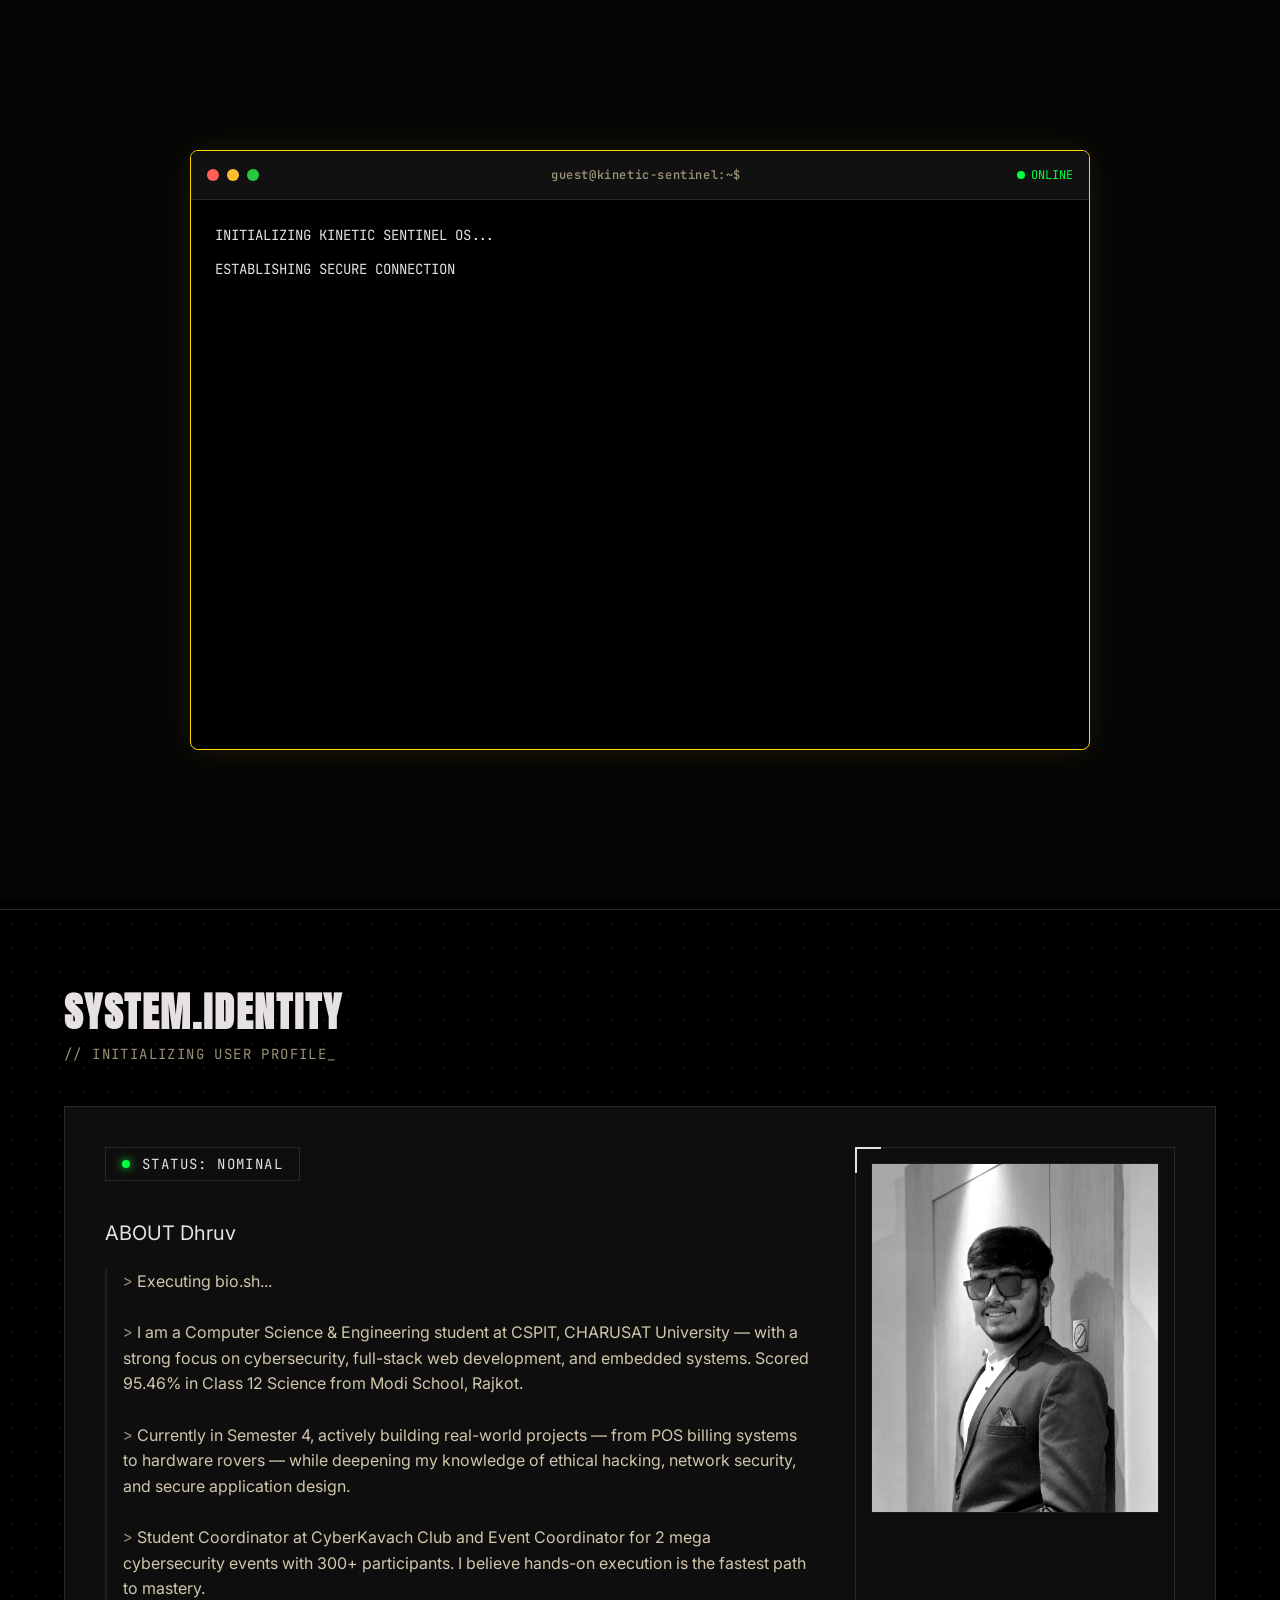
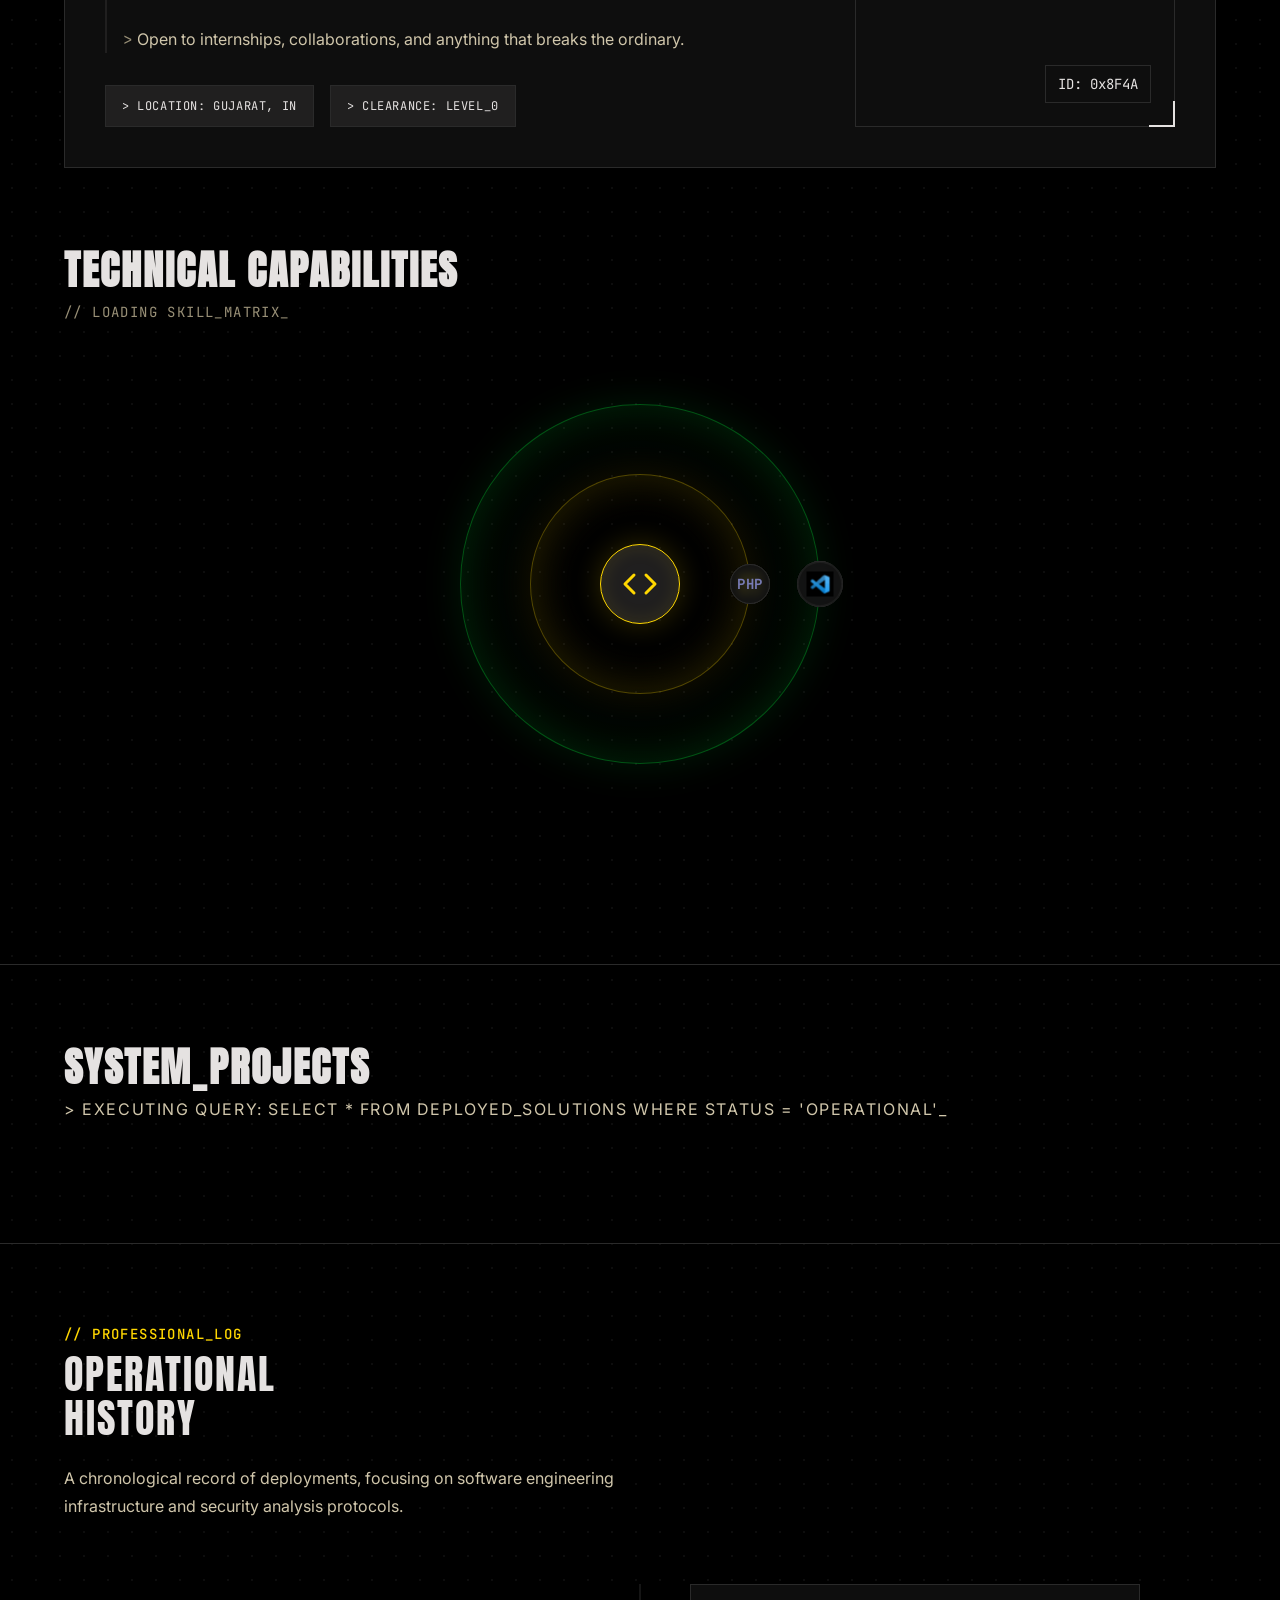
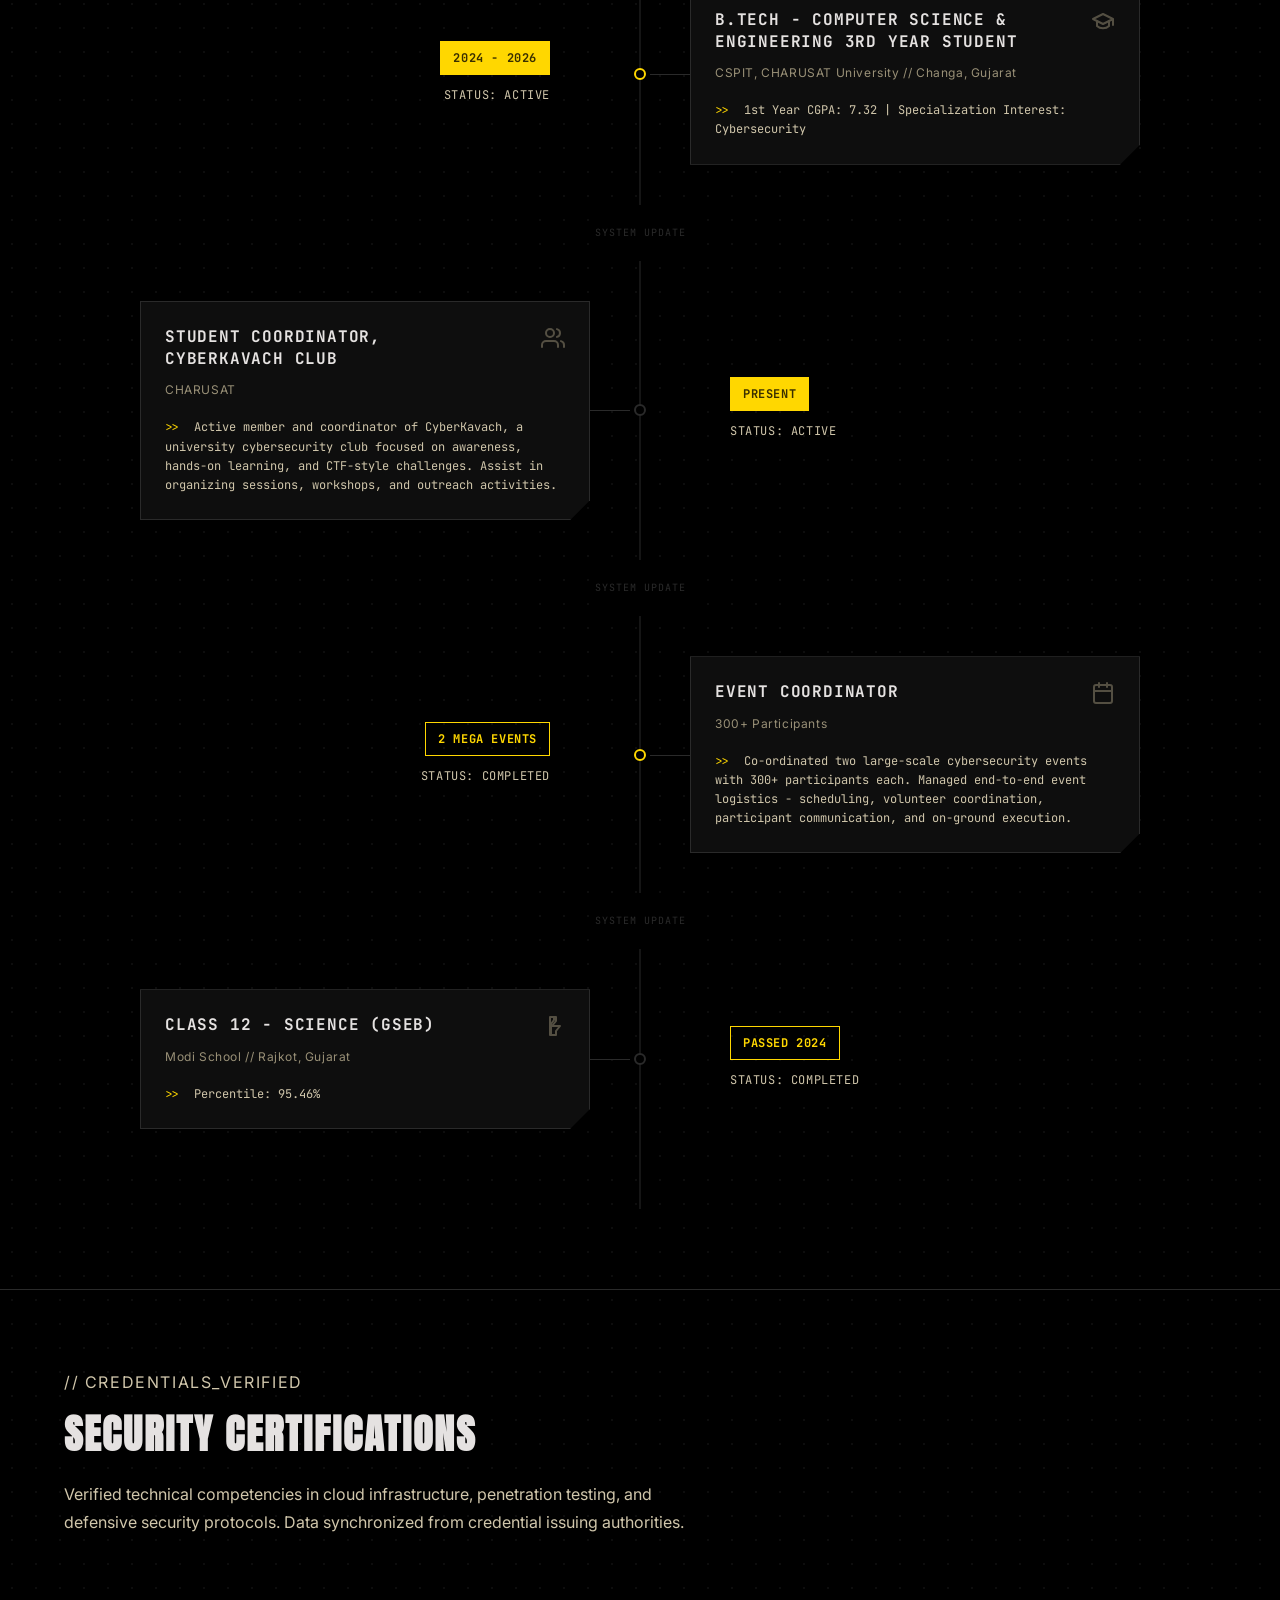
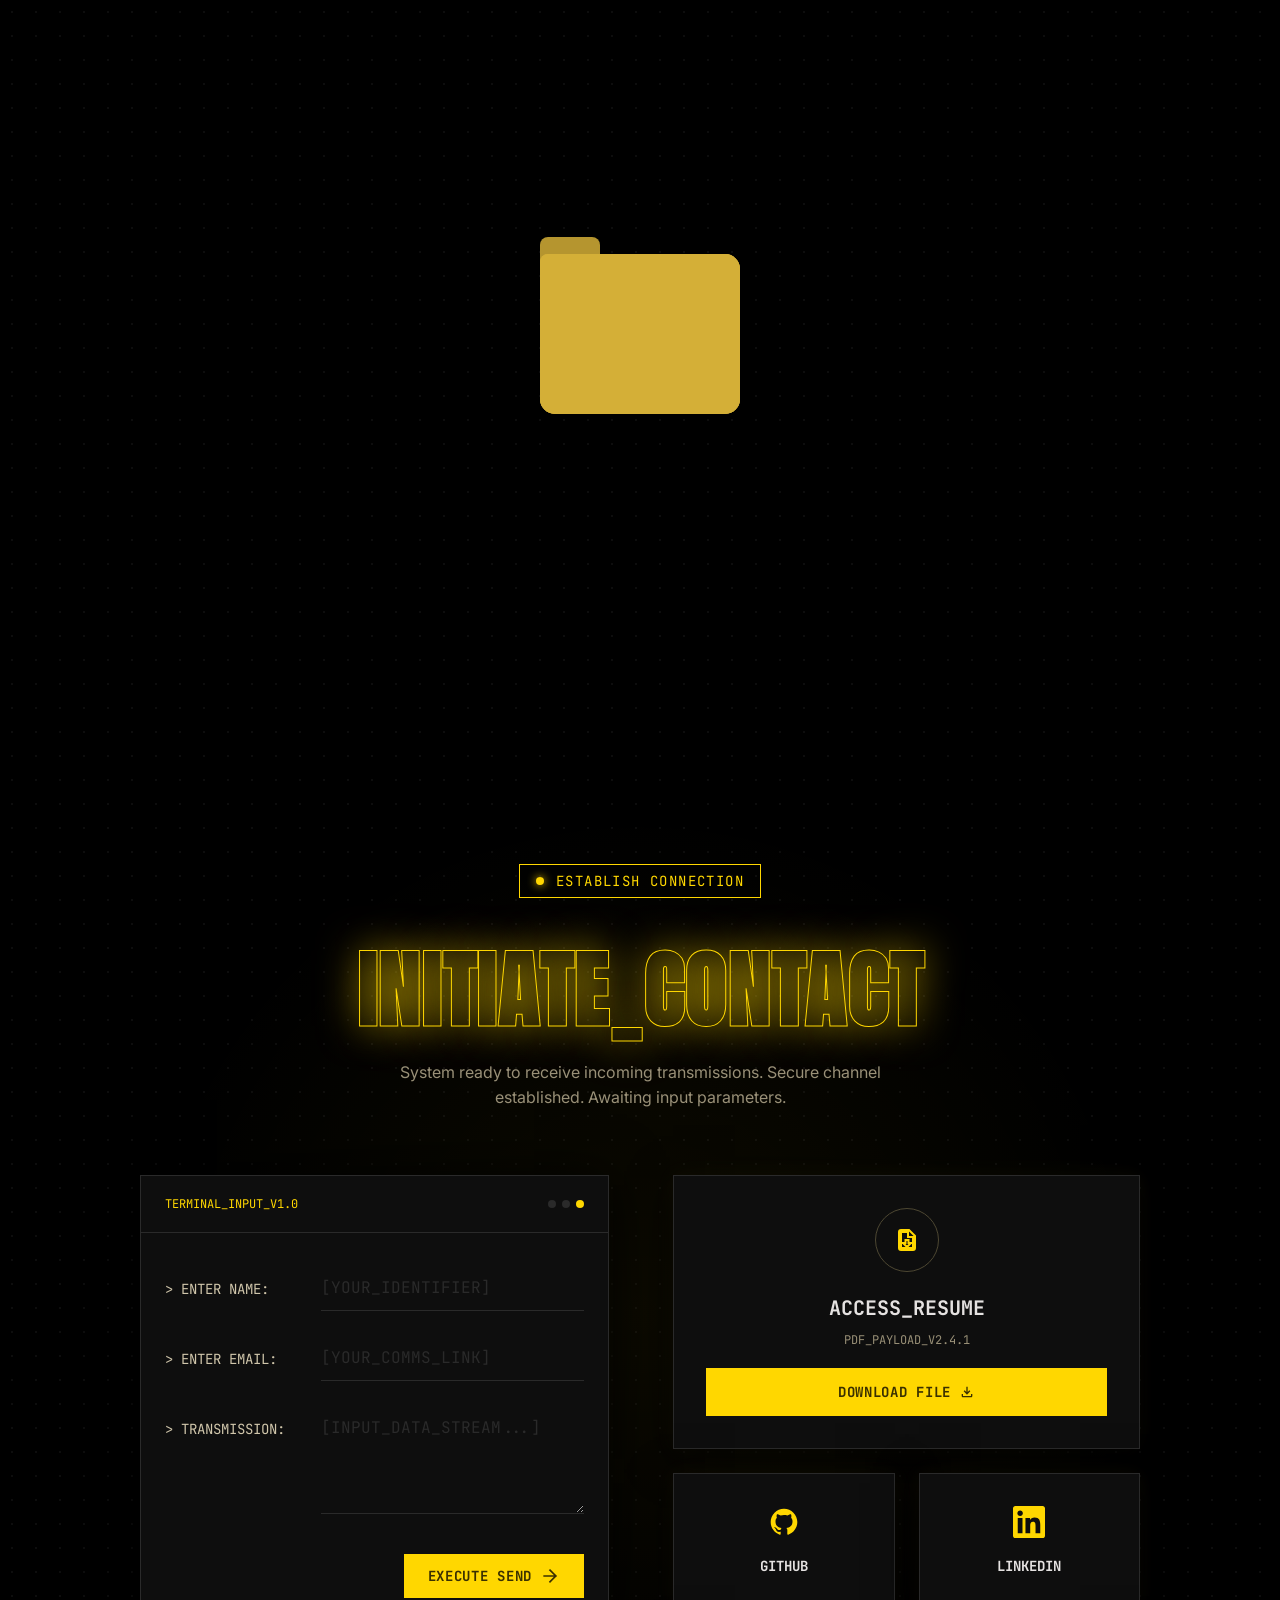
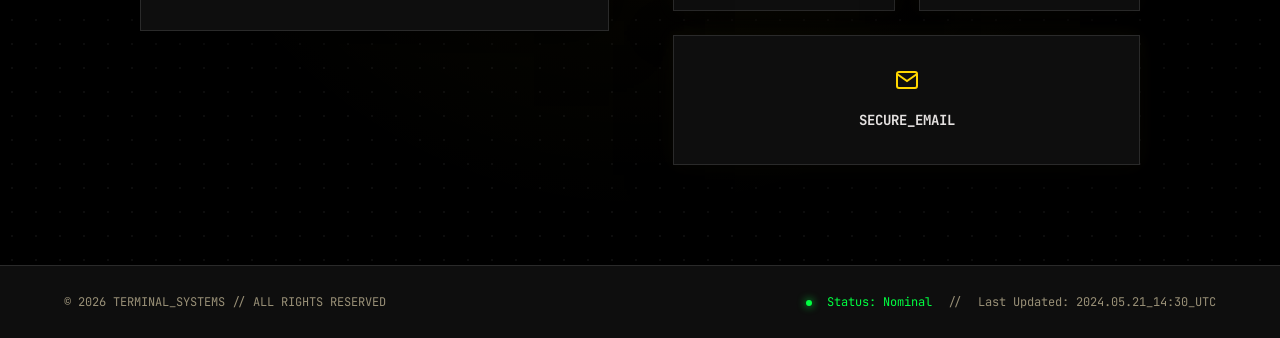
==== index.html @ 415835df "Update terminal intro sequence, update admin panel, and add professional README" ====
<!DOCTYPE html>
<html lang="en">
<head>
    <meta charset="UTF-8">
    <meta name="viewport" content="width=device-width, initial-scale=1.0">
    <meta name="description" content="Dhruv Khirsariya - CS Student & Security Researcher Portfolio">
    <title>Dhruv Khirsariya | Kinetic Sentinel Portfolio</title>
    <link rel="preconnect" href="https://fonts.googleapis.com">
    <link rel="preconnect" href="https://fonts.gstatic.com" crossorigin>
    <link href="https://fonts.googleapis.com/css2?family=Anton&family=Inter:wght@400;700&family=JetBrains+Mono:wght@500;700&display=swap" rel="stylesheet">
    <link rel="stylesheet" href="styles.css?v=4">
    <link rel="stylesheet" href="folder.css?v=7">
    <script src="https://cdnjs.cloudflare.com/ajax/libs/three.js/r128/three.min.js"></script>
    <script src="certificates-data.js?v=2"></script>
    <script src="script.js?v=6"></script>
</head>
<body>
    <!-- Terminal Intro Overlay -->
    <div id="terminal-intro-overlay">
        <div class="terminal-window">
            <div class="terminal-header">
                <div class="terminal-dots">
                    <span class="dot red"></span>
                    <span class="dot yellow"></span>
                    <span class="dot green"></span>
                </div>
                <div class="terminal-title">guest@kinetic-sentinel:~$</div>
                <div class="terminal-status"><span class="status-dot-blink"></span> ONLINE</div>
            </div>
            <div class="terminal-body" id="terminal-output">
                <!-- Dynamic text will be injected here -->
            </div>
        </div>
    </div>

    <div id="liquid-ether-bg"></div>
    <div id="pixel-snow-bg"></div>
    
    <!-- Navigation -->
    <nav class="navbar">
        <div class="nav-brand">
            <svg width="24" height="24" viewBox="0 0 24 24" fill="none" xmlns="http://www.w3.org/2000/svg">
                <path d="M4 4H20V20H4V4Z" stroke="white" stroke-width="2"/>
                <path d="M8 8H16V16H8V8Z" fill="white"/>
            </svg>
            <span class="brand-text">DHRUV'S PORTFOLIO</span>
        </div>
        <div class="nav-links">
            <a href="#home" class="active">HOME</a>
            <a href="#about">ABOUT</a>
            <a href="#skills">SKILLS</a>
            <a href="#projects">PROJECTS</a>
            <a href="#experience">EXPERIENCE</a>
            <a href="#contact">CONTACT</a>
        </div>
        <a href="Dhruv_Khirsariya-Resume.pdf" target="_blank" class="btn-primary nav-resume">RESUME <svg width="16" height="16" viewBox="0 0 24 24" fill="none" xmlns="http://www.w3.org/2000/svg"><path d="M12 16L7 11L8.4 9.55L11 12.15V4H13V12.15L15.6 9.55L17 11L12 16ZM6 20C5.45 20 4.97917 19.8042 4.5875 19.4125C4.19583 19.0208 4 18.55 4 18V15H6V18H18V15H20V18C20 18.55 19.8042 19.0208 19.4125 19.4125C19.0208 19.8042 18.55 20 18 20H6Z" fill="#3a3000"/></svg></a>
    </nav>

    <main>
        <!-- Home / Hero Section -->
        <section id="home" class="hero-section">
            <div class="status-indicator">
                <span class="status-dot"></span>
                <span class="status-text">STATUS: SYSTEM<br>ONLINE</span>
            </div>
            
            <div class="hero-content">
                <h2 class="hero-name">DHRUV KHIRSARIYA</h2>
                <h1 class="hero-title">// CS STUDENT &<br>SECURITY RESEARCHER</h1>
                
                <p class="hero-description">
                    Building secure systems and real-world solutions through code. Passionate about ethical hacking, network security, and full-stack development.
                </p>
                
                <div class="hero-actions">
                    <a href="#projects" class="btn-primary hero-btn">
                        VIEW PROJECTS 
                        <svg width="24" height="24" viewBox="0 0 24 24" fill="none" xmlns="http://www.w3.org/2000/svg"><path d="M5 12H19M19 12L12 5M19 12L12 19" stroke="#3a3000" stroke-width="2" stroke-linecap="square" stroke-linejoin="miter"/></svg>
                    </a>
                    <a href="Dhruv_Khirsariya-Resume.pdf" target="_blank" class="btn-ghost hero-btn">
                        DOWNLOAD RESUME 
                        <svg width="24" height="24" viewBox="0 0 24 24" fill="none" xmlns="http://www.w3.org/2000/svg"><path d="M14 2H6C4.9 2 4 2.9 4 4V20C4 21.1 4.9 22 6 22H18C19.1 22 20 21.1 20 20V8L14 2ZM18 20H6V4H13V9H18V20ZM12 19L8 15H10.5V12H13.5V15H16L12 19Z" fill="#e5e2e1"/></svg>
                    </a>
                </div>
            </div>

            <div class="scroll-prompt">
                <span class="scroll-text">SCROLL TO DECRYPT</span>
                <svg width="24" height="24" viewBox="0 0 24 24" fill="none" xmlns="http://www.w3.org/2000/svg"><path d="M7.41 8.59L12 13.17L16.59 8.59L18 10L12 16L6 10L7.41 8.59Z" fill="#888"/></svg>
            </div>
        </section>

        <!-- About & Skills Section -->
        <section id="about" class="about-section">
            <div class="section-header">
                <h2 class="section-title">SYSTEM.IDENTITY</h2>
                <p class="section-subtitle">// INITIALIZING USER PROFILE_</p>
            </div>

            <div class="about-container">
                <div class="about-content">
                    <div class="status-indicator nominal">
                        <span class="status-dot"></span>
                        <span class="status-text">STATUS: NOMINAL</span>
                    </div>
                    
                    <h3 class="about-heading">ABOUT Dhruv</h3>
                    
                    <div class="terminal-text">
                        <p><span class="prompt">&gt;</span> Executing bio.sh...</p>
                        <br>
                        <p><span class="prompt">&gt;</span> I am a Computer Science & Engineering student at CSPIT, CHARUSAT University — with a strong focus on cybersecurity, full-stack web development, and embedded systems. Scored 95.46% in Class 12 Science from Modi School, Rajkot.</p>
                        <br>
                        <p><span class="prompt">&gt;</span> Currently in Semester 4, actively building real-world projects — from POS billing systems to hardware rovers — while deepening my knowledge of ethical hacking, network security, and secure application design.</p>
                        <br>
                        <p><span class="prompt">&gt;</span> Student Coordinator at CyberKavach Club and Event Coordinator for 2 mega cybersecurity events with 300+ participants. I believe hands-on execution is the fastest path to mastery.</p>
                        <br>
                        <p><span class="prompt">&gt;</span> Open to internships, collaborations, and anything that breaks the ordinary.</p>
                    </div>

                    <div class="about-tags">
                        <span class="tag">&gt; LOCATION: GUJARAT, IN</span>
                        <span class="tag">&gt; CLEARANCE: LEVEL_0</span>
                    </div>
                </div>
                
                <div class="about-image-wrapper">
                    <div class="image-corners"></div>
                    <img src="profile.jpeg" alt="Dhruv Khirsariya" class="profile-img">
                    <div class="image-id">ID: 0x8F4A</div>
                </div>
            </div>

            <div class="skills-section" id="skills">
                <div class="section-header">
                    <h2 class="section-title">TECHNICAL CAPABILITIES</h2>
                    <p class="section-subtitle">// LOADING SKILL_MATRIX_</p>
                </div>

                <div class="orbit-system-wrapper">
                    <div class="orbit-system">
                        <div class="orbit-center">
                            <svg xmlns="http://www.w3.org/2000/svg" width="36" height="36" viewBox="0 0 24 24" fill="none" stroke="var(--primary)" stroke-width="2" stroke-linecap="round" stroke-linejoin="round">
                                <polyline points="16 18 22 12 16 6"></polyline>
                                <polyline points="8 6 2 12 8 18"></polyline>
                            </svg>
                        </div>

                        <div class="orbit-ring ring-primary" style="width: 220px; height: 220px; animation-delay: 0s;"></div>
                        <div class="orbit-ring ring-secondary" style="width: 360px; height: 360px; animation-delay: 1.5s;"></div>

                        <!-- Inner Orbit: Languages (Radius 110px) -->
                        <div class="orbit-node orbit-inner" style="--start-angle: 0deg;">
                            <div class="orbit-container" style="--radius: 110px;">
                                <div class="orbit-counter counter-inner">
                                    <div class="orbit-item item-primary" style="--size: 40px;" data-label="C">
                                        <span class="font-label-mono" style="font-weight: 700; font-size: 18px; color: #A8B9CC;">C</span>
                                    </div>
                                </div>
                            </div>
                        </div>

                        <div class="orbit-node orbit-inner" style="--start-angle: 51.4deg;">
                            <div class="orbit-container" style="--radius: 110px;">
                                <div class="orbit-counter counter-inner">
                                    <div class="orbit-item item-primary" style="--size: 40px;" data-label="C++">
                                        <span class="font-label-mono" style="font-weight: 700; font-size: 16px; color: #00599C;">C++</span>
                                    </div>
                                </div>
                            </div>
                        </div>

                        <div class="orbit-node orbit-inner" style="--start-angle: 102.8deg;">
                            <div class="orbit-container" style="--radius: 110px;">
                                <div class="orbit-counter counter-inner">
                                    <div class="orbit-item item-primary" style="--size: 40px;" data-label="Java">
                                        <span class="font-label-mono" style="font-weight: 700; font-size: 14px; color: #ED8B00;">JAVA</span>
                                    </div>
                                </div>
                            </div>
                        </div>

                        <div class="orbit-node orbit-inner" style="--start-angle: 154.2deg;">
                            <div class="orbit-container" style="--radius: 110px;">
                                <div class="orbit-counter counter-inner">
                                    <div class="orbit-item item-primary" style="--size: 40px;" data-label="HTML">
                                        <svg viewBox="0 0 24 24" fill="currentColor" class="orbit-icon"><path d="M1.5 0h21l-1.91 21.563L11.977 24l-8.564-2.438L1.5 0zm7.031 9.75l-.232-2.718 10.059.003.23-2.622L5.412 4.41l.698 8.01h9.126l-.326 3.426-2.91.804-2.955-.81-.188-2.11H6.248l.33 4.171L12 19.351l5.379-1.443.744-8.157H8.531z" fill="#E34F26"/></svg>
                                    </div>
                                </div>
                            </div>
                        </div>

                        <div class="orbit-node orbit-inner" style="--start-angle: 205.7deg;">
                            <div class="orbit-container" style="--radius: 110px;">
                                <div class="orbit-counter counter-inner">
                                    <div class="orbit-item item-primary" style="--size: 40px;" data-label="CSS">
                                        <svg viewBox="0 0 24 24" fill="currentColor" class="orbit-icon"><path d="M1.5 0h21l-1.91 21.563L11.977 24l-8.565-2.438L1.5 0zm17.09 4.413L5.41 4.41l.213 2.622 10.125.002-.255 2.716h-6.64l.24 2.573h6.182l-.366 3.523-2.91.804-2.956-.81-.188-2.11h-2.61l.29 3.751L12 19.351l5.379-1.443.744-8.157z" fill="#1572B6"/></svg>
                                    </div>
                                </div>
                            </div>
                        </div>

                        <div class="orbit-node orbit-inner" style="--start-angle: 257.1deg;">
                            <div class="orbit-container" style="--radius: 110px;">
                                <div class="orbit-counter counter-inner">
                                    <div class="orbit-item item-primary" style="--size: 40px;" data-label="JavaScript">
                                        <svg viewBox="0 0 24 24" fill="currentColor" class="orbit-icon">
                                            <rect width="24" height="24" fill="#F7DF1E"/>
                                            <path d="M22.034 18.276c-.175-1.095-.888-2.015-3.003-2.873-.736-.345-1.554-.585-1.797-1.14-.091-.33-.105-.51-.046-.705.15-.646.915-.84 1.515-.66.39.12.75.42.976.9 1.034-.676 1.034-.676 1.755-1.125-.27-.42-.404-.601-.586-.78-.63-.705-1.469-1.065-2.834-1.034l-.705.089c-.676.165-1.32.525-1.71 1.005-1.14 1.291-.811 3.541.569 4.471 1.365 1.02 3.361 1.244 3.616 2.205.24 1.17-.87 1.545-1.966 1.41-.811-.18-1.26-.586-1.755-1.336l-1.83 1.051c.21.48.45.689.81 1.109 1.74 1.756 6.09 1.666 6.871-1.004.029-.09.24-.705.074-1.65l.046.067zm-8.983-7.245h-2.248c0 1.938-.009 3.864-.009 5.805 0 1.232.063 2.363-.138 2.711-.33.689-1.18.601-1.566.48-.396-.196-.597-.466-.83-.855-.063-.105-.11-.196-.127-.196l-1.825 1.125c.305.63.75 1.172 1.324 1.517.855.51 2.004.675 3.207.405.783-.226 1.458-.691 1.811-1.411.51-.93.402-2.07.397-3.346.012-2.054 0-4.109 0-6.179l.004-.056z" fill="#323330"/>
                                        </svg>
                                    </div>
                                </div>
                            </div>
                        </div>

                        <div class="orbit-node orbit-inner" style="--start-angle: 308.5deg;">
                            <div class="orbit-container" style="--radius: 110px;">
                                <div class="orbit-counter counter-inner">
                                    <div class="orbit-item item-primary" style="--size: 40px;" data-label="PHP">
                                        <span class="font-label-mono" style="font-weight: 700; font-size: 14px; color: #777BB4;">PHP</span>
                                    </div>
                                </div>
                            </div>
                        </div>

                        <!-- Outer Orbit: Tools (Radius 180px) -->
                        <div class="orbit-node orbit-outer" style="--start-angle: 25.7deg;">
                            <div class="orbit-container" style="--radius: 180px;">
                                <div class="orbit-counter counter-outer">
                                    <div class="orbit-item item-secondary" style="--size: 45px;" data-label="Kali Linux">
                                        <img src="logo/kali linux logo.png" alt="Kali Linux" class="orbit-icon" style="object-fit: contain;">
                                    </div>
                                </div>
                            </div>
                        </div>

                        <div class="orbit-node orbit-outer" style="--start-angle: 77.1deg;">
                            <div class="orbit-container" style="--radius: 180px;">
                                <div class="orbit-counter counter-outer">
                                    <div class="orbit-item item-secondary" style="--size: 45px;" data-label="GitHub">
                                        <svg viewBox="0 0 24 24" fill="currentColor" class="orbit-icon" style="color: #ffffff; width: 24px; height: 24px;">
                                            <path d="M12 .297c-6.63 0-12 5.373-12 12 0 5.303 3.438 9.8 8.205 11.385.6.113.82-.258.82-.577 0-.285-.01-1.04-.015-2.04-3.338.724-4.042-1.61-4.042-1.61C4.422 18.07 3.633 17.7 3.633 17.7c-1.087-.744.084-.729.084-.729 1.205.084 1.838 1.236 1.838 1.236 1.07 1.835 2.809 1.305 3.495.998.108-.776.417-1.305.76-1.605-2.665-.3-5.466-1.332-5.466-5.93 0-1.31.465-2.38 1.235-3.22-.135-.303-.54-1.523.105-3.176 0 0 1.005-.322 3.3 1.23.96-.267 1.98-.399 3-.405 1.02.006 2.04.138 3 .405 2.28-1.552 3.285-1.23 3.285-1.23.645 1.653.24 2.873.12 3.176.765.84 1.23 1.91 1.23 3.22 0 4.61-2.805 5.625-5.475 5.92.42.36.81 1.096.81 2.22 0 1.606-.015 2.896-.015 3.286 0 .315.21.69.825.57C20.565 22.092 24 17.592 24 12.297c0-6.627-5.373-12-12-12"/>
                                        </svg>
                                    </div>
                                </div>
                            </div>
                        </div>

                        <div class="orbit-node orbit-outer" style="--start-angle: 128.5deg;">
                            <div class="orbit-container" style="--radius: 180px;">
                                <div class="orbit-counter counter-outer">
                                    <div class="orbit-item item-secondary" style="--size: 45px;" data-label="PostgreSQL">
                                        <img src="logo/PostgreSQL Logo.png" alt="PostgreSQL" class="orbit-icon" style="object-fit: contain;">
                                    </div>
                                </div>
                            </div>
                        </div>

                        <div class="orbit-node orbit-outer" style="--start-angle: 180deg;">
                            <div class="orbit-container" style="--radius: 180px;">
                                <div class="orbit-counter counter-outer">
                                    <div class="orbit-item item-secondary" style="--size: 45px;" data-label="PHPMyAdmin">
                                        <span class="font-label-mono" style="font-weight: 700; font-size: 14px; color: #F29F00;">PMA</span>
                                    </div>
                                </div>
                            </div>
                        </div>

                        <div class="orbit-node orbit-outer" style="--start-angle: 231.4deg;">
                            <div class="orbit-container" style="--radius: 180px;">
                                <div class="orbit-counter counter-outer">
                                    <div class="orbit-item item-secondary" style="--size: 45px;" data-label="MongoDB">
                                        <img src="logo/mongodb logo.png" alt="MongoDB" class="orbit-icon" style="object-fit: contain;">
                                    </div>
                                </div>
                            </div>
                        </div>

                        <div class="orbit-node orbit-outer" style="--start-angle: 282.8deg;">
                            <div class="orbit-container" style="--radius: 180px;">
                                <div class="orbit-counter counter-outer">
                                    <div class="orbit-item item-secondary" style="--size: 45px;" data-label="Antigravity">
                                        <img src="logo/google-antigravity logo.png" alt="Antigravity" class="orbit-icon" style="object-fit: contain;">
                                    </div>
                                </div>
                            </div>
                        </div>

                        <div class="orbit-node orbit-outer" style="--start-angle: 334.2deg;">
                            <div class="orbit-container" style="--radius: 180px;">
                                <div class="orbit-counter counter-outer">
                                    <div class="orbit-item item-secondary" style="--size: 45px;" data-label="VS Code">
                                        <img src="logo/vs code logo.png" alt="VS Code" class="orbit-icon" style="object-fit: contain;">
                                    </div>
                                </div>
                            </div>
                        </div>

                    </div>
                </div>


            </div>
        </section>

        <!-- Projects Section -->
        <section id="projects" class="projects-section">
            <div class="section-header">
                <h2 class="section-title">SYSTEM_PROJECTS</h2>
                <p class="section-subtitle terminal-text" style="border: none; padding-left: 0;">&gt; Executing query: SELECT * FROM deployed_solutions WHERE status = 'operational'_</p>
            </div>

            <div class="projects-grid" id="dynamic-projects-grid">
                <!-- Projects will be dynamically loaded here by script.js -->
            </div>
        </section>

        <!-- Experience Section -->
        <section id="experience" class="timeline-section">
            <div class="section-header">
                <p class="section-subtitle font-label-mono" style="color: var(--primary);">// PROFESSIONAL_LOG</p>
                <h2 class="section-title font-display-lg" style="margin-top: 8px;">OPERATIONAL<br>HISTORY</h2>
                <p class="hero-description" style="margin-top: 24px; border: none; padding: 0; font-size: 16px; max-width: 650px;">
                    A chronological record of deployments, focusing on software engineering infrastructure and security analysis protocols.
                </p>
            </div>

            <div class="timeline-container">
                <div class="timeline-line"></div>
                
                <!-- Item 1 (Right) -->
                <div class="timeline-item right reveal-on-scroll">
                    <div class="timeline-meta">
                        <div class="timeline-date active">2024 - 2026</div>
                        <div class="timeline-status">STATUS: ACTIVE</div>
                    </div>
                    <div class="timeline-dot"></div>
                    <div class="timeline-content">
                        <div class="timeline-card">
                            <div class="card-icon">
                                <svg width="24" height="24" viewBox="0 0 24 24" fill="none" stroke="var(--outline)" stroke-width="2" stroke-linecap="round" stroke-linejoin="round"><path d="M22 10v6M2 10l10-5 10 5-10 5z"/><path d="M6 12v5c3 3 9 3 12 0v-5"/></svg>
                            </div>
                            <h3 class="card-title">B.TECH - COMPUTER SCIENCE &<br>ENGINEERING 3RD YEAR STUDENT</h3>
                            <div class="card-subtitle">CSPIT, CHARUSAT University // Changa, Gujarat</div>
                            <div class="card-desc">
                                <span class="prompt">&gt;&gt;</span> 1st Year CGPA: 7.32 | Specialization Interest: Cybersecurity
                            </div>
                        </div>
                    </div>
                </div>
                
                <div class="timeline-separator">SYSTEM UPDATE</div>

                <!-- Item 2 (Left) -->
                <div class="timeline-item left reveal-on-scroll">
                    <div class="timeline-content">
                        <div class="timeline-card">
                            <div class="card-icon">
                                <svg width="24" height="24" viewBox="0 0 24 24" fill="none" stroke="var(--outline)" stroke-width="2" stroke-linecap="round" stroke-linejoin="round"><path d="M17 21v-2a4 4 0 0 0-4-4H5a4 4 0 0 0-4 4v2"></path><circle cx="9" cy="7" r="4"></circle><path d="M23 21v-2a4 4 0 0 0-3-3.87"></path><path d="M16 3.13a4 4 0 0 1 0 7.75"></path></svg>
                            </div>
                            <h3 class="card-title">STUDENT COORDINATOR,<br>CYBERKAVACH CLUB</h3>
                            <div class="card-subtitle">CHARUSAT</div>
                            <div class="card-desc">
                                <span class="prompt">&gt;&gt;</span> Active member and coordinator of CyberKavach, a university cybersecurity club focused on awareness, hands-on learning, and CTF-style challenges. Assist in organizing sessions, workshops, and outreach activities.
                            </div>
                        </div>
                    </div>
                    <div class="timeline-dot"></div>
                    <div class="timeline-meta">
                        <div class="timeline-date active">PRESENT</div>
                        <div class="timeline-status">STATUS: ACTIVE</div>
                    </div>
                </div>

                <div class="timeline-separator">SYSTEM UPDATE</div>

                <!-- Item 3 (Right) -->
                <div class="timeline-item right reveal-on-scroll">
                    <div class="timeline-meta">
                        <div class="timeline-date">2 MEGA EVENTS</div>
                        <div class="timeline-status">STATUS: COMPLETED</div>
                    </div>
                    <div class="timeline-dot"></div>
                    <div class="timeline-content">
                        <div class="timeline-card">
                            <div class="card-icon">
                                <svg width="24" height="24" viewBox="0 0 24 24" fill="none" stroke="var(--outline)" stroke-width="2" stroke-linecap="round" stroke-linejoin="round"><rect x="3" y="4" width="18" height="18" rx="2" ry="2"></rect><line x1="16" y1="2" x2="16" y2="6"></line><line x1="8" y1="2" x2="8" y2="6"></line><line x1="3" y1="10" x2="21" y2="10"></line></svg>
                            </div>
                            <h3 class="card-title">EVENT COORDINATOR</h3>
                            <div class="card-subtitle">300+ Participants</div>
                            <div class="card-desc">
                                <span class="prompt">&gt;&gt;</span> Co-ordinated two large-scale cybersecurity events with 300+ participants each. Managed end-to-end event logistics - scheduling, volunteer coordination, participant communication, and on-ground execution.
                            </div>
                        </div>
                    </div>
                </div>

                <div class="timeline-separator">SYSTEM UPDATE</div>

                <!-- Item 4 (Left) -->
                <div class="timeline-item left reveal-on-scroll">
                    <div class="timeline-content">
                        <div class="timeline-card">
                            <div class="card-icon">
                                <svg width="24" height="24" viewBox="0 0 24 24" fill="none" stroke="var(--outline)" stroke-width="2" stroke-linecap="round" stroke-linejoin="round"><path d="M9 3h6v4l-4 5h8l-4 5v4H9z"/><path d="M10 21V10l3-4V3"/></svg>
                            </div>
                            <h3 class="card-title">CLASS 12 - SCIENCE (GSEB)</h3>
                            <div class="card-subtitle">Modi School // Rajkot, Gujarat</div>
                            <div class="card-desc">
                                <span class="prompt">&gt;&gt;</span> Percentile: 95.46%
                            </div>
                        </div>
                    </div>
                    <div class="timeline-dot"></div>
                    <div class="timeline-meta">
                        <div class="timeline-date">PASSED 2024</div>
                        <div class="timeline-status">STATUS: COMPLETED</div>
                    </div>
                </div>

            </div>
        </section>

        <!-- Credentials Section -->
        <section id="certifications" class="credentials-section">
            <div class="section-header">
                <p class="section-subtitle terminal-text" style="border: none; padding-left: 0; margin-bottom: 16px;">// CREDENTIALS_VERIFIED</p>
                <h2 class="section-title" style="font-family: 'Anton', sans-serif; font-size: 40px; margin-top: 8px;">SECURITY CERTIFICATIONS</h2>
                <p class="hero-description" style="border: none; padding: 0; font-size: 16px; margin-top: 24px; max-width: 650px;">Verified technical competencies in cloud infrastructure, penetration testing, and defensive security protocols. Data synchronized from credential issuing authorities.</p>
            </div>

            <div class="folder-wrapper folder-container">
                <div class="folder">
                    <div class="folder__back" id="dynamic-certificates-folder">
                        <!-- Certificates will be dynamically loaded here by script.js -->
                        <div class="folder__front"></div>
                        <div class="folder__front right"></div>
                    </div>
                    <div class="folder-pagination" onclick="event.stopPropagation()">
                        <button id="prev-cert-btn" class="btn-ghost" style="padding: 8px 16px;">
                            <svg width="20" height="20" viewBox="0 0 24 24" fill="none" style="vertical-align: middle; margin-right: 8px;" xmlns="http://www.w3.org/2000/svg"><path d="M15 19L8 12L15 5" stroke="currentColor" stroke-width="2" stroke-linecap="round" stroke-linejoin="round"/></svg> PREV
                        </button>
                        <button id="next-cert-btn" class="btn-ghost" style="padding: 8px 16px;">
                            NEXT <svg width="20" height="20" viewBox="0 0 24 24" fill="none" style="vertical-align: middle; margin-left: 8px;" xmlns="http://www.w3.org/2000/svg"><path d="M9 5L16 12L9 19" stroke="currentColor" stroke-width="2" stroke-linecap="round" stroke-linejoin="round"/></svg>
                        </button>
                    </div>
                </div>
        </section>

        <!-- Contact Section -->
        <section id="contact" class="contact-section">
            <div class="contact-header">
                <div class="status-indicator nominal">
                    <span class="status-dot"></span>
                    <span class="status-text" style="color: var(--primary);">ESTABLISH CONNECTION</span>
                </div>
                <h2 class="contact-title">INITIATE_CONTACT</h2>
                <p class="contact-subtitle">System ready to receive incoming transmissions. Secure channel<br>established. Awaiting input parameters.</p>
            </div>

            <div class="contact-grid">
                <!-- Left Form -->
                <div class="terminal-form">
                    <div class="form-header">
                        <span>TERMINAL_INPUT_V1.0</span>
                        <div class="form-dots">
                            <span></span><span></span><span class="active"></span>
                        </div>
                    </div>
                    <form id="contact-form">
                        <div class="form-group">
                            <label>&gt; ENTER NAME:</label>
                            <input type="text" id="contact-name" name="name" placeholder="[YOUR_IDENTIFIER]" required>
                        </div>
                        <div class="form-group">
                            <label>&gt; ENTER EMAIL:</label>
                            <input type="email" id="contact-email" name="email" placeholder="[YOUR_COMMS_LINK]" required>
                        </div>
                        <div class="form-group">
                            <label>&gt; TRANSMISSION:</label>
                            <textarea id="contact-message" name="message" placeholder="[INPUT_DATA_STREAM...]" rows="4" required></textarea>
                        </div>
                        <div class="form-actions">
                            <button type="submit" class="btn-primary" style="margin-left: auto;">
                                EXECUTE SEND 
                                <svg width="20" height="20" viewBox="0 0 24 24" fill="none" xmlns="http://www.w3.org/2000/svg"><path d="M5 12H19M19 12L12 5M19 12L12 19" stroke="#3a3000" stroke-width="2" stroke-linecap="square" stroke-linejoin="miter"/></svg>
                            </button>
                        </div>
                    </form>
                </div>

                <!-- Right Links -->
                <div class="contact-links-grid">
                    <div class="link-card span-2 glow-bg">
                        <div class="icon-circle">
                            <svg width="24" height="24" viewBox="0 0 24 24" fill="none" stroke="var(--primary)" stroke-width="2"><path d="M14 2H6C4.9 2 4 2.9 4 4V20C4 21.1 4.9 22 6 22H18C19.1 22 20 21.1 20 20V8L14 2ZM18 20H6V4H13V9H18V20ZM12 19L8 15H10.5V12H13.5V15H16L12 19Z"></path></svg>
                        </div>
                        <h3>ACCESS_RESUME</h3>
                        <p class="link-meta">PDF_PAYLOAD_V2.4.1</p>
                        <a href="Dhruv_Khirsariya-Resume.pdf" target="_blank" class="btn-primary" style="width: 100%; margin-top: 16px;">DOWNLOAD FILE <svg width="16" height="16" viewBox="0 0 24 24" fill="none" xmlns="http://www.w3.org/2000/svg"><path d="M12 16L7 11L8.4 9.55L11 12.15V4H13V12.15L15.6 9.55L17 11L12 16ZM6 20C5.45 20 4.97917 19.8042 4.5875 19.4125C4.19583 19.0208 4 18.55 4 18V15H6V18H18V15H20V18C20 18.55 19.8042 19.0208 19.4125 19.4125C19.0208 19.8042 18.55 20 18 20H6Z" fill="#3a3000"/></svg></a>
                    </div>
                    <a href="https://github.com/KhirsariyaDhruv" target="_blank" class="link-card glow-bg">
                        <svg width="32" height="32" viewBox="0 0 24 24" fill="var(--primary)"><path d="M12 2C6.477 2 2 6.477 2 12c0 4.42 2.865 8.166 6.839 9.489.5.092.682-.217.682-.482 0-.237-.008-.866-.013-1.7-2.782.603-3.369-1.34-3.369-1.34-.454-1.156-1.11-1.462-1.11-1.462-.908-.62.069-.608.069-.608 1.003.07 1.531 1.03 1.531 1.03.892 1.529 2.341 1.087 2.91.831.092-.646.35-1.086.636-1.336-2.22-.253-4.555-1.11-4.555-4.943 0-1.091.39-1.984 1.029-2.683-.103-.253-.446-1.27.098-2.647 0 0 .84-.269 2.75 1.025A9.578 9.578 0 0112 6.836c.85.004 1.705.114 2.504.336 1.909-1.294 2.747-1.025 2.747-1.025.546 1.379.203 2.394.1 2.647.64.699 1.028 1.592 1.028 2.683 0 3.842-2.339 4.687-4.566 4.935.359.309.678.919.678 1.852 0 1.336-.012 2.415-.012 2.743 0 .267.18.578.688.48C19.138 20.161 22 16.416 22 12c0-5.523-4.477-10-10-10z"/></svg>
                        <h4 class="link-label">GITHUB</h4>
                    </a>
                    <a href="https://www.linkedin.com/in/dhruv-khirsariya-b52b0131a" target="_blank" class="link-card glow-bg">
                        <svg width="32" height="32" viewBox="0 0 24 24" fill="var(--primary)"><path d="M20.447 20.452h-3.554v-5.569c0-1.328-.027-3.037-1.852-3.037-1.853 0-2.136 1.445-2.136 2.939v5.667H9.351V9h3.414v1.561h.046c.477-.9 1.637-1.85 3.37-1.85 3.601 0 4.267 2.37 4.267 5.455v6.286zM5.337 7.433c-1.144 0-2.063-.926-2.063-2.065 0-1.138.92-2.063 2.063-2.063 1.14 0 2.064.925 2.064 2.063 0 1.139-.925 2.065-2.064 2.065zm1.782 13.019H3.555V9h3.564v11.452zM22.225 0H1.771C.792 0 0 .774 0 1.729v20.542C0 23.227.792 24 1.771 24h20.451C23.2 24 24 23.227 24 22.271V1.729C24 .774 23.2 0 22.222 0h.003z"/></svg>
                        <h4 class="link-label">LINKEDIN</h4>
                    </a>
                    <a href="https://mail.google.com/mail/?view=cm&fs=1&to=dhruvkhirsariya590@gmail.com" target="_blank" class="link-card span-2 glow-bg">
                        <svg width="24" height="24" viewBox="0 0 24 24" fill="none" stroke="var(--primary)" stroke-width="2"><path d="M4 4h16c1.1 0 2 .9 2 2v12c0 1.1-.9 2-2 2H4c-1.1 0-2-.9-2-2V6c0-1.1.9-2 2-2z"></path><polyline points="22,6 12,13 2,6"></polyline></svg>
                        <h4 class="link-label">SECURE_EMAIL</h4>
                    </a>
                </div>
            </div>
        </section>

    </main>

    <!-- Footer -->
    <footer class="footer">
        <div class="footer-content">
            <div class="footer-left">
                © 2026 TERMINAL_SYSTEMS // ALL RIGHTS RESERVED
            </div>
            <div class="footer-right">
                <span style="color: var(--secondary);"><span class="status-dot"></span> Status: Nominal</span>
                <span class="divider">//</span>
                <span>Last Updated: 2024.05.21_14:30_UTC</span>
            </div>
        </div>
    </footer>

    <!-- Local Data Fallback -->

    <script src="liquid-ether-v2.js"></script>
    <script src="pixel-snow.js"></script>
    <script src="terminal-intro.js?v=5"></script>
    <script>
        document.addEventListener('DOMContentLoaded', () => {
            const liquidContainer = document.getElementById('liquid-ether-bg');
            const snowContainer = document.getElementById('pixel-snow-bg');
            
            let liquidEtherInstance = null;
            let pixelSnowInstance = null;

            const initBackgrounds = () => {
                const width = window.innerWidth;
                const isMobile = width < 768;
                const isTablet = width >= 768 && width < 1024;

                if (isMobile) {
                    liquidContainer.style.display = 'none';
                    snowContainer.style.display = 'block';
                    
                    if (!pixelSnowInstance) {
                        pixelSnowInstance = new PixelSnow(snowContainer, {
                            color: '#FFD700', // Cyber Gold
                            flakeSize: 0.015,
                            minFlakeSize: 1.5,
                            pixelResolution: 150,
                            speed: 1.0,
                            density: 0.4,
                            variant: 'snowflake'
                        });
                    }
                } else {
                    snowContainer.style.display = 'none';
                    liquidContainer.style.display = 'block';
                    
                    if (!liquidEtherInstance) {
                        liquidEtherInstance = new LiquidEther(liquidContainer, {
                            colors: ['#d4af37', '#00ff41', '#FF3366'],
                            mouseForce: isTablet ? 12 : 15,
                            cursorSize: isTablet ? 60 : 80,
                            resolution: isTablet ? 0.25 : 0.15,
                            iterationsPoisson: isTablet ? 12 : 16,
                            iterationsViscous: isTablet ? 12 : 16,
                            autoDemo: true,
                            autoSpeed: 0.5
                        });
                    }
                }
            };

            initBackgrounds();

            // Re-check background engine if crossing the mobile boundary
            let lastIsMobile = window.innerWidth < 768;
            window.addEventListener('resize', () => {
                const currentIsMobile = window.innerWidth < 768;
                if (currentIsMobile !== lastIsMobile) {
                    lastIsMobile = currentIsMobile;
                    initBackgrounds();
                }
            });

            // Initialize Terminal Form
            const terminalForm = document.getElementById('contact-form');
            if (terminalForm) {
                terminalForm.addEventListener('submit', (e) => {
                    e.preventDefault();
                    
                    const btn = terminalForm.querySelector('.btn-primary');
                    const originalText = btn.innerHTML;
                    
                    btn.innerHTML = 'EXECUTING...';
                    btn.style.opacity = '0.7';
                    btn.style.transition = 'all 0.3s';

                    const formData = new FormData(terminalForm);

                    fetch('api/contact.php', {
                        method: 'POST',
                        body: formData
                    })
                    .then(response => response.json())
                    .then(data => {
                        if (data.success) {
                            btn.innerHTML = 'TRANSMISSION COMPLETE';
                            btn.style.backgroundColor = 'var(--secondary)';
                            btn.style.color = 'var(--on-secondary)';
                            btn.style.opacity = '1';
                        } else {
                            throw new Error(data.message || 'API Error');
                        }
                    })
                    .catch(error => {
                        btn.innerHTML = 'TRANSMISSION FAILED';
                        btn.style.backgroundColor = 'var(--tertiary)';
                        btn.style.color = 'var(--on-tertiary)';
                        btn.style.opacity = '1';
                        
                        // Shake animation for error
                        btn.animate([
                            { transform: 'translateX(0)' },
                            { transform: 'translateX(-10px)' },
                            { transform: 'translateX(10px)' },
                            { transform: 'translateX(-10px)' },
                            { transform: 'translateX(10px)' },
                            { transform: 'translateX(0)' }
                        ], { duration: 400, easing: 'ease-in-out' });
                    })
                    .finally(() => {
                        setTimeout(() => {
                            btn.innerHTML = originalText;
                            btn.style = '';
                            if (btn.innerHTML === 'TRANSMISSION COMPLETE') {
                                terminalForm.reset();
                            }
                        }, 3000);
                    });
                });
            }
        });
    </script>
    <script src="folder.js"></script>
</body>
</html>
---- styles.css ----
:root {
    /* Colors */
    --surface: #131313;
    --surface-dim: #131313;
    --surface-bright: #3a3939;
    --surface-container-lowest: #0e0e0e;
    --surface-container-low: #1c1b1b;
    --surface-container: #201f1f;
    --surface-container-high: #2a2a2a;
    --surface-container-highest: #353534;
    --on-surface: #e5e2e1;
    --on-surface-variant: #d0c6ab;
    --inverse-surface: #e5e2e1;
    --inverse-on-surface: #313030;
    --outline: #999077;
    --outline-variant: #4d4732;
    --surface-tint: #e9c400;
    
    --primary: #FFD700; /* Cyber Gold */
    --on-primary: #3a3000;
    --primary-container: #ffd700;
    --on-primary-container: #705e00;
    --inverse-primary: #705d00;
    
    --secondary: #00FF41; /* Terminal Green */
    --on-secondary: #003907;
    --secondary-container: #13ff43;
    --on-secondary-container: #007117;
    
    --tertiary: #FF3B30; /* Alert Red */
    --on-tertiary: #690003;
    --tertiary-container: #ffcfc8;
    --on-tertiary-container: #c2000a;
    
    --error: #ffb4ab;
    --on-error: #690005;
    
    --background: #000000; /* Pitch Black */
    --on-background: #e5e2e1;
    --surface-variant: #353534;

    /* Spacing */
    --grid-unit: 8px;
    --gutter: 24px;
    --margin-desktop: 64px;
    --margin-mobile: 20px;
    --container-max: 1440px;
}

* {
    box-sizing: border-box;
    margin: 0;
    padding: 0;
}

body {
    background-color: var(--background);
    color: var(--on-background);
    font-family: 'Inter', sans-serif;
    font-size: 16px;
    line-height: 24px;
    -webkit-font-smoothing: antialiased;
    background-image: radial-gradient(rgba(255, 255, 255, 0.05) 1px, transparent 1px);
    background-size: 24px 24px;
}

/* LiquidEther Background */
#liquid-ether-bg {
    position: fixed;
    top: 0;
    left: 0;
    width: 100vw;
    height: 100vh;
    z-index: 0;
    pointer-events: none; /* Prevents blocking clicks on the rest of the site */
    overflow: hidden;
}

/* PixelSnow Background */
#pixel-snow-bg {
    position: fixed;
    top: 0;
    left: 0;
    width: 100vw;
    height: 100vh;
    z-index: 0;
    pointer-events: none;
    overflow: hidden;
    contain: layout style paint;
}

#pixel-snow-bg canvas {
    display: block;
    width: 100%;
    height: 100%;
    transform: translateZ(0);
    will-change: transform;
    backface-visibility: hidden;
}

/* Typography Utilities */
.font-display-lg {
    font-family: 'Anton', sans-serif;
    font-size: 84px;
    font-weight: 400;
    line-height: 90px;
    letter-spacing: 0.02em;
    text-transform: uppercase;
}

@media (max-width: 768px) {
    .font-display-lg {
        font-size: 48px;
        line-height: 52px;
    }
}

.font-headline-md {
    font-family: 'Inter', sans-serif;
    font-size: 32px;
    font-weight: 700;
    line-height: 40px;
}

.font-body-md {
    font-family: 'Inter', sans-serif;
    font-size: 16px;
    font-weight: 400;
    line-height: 24px;
}

.font-label-mono {
    font-family: 'JetBrains Mono', monospace;
    font-size: 14px;
    font-weight: 500;
    line-height: 20px;
    letter-spacing: 0.05em;
    text-transform: uppercase;
}

.font-data-lg {
    font-family: 'JetBrains Mono', monospace;
    font-size: 24px;
    font-weight: 700;
    line-height: 32px;
}

/* Components */
.btn-primary {
    display: inline-flex;
    align-items: center;
    justify-content: center;
    gap: 8px;
    background-color: var(--primary);
    color: var(--on-primary);
    font-family: 'JetBrains Mono', monospace;
    font-size: 14px;
    font-weight: 700;
    letter-spacing: 0.05em;
    text-transform: uppercase;
    text-decoration: none;
    padding: 12px 24px;
    border: none;
    cursor: pointer;
    transition: all 0.2s ease-in-out;
}

.btn-primary:hover {
    box-shadow: 0 0 20px rgba(255, 215, 0, 0.3);
}

.btn-ghost {
    display: inline-flex;
    align-items: center;
    justify-content: center;
    gap: 8px;
    background-color: transparent;
    color: var(--on-background);
    font-family: 'JetBrains Mono', monospace;
    font-size: 14px;
    font-weight: 500;
    letter-spacing: 0.05em;
    text-transform: uppercase;
    text-decoration: none;
    padding: 12px 24px;
    border: 1px solid var(--surface-variant);
    cursor: pointer;
    transition: all 0.2s ease-in-out;
}

.btn-ghost:hover {
    border-color: var(--primary);
    color: var(--primary);
}

.btn-ghost:hover svg path {
    fill: var(--primary);
}

/* Navigation */
.navbar {
    display: flex;
    justify-content: space-between;
    align-items: center;
    padding: 24px var(--margin-desktop);
    border-bottom: 1px solid var(--surface-container-high);
    position: sticky;
    top: 0;
    background-color: rgba(0, 0, 0, 0.9);
    backdrop-filter: blur(12px);
    z-index: 100;
}

.nav-brand {
    display: flex;
    align-items: center;
    gap: 12px;
}

.brand-text {
    font-family: 'JetBrains Mono', monospace;
    font-size: 20px;
    font-weight: 700;
    letter-spacing: 0.1em;
    color: var(--on-background);
}

.nav-links {
    display: flex;
    gap: 32px;
}

.nav-links a {
    font-family: 'JetBrains Mono', monospace;
    font-size: 14px;
    color: var(--outline);
    text-decoration: none;
    text-transform: uppercase;
    letter-spacing: 0.1em;
    padding-bottom: 4px;
    transition: color 0.2s;
    border-bottom: 2px solid transparent;
}

.nav-links a:hover,
.nav-links a.active {
    color: var(--on-background);
    border-bottom: 2px solid var(--primary);
}

.nav-resume {
    padding: 8px 16px;
}

/* Layout */
main {
    max-width: var(--container-max);
    margin: 0 auto;
    position: relative;
    z-index: 1;
}

/* Hero Section */
.hero-section {
    min-height: calc(100vh - 80px); /* 80px is approx navbar height */
    padding: 80px var(--margin-desktop);
    position: relative;
    display: flex;
    flex-direction: column;
    justify-content: center;
}

.status-indicator {
    display: inline-flex;
    align-items: center;
    gap: 12px;
    border: 1px solid var(--surface-container-high);
    padding: 4px 16px;
    width: fit-content;
    margin-bottom: 40px;
}

.status-dot {
    width: 8px;
    height: 8px;
    border-radius: 50%;
    background-color: var(--primary);
    box-shadow: 0 0 10px var(--primary);
}

.status-text {
    font-family: 'JetBrains Mono', monospace;
    font-size: 14px;
    color: var(--on-background);
    text-transform: uppercase;
    letter-spacing: 0.1em;
}

.hero-name {
    font-family: 'JetBrains Mono', monospace;
    font-size: 24px;
    font-weight: 700;
    color: var(--on-background);
    letter-spacing: 0.2em;
    margin-bottom: 16px;
}

.hero-title {
    font-family: 'Anton', sans-serif;
    font-size: 100px;
    line-height: 100px;
    letter-spacing: 0.02em;
    color: transparent;
    -webkit-text-stroke: 1px var(--primary);
    text-shadow: 0 0 40px rgba(255, 215, 0, 0.5);
    margin-bottom: 24px;
}

.typewriter-cursor::after {
    content: '|';
    color: var(--primary);
    animation: blink 1s step-end infinite;
    margin-left: 4px;
}

@keyframes blink {
    0%, 100% { opacity: 1; }
    50% { opacity: 0; }
}

.hero-description {
    font-family: 'Inter', sans-serif;
    font-size: 18px;
    line-height: 28px;
    color: var(--on-surface-variant);
    max-width: 600px;
    margin-bottom: 48px;
    border-left: 2px solid var(--surface-container-high);
    padding-left: 24px;
}

.hero-actions {
    display: flex;
    gap: 16px;
}

.hero-btn {
    min-width: 200px;
    height: 48px;
}

.scroll-prompt {
    position: absolute;
    bottom: 40px;
    left: 50%;
    transform: translateX(-50%);
    display: flex;
    flex-direction: column;
    align-items: center;
    gap: 8px;
    animation: bounce 2s infinite;
}

.scroll-text {
    font-family: 'JetBrains Mono', monospace;
    font-size: 12px;
    color: var(--outline);
    letter-spacing: 0.1em;
}

@keyframes bounce {
    0%, 20%, 50%, 80%, 100% { transform: translateY(0) translateX(-50%); }
    40% { transform: translateY(-10px) translateX(-50%); }
    60% { transform: translateY(-5px) translateX(-50%); }
}

@media (max-width: 1024px) {
    .navbar { padding: 24px var(--margin-mobile); }
    .hero-section { padding: 80px var(--margin-mobile); }
    .nav-links { display: none; }
}

@media (max-width: 768px) {
    .hero-title {
        font-size: 48px;
        line-height: 52px;
    }
    .hero-actions {
        flex-direction: column;
    }
    .hero-btn {
        width: 100%;
    }
}

/* Sections Global */
.about-section, .projects-section, .credentials-section, .contact-section {
    padding: 80px var(--margin-desktop);
    border-top: 1px solid var(--surface-container-high);
}

.section-header {
    margin-bottom: 40px;
}

.section-title {
    font-family: 'Anton', sans-serif;
    font-size: 40px;
    line-height: 1.1;
    letter-spacing: 0.05em;
    color: var(--on-background);
    margin-bottom: 8px;
}

.section-subtitle {
    font-family: 'JetBrains Mono', monospace;
    font-size: 14px;
    color: var(--outline);
    text-transform: uppercase;
    letter-spacing: 0.1em;
}

/* About Container */
.about-container {
    display: flex;
    gap: 40px;
    border: 1px solid var(--surface-container-high);
    background-color: var(--surface-container-lowest);
    padding: 40px;
    position: relative;
    margin-bottom: 80px;
}

/* Small detail top right icon */
.about-container::after {
    content: '';
    position: absolute;
    top: 20px;
    right: 20px;
    width: 20px;
    height: 20px;
    background-image: radial-gradient(var(--outline) 20%, transparent 20%);
    background-size: 4px 4px;
    opacity: 0.5;
}

.about-content {
    flex: 1;
}


/* Orbiting Skills Animation */
.orbit-system-wrapper {
    display: flex;
    justify-content: center;
    margin: 40px 0 80px 0;
    padding: 20px;
}

.orbit-system {
    position: relative;
    width: 400px;
    height: 400px;
    border-radius: 50%;
}

.orbit-system:hover .orbit-inner,
.orbit-system:hover .orbit-outer,
.orbit-system:hover .counter-inner,
.orbit-system:hover .counter-outer {
    animation-play-state: paused;
}

.orbit-center {
    position: absolute;
    top: 50%;
    left: 50%;
    transform: translate(-50%, -50%);
    width: 80px;
    height: 80px;
    background: var(--surface-container);
    border: 1px solid var(--primary);
    border-radius: 50%;
    display: flex;
    align-items: center;
    justify-content: center;
    z-index: 10;
    box-shadow: 0 0 30px rgba(255, 215, 0, 0.2), inset 0 0 20px rgba(255, 215, 0, 0.1);
}

.orbit-ring {
    position: absolute;
    top: 50%;
    left: 50%;
    transform: translate(-50%, -50%);
    border-radius: 50%;
    pointer-events: none;
    border-width: 1px;
    border-style: solid;
}

.ring-primary {
    border-color: rgba(255, 215, 0, 0.3);
    box-shadow: inset 0 0 40px rgba(255, 215, 0, 0.1), 0 0 40px rgba(255, 215, 0, 0.1);
    background: radial-gradient(circle, transparent 40%, rgba(255, 215, 0, 0.05) 80%, rgba(255, 215, 0, 0.1) 100%);
    animation: orbit-pulse-ring 4s ease-in-out infinite;
}

.ring-secondary {
    border-color: rgba(0, 255, 65, 0.3);
    box-shadow: inset 0 0 40px rgba(0, 255, 65, 0.1), 0 0 40px rgba(0, 255, 65, 0.1);
    background: radial-gradient(circle, transparent 40%, rgba(0, 255, 65, 0.05) 80%, rgba(0, 255, 65, 0.1) 100%);
    animation: orbit-pulse-ring 4s ease-in-out infinite;
}

@keyframes orbit-pulse-ring {
    0%, 100% { opacity: 0.7; }
    50% { opacity: 1; filter: brightness(1.2); }
}

.orbit-node {
    position: absolute;
    top: 50%;
    left: 50%;
    width: 0;
    height: 0;
    z-index: 5;
}

.orbit-inner { animation: orbit-spin-inner 20s linear infinite; }
.orbit-outer { animation: orbit-spin-outer 30s linear infinite; }

.orbit-container {
    position: absolute;
    top: 0;
    left: 0;
    transform: translateX(var(--radius));
}

.orbit-counter {
    position: absolute;
    top: 0;
    left: 0;
}
.counter-inner { animation: orbit-counter-inner 20s linear infinite; }
.counter-outer { animation: orbit-counter-outer 30s linear infinite; }

.orbit-item {
    position: absolute;
    transform: translate(-50%, -50%);
    width: var(--size);
    height: var(--size);
    background: rgba(19, 19, 19, 0.9);
    backdrop-filter: blur(4px);
    border: 1px solid var(--surface-container-high);
    border-radius: 50%;
    padding: 8px;
    display: flex;
    align-items: center;
    justify-content: center;
    cursor: pointer;
    transition: transform 0.3s, box-shadow 0.3s, border-color 0.3s;
}

.orbit-icon {
    width: 100%;
    height: 100%;
}

.item-primary:hover {
    transform: translate(-50%, -50%) scale(1.25);
    border-color: var(--primary);
    box-shadow: 0 0 30px rgba(255, 215, 0, 0.4), inset 0 0 20px rgba(255, 215, 0, 0.2);
    z-index: 20;
}

.item-secondary:hover {
    transform: translate(-50%, -50%) scale(1.25);
    border-color: var(--secondary);
    box-shadow: 0 0 30px rgba(0, 255, 65, 0.4), inset 0 0 20px rgba(0, 255, 65, 0.2);
    z-index: 20;
}

.orbit-item::after {
    content: attr(data-label);
    position: absolute;
    bottom: -32px;
    left: 50%;
    transform: translateX(-50%);
    background: var(--surface-container-highest);
    color: var(--on-background);
    padding: 4px 8px;
    border-radius: 4px;
    font-family: 'JetBrains Mono', monospace;
    font-size: 12px;
    white-space: nowrap;
    opacity: 0;
    pointer-events: none;
    transition: opacity 0.3s;
    border: 1px solid var(--surface-container-high);
    z-index: 30;
}

.orbit-item:hover::after {
    opacity: 1;
}

@keyframes orbit-spin-inner {
    from { transform: rotate(var(--start-angle)); }
    to { transform: rotate(calc(var(--start-angle) + 360deg)); }
}

@keyframes orbit-counter-inner {
    from { transform: rotate(calc(0deg - var(--start-angle))); }
    to { transform: rotate(calc(-360deg - var(--start-angle))); }
}

@keyframes orbit-spin-outer {
    from { transform: rotate(var(--start-angle)); }
    to { transform: rotate(calc(var(--start-angle) - 360deg)); }
}

@keyframes orbit-counter-outer {
    from { transform: rotate(calc(0deg - var(--start-angle))); }
    to { transform: rotate(calc(360deg - var(--start-angle))); }
}

.status-indicator.nominal .status-dot {
    background-color: var(--secondary);
    box-shadow: 0 0 10px var(--secondary);
}

.about-heading {
    font-family: 'Inter', sans-serif;
    font-size: 20px;
    font-weight: 400;
    margin-bottom: 24px;
}

.terminal-text {
    font-family: 'Inter', sans-serif;
    font-size: 16px;
    color: var(--on-surface-variant);
    line-height: 1.6;
    margin-bottom: 32px;
    border-left: 2px solid var(--surface-container);
    padding-left: 16px;
}

.terminal-text .prompt {
    color: var(--outline);
    font-family: 'JetBrains Mono', monospace;
}

.about-tags {
    display: flex;
    gap: 16px;
    flex-wrap: wrap;
}

.tag {
    font-family: 'JetBrains Mono', monospace;
    font-size: 12px;
    color: var(--on-background);
    border: 1px solid var(--surface-container-high);
    padding: 8px 16px;
    background-color: var(--surface-container);
    text-transform: uppercase;
    letter-spacing: 0.05em;
}

/* Profile Image */
.about-image-wrapper {
    flex-shrink: 0;
    width: 320px;
    max-width: 100%;
    position: relative;
    padding: 16px;
    display: flex;
    flex-direction: column;
}

.image-corners {
    position: absolute;
    top: 0;
    left: 0;
    right: 0;
    bottom: 0;
    border: 1px solid var(--surface-container-high);
    pointer-events: none;
}

.image-corners::before, .image-corners::after {
    content: '';
    position: absolute;
    width: 24px;
    height: 24px;
    border-color: var(--on-background);
    border-style: solid;
}

.image-corners::before {
    top: -1px;
    left: -1px;
    border-width: 2px 0 0 2px;
}

.image-corners::after {
    bottom: -1px;
    right: -1px;
    border-width: 0 2px 2px 0;
}

.profile-img {
    width: 100%;
    height: auto;
    display: block;
    filter: grayscale(100%) contrast(1.2);
    border: 1px solid var(--surface-container-high);
    object-fit: contain;
}

.image-id {
    position: absolute;
    bottom: 24px;
    right: 24px;
    background-color: var(--surface-container-lowest);
    color: var(--on-background);
    font-family: 'JetBrains Mono', monospace;
    font-size: 14px;
    padding: 6px 12px;
    border: 1px solid var(--surface-container-high);
}

/* Skills Grid */
.skills-grid {
    display: grid;
    grid-template-columns: 1fr 1fr;
    gap: 24px;
}

.skill-card {
    border: 1px solid var(--surface-container-high);
    background-color: var(--surface-container-lowest);
    padding: 32px;
}

.skill-header {
    display: flex;
    align-items: center;
    gap: 12px;
    font-family: 'JetBrains Mono', monospace;
    font-size: 16px;
    font-weight: 700;
    letter-spacing: 0.1em;
    margin-bottom: 24px;
    border-bottom: 1px solid var(--surface-container-high);
    padding-bottom: 16px;
}

.skill-list {
    display: flex;
    flex-direction: column;
    gap: 16px;
}

.skill-item {
    display: grid;
    grid-template-columns: 120px 1fr;
    align-items: center;
    gap: 24px;
}

.skill-name {
    font-family: 'JetBrains Mono', monospace;
    font-size: 14px;
    color: var(--on-background);
}

.progress-bar {
    height: 2px;
    background-color: var(--surface-container-high);
    width: 100%;
    position: relative;
}

.progress {
    position: absolute;
    top: 0;
    left: 0;
    height: 100%;
    background-color: var(--outline);
}

/* Projects Grid */
.projects-grid {
    display: grid;
    grid-template-columns: 1fr 1fr;
    gap: 32px;
}

.project-card {
    background-color: var(--surface-container-lowest);
    border: 1px solid var(--surface-container-high);
    padding: 32px;
    position: relative;
    display: flex;
    flex-direction: column;
    clip-path: polygon(0 0, calc(100% - 20px) 0, 100% 20px, 100% 100%, 20px 100%, 0 calc(100% - 20px));
    transition: transform 0.2s ease-in-out, border-color 0.2s;
}

.project-card:hover {
    transform: translateY(-4px);
    border-color: var(--primary);
}

.project-version {
    position: absolute;
    top: 0;
    right: 0;
    background-color: var(--surface-container-high);
    color: var(--on-background);
    font-family: 'JetBrains Mono', monospace;
    font-size: 12px;
    padding: 4px 8px;
    border-bottom-left-radius: 4px;
}

.project-header {
    display: flex;
    justify-content: space-between;
    align-items: center;
    margin-bottom: 12px;
}

.project-title {
    font-family: 'Inter', sans-serif;
    font-size: 24px;
    font-weight: 700;
    color: var(--on-background);
}

.project-links {
    display: flex;
    gap: 12px;
}

.project-links a {
    color: var(--on-background);
    transition: color 0.2s;
}

.project-links a:hover {
    color: var(--primary);
}

.project-status {
    font-family: 'JetBrains Mono', monospace;
    font-size: 12px;
    color: var(--secondary);
    margin-bottom: 24px;
    letter-spacing: 0.05em;
}

.project-desc {
    font-family: 'Inter', sans-serif;
    font-size: 16px;
    color: var(--on-surface-variant);
    line-height: 1.6;
    margin-bottom: 32px;
    flex-grow: 1;
}

.project-tags {
    display: flex;
    gap: 8px;
    flex-wrap: wrap;
}

.project-tags .tag {
    font-size: 10px;
    padding: 4px 8px;
    background-color: transparent;
}

/* Timeline Section */
.timeline-section {
    padding: 80px var(--margin-desktop);
    border-top: 1px solid var(--surface-container-high);
}

.timeline-container {
    position: relative;
    max-width: 1000px;
    margin: 64px auto 0;
    padding-bottom: 40px;
}

.timeline-line {
    position: absolute;
    top: 0;
    bottom: 0;
    left: 50%;
    width: 1px;
    background-color: var(--surface-container-high);
    transform: translateX(-50%);
    z-index: 0;
}

.timeline-separator {
    position: relative;
    text-align: center;
    font-family: 'JetBrains Mono', monospace;
    font-size: 10px;
    color: var(--surface-container-high);
    letter-spacing: 0.1em;
    padding: 16px 0;
    margin: 16px 0;
    z-index: 1;
}

.timeline-separator::before {
    content: '';
    position: absolute;
    top: 50%;
    left: 50%;
    transform: translate(-50%, -50%);
    width: 100px;
    height: 100%;
    background-color: var(--background);
    z-index: -1;
}

.timeline-item {
    display: flex;
    justify-content: space-between;
    align-items: center;
    position: relative;
    z-index: 2;
    margin: 40px 0;
}

.timeline-meta {
    width: 45%;
    display: flex;
    flex-direction: column;
}

.timeline-item.right .timeline-meta {
    align-items: flex-end;
    text-align: right;
    padding-right: 40px;
}

.timeline-item.left .timeline-meta {
    align-items: flex-start;
    text-align: left;
    padding-left: 40px;
}

.timeline-date {
    font-family: 'JetBrains Mono', monospace;
    font-size: 12px;
    font-weight: 700;
    letter-spacing: 0.05em;
    margin-bottom: 8px;
    padding: 4px 12px;
    color: var(--primary);
    border: 1px solid var(--primary);
    display: inline-block;
}

.timeline-date.active {
    background-color: var(--primary);
    color: var(--on-primary);
}

.timeline-status {
    font-family: 'JetBrains Mono', monospace;
    font-size: 12px;
    color: var(--on-surface-variant);
    letter-spacing: 0.05em;
    text-transform: uppercase;
}

.timeline-dot {
    position: absolute;
    left: 50%;
    top: 50%;
    transform: translate(-50%, -50%);
    width: 12px;
    height: 12px;
    border-radius: 50%;
    border: 2px solid var(--surface-container-high);
    background-color: var(--background);
    z-index: 2;
}

.timeline-item.right .timeline-dot {
    border-color: var(--primary);
}

.timeline-item.left .timeline-dot {
    border-color: var(--surface-container-high);
}

.timeline-content {
    width: 45%;
    position: relative;
}

.timeline-card {
    background-color: var(--surface-container-lowest);
    border: 1px solid var(--surface-container-high);
    padding: 24px;
    position: relative;
    clip-path: polygon(0 0, 100% 0, 100% calc(100% - 20px), calc(100% - 20px) 100%, 0 100%);
    transition: border-color 0.2s, box-shadow 0.2s;
}

.timeline-card:hover {
    border-color: var(--primary);
    box-shadow: 0 10px 30px rgba(0, 0, 0, 0.5), 0 0 20px rgba(255, 215, 0, 0.05);
}

.timeline-content::before {
    content: '';
    position: absolute;
    top: 50%;
    width: 40px;
    height: 1px;
    background-color: var(--surface-container-high);
}

.timeline-item.right .timeline-content::before {
    left: -40px;
}

.timeline-item.left .timeline-content::before {
    right: -40px;
}

.card-icon {
    position: absolute;
    top: 24px;
    right: 24px;
    color: var(--surface-container-high);
    opacity: 0.5;
}

.card-title {
    font-family: 'JetBrains Mono', monospace;
    font-size: 16px;
    font-weight: 700;
    color: var(--on-background);
    margin-bottom: 8px;
    text-transform: uppercase;
    letter-spacing: 0.05em;
    line-height: 1.4;
    padding-right: 32px;
}

.card-subtitle {
    font-family: 'Inter', sans-serif;
    font-size: 12px;
    color: var(--outline);
    margin-bottom: 16px;
    letter-spacing: 0.05em;
}

.card-desc {
    font-family: 'JetBrains Mono', monospace;
    font-size: 12px;
    color: var(--on-surface-variant);
    line-height: 1.6;
}

.card-desc .prompt {
    color: var(--primary);
    margin-right: 8px;
}

@media (max-width: 768px) {
    .timeline-line {
        left: 0;
    }
    .timeline-item {
        flex-direction: column;
        align-items: flex-start;
        margin-left: 20px;
    }
    .timeline-meta, .timeline-content {
        width: 100%;
        text-align: left !important;
        align-items: flex-start !important;
        padding-left: 24px !important;
        padding-right: 0 !important;
    }
    .timeline-dot {
        left: 0;
        top: 20px;
        transform: translate(-50%, 0);
    }
    .timeline-item.right .timeline-content::before,
    .timeline-item.left .timeline-content::before {
        display: none;
    }
    .timeline-separator {
        text-align: left;
        margin-left: 20px;
        padding-left: 24px;
    }
    .timeline-separator::before {
        left: 0;
        transform: translate(-50%, -50%);
    }
    .timeline-meta {
        margin-bottom: 16px;
        order: 1;
    }
    .timeline-content {
        order: 2;
    }
}

/* Scroll Animation for Timeline */
.reveal-on-scroll {
    opacity: 0;
    transform: translateY(40px);
    transition: opacity 0.6s cubic-bezier(0.175, 0.885, 0.32, 1.275), transform 0.6s cubic-bezier(0.175, 0.885, 0.32, 1.275);
}

.reveal-on-scroll.visible {
    opacity: 1;
    transform: translateY(0);
}

/* Contact Section */
.contact-section {
    padding: 100px var(--margin-desktop);
    border-top: none;
    background: radial-gradient(circle at 50% 50%, rgba(255, 215, 0, 0.05), transparent 60%);
}

.contact-header {
    text-align: center;
    margin-bottom: 64px;
    display: flex;
    flex-direction: column;
    align-items: center;
}

.contact-header .status-indicator {
    margin-bottom: 24px;
    border-color: var(--primary);
}

.contact-header .status-indicator .status-dot {
    background-color: var(--primary);
    box-shadow: 0 0 10px var(--primary);
}

.contact-title {
    font-family: 'Anton', sans-serif;
    font-size: 84px;
    line-height: 90px;
    letter-spacing: 0.02em;
    color: transparent;
    -webkit-text-stroke: 1px var(--primary);
    text-shadow: 0 0 40px rgba(255, 215, 0, 0.5);
    margin-bottom: 24px;
    margin-top: 24px;
}

.contact-subtitle {
    font-family: 'Inter', sans-serif;
    font-size: 16px;
    color: var(--outline);
    line-height: 1.6;
    max-width: 500px;
    text-align: center;
}

.contact-grid {
    display: flex;
    gap: 64px;
    align-items: flex-start;
    max-width: 1000px;
    margin: 0 auto;
}

/* Terminal Form */
.terminal-form {
    flex: 1;
    background-color: var(--surface-container-lowest);
    border: 1px solid var(--surface-container-high);
    padding: 0;
    box-shadow: 0 0 50px rgba(0,0,0,0.8);
}

.form-header {
    display: flex;
    justify-content: space-between;
    align-items: center;
    padding: 16px 24px;
    border-bottom: 1px solid var(--surface-container-high);
    font-family: 'JetBrains Mono', monospace;
    font-size: 12px;
    color: var(--primary);
}

.form-dots {
    display: flex;
    gap: 6px;
}

.form-dots span {
    width: 8px;
    height: 8px;
    border-radius: 50%;
    background-color: var(--surface-container-high);
}

.form-dots span.active {
    background-color: var(--primary);
}

.terminal-form form {
    padding: 32px 24px;
    display: flex;
    flex-direction: column;
    gap: 24px;
}

.form-group {
    display: flex;
    align-items: flex-start;
    gap: 16px;
}

.form-group label {
    font-family: 'JetBrains Mono', monospace;
    font-size: 14px;
    color: var(--on-surface-variant);
    white-space: nowrap;
    padding-top: 12px;
    width: 140px;
}

.form-group input, .form-group textarea {
    flex: 1;
    background-color: transparent;
    border: none;
    border-bottom: 1px solid var(--surface-container-high);
    padding: 12px 0;
    font-family: 'JetBrains Mono', monospace;
    font-size: 16px;
    color: var(--primary);
    outline: none;
    transition: border-color 0.2s, text-shadow 0.2s;
}

.form-group textarea {
    resize: vertical;
}

.form-group input:focus, .form-group textarea:focus {
    border-bottom-color: var(--primary);
    text-shadow: 0 0 8px rgba(255, 215, 0, 0.4);
}

.form-group input::placeholder, .form-group textarea::placeholder {
    color: var(--surface-container-high);
}

.form-actions {
    display: flex;
    justify-content: flex-end;
    margin-top: 16px;
}

/* Contact Links Grid */
.contact-links-grid {
    flex: 1;
    display: grid;
    grid-template-columns: 1fr 1fr;
    gap: 24px;
    position: relative;
}

.link-card {
    background-color: var(--surface-container-lowest);
    border: 1px solid var(--surface-container-high);
    padding: 32px;
    display: flex;
    flex-direction: column;
    align-items: center;
    justify-content: center;
    text-decoration: none;
    transition: transform 0.2s, border-color 0.2s, box-shadow 0.2s;
    text-align: center;
}

.link-card.span-2 {
    grid-column: span 2;
}

.link-card.glow-bg {
    box-shadow: 0 10px 40px rgba(0, 0, 0, 0.8), 0 0 20px rgba(255, 215, 0, 0.05);
}

.link-card:hover {
    transform: translateY(-4px);
    border-color: var(--primary);
    box-shadow: 0 10px 40px rgba(0, 0, 0, 0.8), 0 0 30px rgba(255, 215, 0, 0.15);
}

.icon-circle {
    width: 64px;
    height: 64px;
    border-radius: 50%;
    border: 1px solid var(--outline-variant);
    display: flex;
    align-items: center;
    justify-content: center;
    margin-bottom: 24px;
}

.link-card h3 {
    font-family: 'JetBrains Mono', monospace;
    font-size: 20px;
    color: var(--on-background);
    margin-bottom: 8px;
}

.link-meta {
    font-family: 'JetBrains Mono', monospace;
    font-size: 12px;
    color: var(--outline);
}

.link-label {
    font-family: 'JetBrains Mono', monospace;
    font-size: 14px;
    color: var(--on-background);
    margin-top: 16px;
}

/* Footer */
.footer {
    border-top: 1px solid var(--surface-container-high);
    padding: 24px var(--margin-desktop);
    background-color: var(--surface-container-lowest);
    position: relative;
    z-index: 1;
}

.footer-content {
    display: flex;
    justify-content: space-between;
    align-items: center;
    font-family: 'JetBrains Mono', monospace;
    font-size: 12px;
    color: var(--outline);
}

.footer-right {
    display: flex;
    align-items: center;
    gap: 16px;
}

.footer-right .status-dot {
    display: inline-block;
    width: 6px;
    height: 6px;
    background-color: var(--secondary);
    border-radius: 50%;
    margin-right: 8px;
    box-shadow: 0 0 8px var(--secondary);
}

@media (max-width: 1024px) {
    .about-section, .projects-section, .credentials-section, .contact-section {
        padding: 60px var(--margin-mobile);
    }
    .about-container {
        flex-direction: column;
    }
    .skills-grid, .projects-grid, .credentials-grid {
        grid-template-columns: 1fr;
    }
    .contact-grid {
        flex-direction: column;
    }
    .terminal-form {
        width: 100%;
    }
    .form-group {
        flex-direction: column;
        gap: 8px;
    }
    .footer-content {
        flex-direction: column;
        gap: 16px;
        text-align: center;
    }
}

@media (max-width: 768px) {
    .contact-title {
        font-size: 48px;
        line-height: 52px;
    }
    .contact-links-grid {
        grid-template-columns: 1fr;
        width: 100%;
    }
    .link-card.span-2 {
        grid-column: span 1;
    }
    .credentials-grid {
        grid-template-columns: 1fr;
    }
}

/* Terminal Intro Overlay */
body.terminal-active {
    overflow: hidden;
}

#terminal-intro-overlay {
    position: fixed;
    top: 0;
    left: 0;
    width: 100vw;
    height: 100vh;
    background-color: #050505;
    z-index: 9999;
    display: flex;
    align-items: center;
    justify-content: center;
    padding: 16px;
    transition: opacity 1s ease-in-out, visibility 1s ease-in-out;
}

#terminal-intro-overlay.hidden {
    opacity: 0;
    visibility: hidden;
    pointer-events: none;
}

.terminal-window {
    width: 100%;
    max-width: 900px;
    height: 80vh;
    max-height: 600px;
    background-color: #000;
    border: 1px solid var(--primary);
    border-radius: 8px;
    box-shadow: 0 0 30px rgba(255, 215, 0, 0.1);
    display: flex;
    flex-direction: column;
    overflow: hidden;
    font-family: 'JetBrains Mono', monospace;
}

.terminal-header {
    display: flex;
    align-items: center;
    background-color: #111;
    padding: 12px 16px;
    border-bottom: 1px solid var(--surface-container-high);
}

.terminal-dots {
    display: flex;
    gap: 8px;
    margin-right: 16px;
}

.terminal-dots .dot {
    width: 12px;
    height: 12px;
    border-radius: 50%;
}

.dot.red { background-color: #ff5f56; }
.dot.yellow { background-color: #ffbd2e; }
.dot.green { background-color: #27c93f; }

.terminal-title {
    flex: 1;
    text-align: center;
    color: var(--outline);
    font-size: 12px;
    font-weight: 600;
    letter-spacing: 0.05em;
}

.terminal-status {
    display: flex;
    align-items: center;
    gap: 6px;
    color: var(--secondary);
    font-size: 12px;
}

.status-dot-blink {
    width: 8px;
    height: 8px;
    background-color: var(--secondary);
    border-radius: 50%;
    animation: blink 1s infinite;
}

.terminal-body {
    flex: 1;
    padding: 24px;
    overflow-y: auto;
    color: var(--on-background);
    font-size: 14px;
    line-height: 1.6;
    display: flex;
    flex-direction: column;
    gap: 12px;
}

.terminal-body::-webkit-scrollbar {
    width: 8px;
}
.terminal-body::-webkit-scrollbar-track {
    background: #000;
}
.terminal-body::-webkit-scrollbar-thumb {
    background: var(--surface-container-high);
    border-radius: 4px;
}
.terminal-body::-webkit-scrollbar-thumb:hover {
    background: var(--outline);
}

.term-line {
    display: flex;
    gap: 8px;
    word-break: break-word;
}

.term-prompt {
    color: var(--secondary);
    font-weight: 600;
    white-space: nowrap;
}

.term-text {
    color: #e5e2e1;
}

.term-input-line {
    display: flex;
    align-items: center;
    gap: 8px;
    margin-top: 8px;
}

.term-input-wrapper {
    flex: 1;
    display: flex;
    align-items: center;
    position: relative;
}

.term-input {
    background: transparent;
    border: none;
    color: var(--primary);
    font-family: 'JetBrains Mono', monospace;
    font-size: 14px;
    width: 100%;
    outline: none;
    caret-color: transparent;
}

.term-cursor {
    display: inline-block;
    width: 8px;
    height: 16px;
    background-color: var(--primary);
    animation: blink 1s step-end infinite;
    vertical-align: middle;
    margin-left: 2px;
}

@keyframes blink {
    0%, 100% { opacity: 1; }
    50% { opacity: 0; }
}

.term-sys {
    color: var(--primary);
}

.term-options {
    padding-left: 16px;
    color: var(--outline);
    display: flex;
    flex-direction: column;
    gap: 4px;
    margin-top: 4px;
}

.term-option {
    cursor: pointer;
    transition: color 0.2s;
}

.term-option:hover {
    color: var(--primary);
}

.term-option-key {
    color: var(--secondary);
    font-weight: 600;
}

@media (max-width: 768px) {
    .terminal-window {
        height: 100%;
        max-height: none;
        border: none;
        border-radius: 0;
    }
    #terminal-intro-overlay {
        padding: 0;
    }
}
---- folder.css ----
:root {
  --folder-color: #d4af37;
  --folder-back-color: #b5952f;
  --paper-1: #e6e6e6;
  --paper-2: #ebebeb;
  --paper-3: #f0f0f0;
  --paper-4: #f5f5f5;
  --paper-5: #fafafa;
  --paper-6: #ffffff;
}

.folder-wrapper {
  display: flex;
  justify-content: center;
  align-items: center;
  height: 700px;
  position: relative;
  margin-top: 40px;
}

.folder {
  transition: all 0.2s ease-in;
  cursor: pointer;
  position: relative;
}

.folder:hover {
  transform: translateY(-8px);
}

.folder:hover .paper {
  transform: translate(-50%, 0%);
}

.folder:hover .folder__front {
  transform: skew(15deg) scaleY(0.6);
}

.folder:hover .right {
  transform: skew(-15deg) scaleY(0.6);
}

.folder.open {
  transform: translateY(-8px);
}

/* Fanning out 3 certificates */
.folder.open .paper:nth-child(1) { transform: translate(-160%, -70%) rotateZ(-20deg); }
.folder.open .paper:nth-child(1):hover { transform: translate(calc(-160% + var(--magnet-x, 0px)), calc(-70% + var(--magnet-y, 0px))) rotateZ(-20deg) scale(1.1); z-index: 10; }

.folder.open .paper:nth-child(2) { transform: translate(-50%, -90%) rotateZ(0deg); }
.folder.open .paper:nth-child(2):hover { transform: translate(calc(-50% + var(--magnet-x, 0px)), calc(-90% + var(--magnet-y, 0px))) rotateZ(0deg) scale(1.1); z-index: 10; }

.folder.open .paper:nth-child(3) { transform: translate(60%, -70%) rotateZ(20deg); }
.folder.open .paper:nth-child(3):hover { transform: translate(calc(60% + var(--magnet-x, 0px)), calc(-70% + var(--magnet-y, 0px))) rotateZ(20deg) scale(1.1); z-index: 10; }

.folder.open .folder__front {
  transform: skew(15deg) scaleY(0.6);
}

.folder.open .right {
  transform: skew(-15deg) scaleY(0.6);
}

.folder__back {
  position: relative;
  width: 200px;
  height: 160px;
  background: var(--folder-back-color);
  border-radius: 0px 15px 15px 15px;
}

.folder__back::after {
  position: absolute;
  z-index: 0;
  bottom: 98%;
  left: 0;
  content: '';
  width: 60px;
  height: 20px;
  background: var(--folder-back-color);
  border-radius: 8px 8px 0 0;
}

.paper {
  position: absolute;
  z-index: 2;
  bottom: 10%;
  left: 50%;
  transform: translate(-50%, 10%);
  width: 90%;
  height: 70%;
  border-radius: 4px;
  transition: all 0.3s ease-in-out;
  background-size: cover;
  background-position: center;
  box-shadow: 0 4px 6px rgba(0,0,0,0.3);
}

.paper:nth-child(1) { background-color: var(--paper-1); z-index: 2; }
.paper:nth-child(2) { background-color: var(--paper-2); z-index: 3; }
.paper:nth-child(3) { background-color: var(--paper-3); z-index: 4; }
.paper:nth-child(4) { background-color: var(--paper-4); z-index: 5; }
.paper:nth-child(5) { background-color: var(--paper-5); z-index: 6; }
.paper:nth-child(6) { background-color: var(--paper-6); z-index: 7; }

.folder__front {
  position: absolute;
  z-index: 8;
  width: 100%;
  height: 100%;
  background: var(--folder-color);
  border-radius: 8px 15px 15px 15px;
  transform-origin: bottom;
  transition: all 0.3s ease-in-out;
}

/* Pagination container styles */
.folder-pagination {
  position: absolute;
  top: 200px;
  left: 50%;
  transform: translateX(-50%);
  display: flex;
  justify-content: center;
  gap: 20px;
  pointer-events: none;
  z-index: 9999;
  opacity: 0;
  transition: opacity 0.3s ease;
}

.folder.open .folder-pagination {
  opacity: 1;
  pointer-events: auto;
}

.folder-pagination button {
  background: rgba(20, 20, 20, 0.7);
  backdrop-filter: blur(5px);
  pointer-events: auto;
  border-radius: 20px;
}

/* Certificate Modal Styles */
.cert-modal {
  position: fixed;
  top: 0;
  left: 0;
  width: 100vw;
  height: 100vh;
  background: rgba(0, 0, 0, 0.85);
  display: flex;
  justify-content: center;
  align-items: center;
  z-index: 9999;
  opacity: 0;
  visibility: hidden;
  transition: all 0.3s ease;
  backdrop-filter: blur(5px);
}

.cert-modal.active {
  opacity: 1;
  visibility: visible;
}

.cert-modal-content {
  position: relative;
  max-width: 90%;
  max-height: 90%;
  animation: modalPop 0.4s cubic-bezier(0.175, 0.885, 0.32, 1.275);
}

.cert-modal-img {
  max-width: 100%;
  max-height: 90vh;
  border-radius: 8px;
  box-shadow: 0 10px 30px rgba(0, 0, 0, 0.5);
  border: 2px solid var(--folder-color);
}

.cert-modal-close {
  position: absolute;
  top: -40px;
  right: 0px;
  color: #fff;
  font-size: 40px;
  font-weight: bold;
  cursor: pointer;
  transition: color 0.2s;
}

.cert-modal-close:hover {
  color: var(--folder-color);
}

@keyframes modalPop {
  0% { transform: scale(0.8); opacity: 0; }
  100% { transform: scale(1); opacity: 1; }
}

/* Mobile adjustments */
@media (max-width: 768px) {
  .folder-wrapper {
    justify-content: flex-start;
    overflow-x: auto;
    scroll-snap-type: x mandatory;
    -webkit-overflow-scrolling: touch;
    height: 700px;
    padding: 0;
    display: flex;
  }
  
  .folder-wrapper::-webkit-scrollbar {
    display: none;
  }

  /* Create scrollable space on both sides of the folder so the fanned certificates don't get cut off */
  .folder-wrapper::before,
  .folder-wrapper::after {
    content: '';
    flex: 0 0 350px; 
  }

  .folder {
    flex-shrink: 0;
    scroll-snap-align: center;
    width: auto;
  }
}
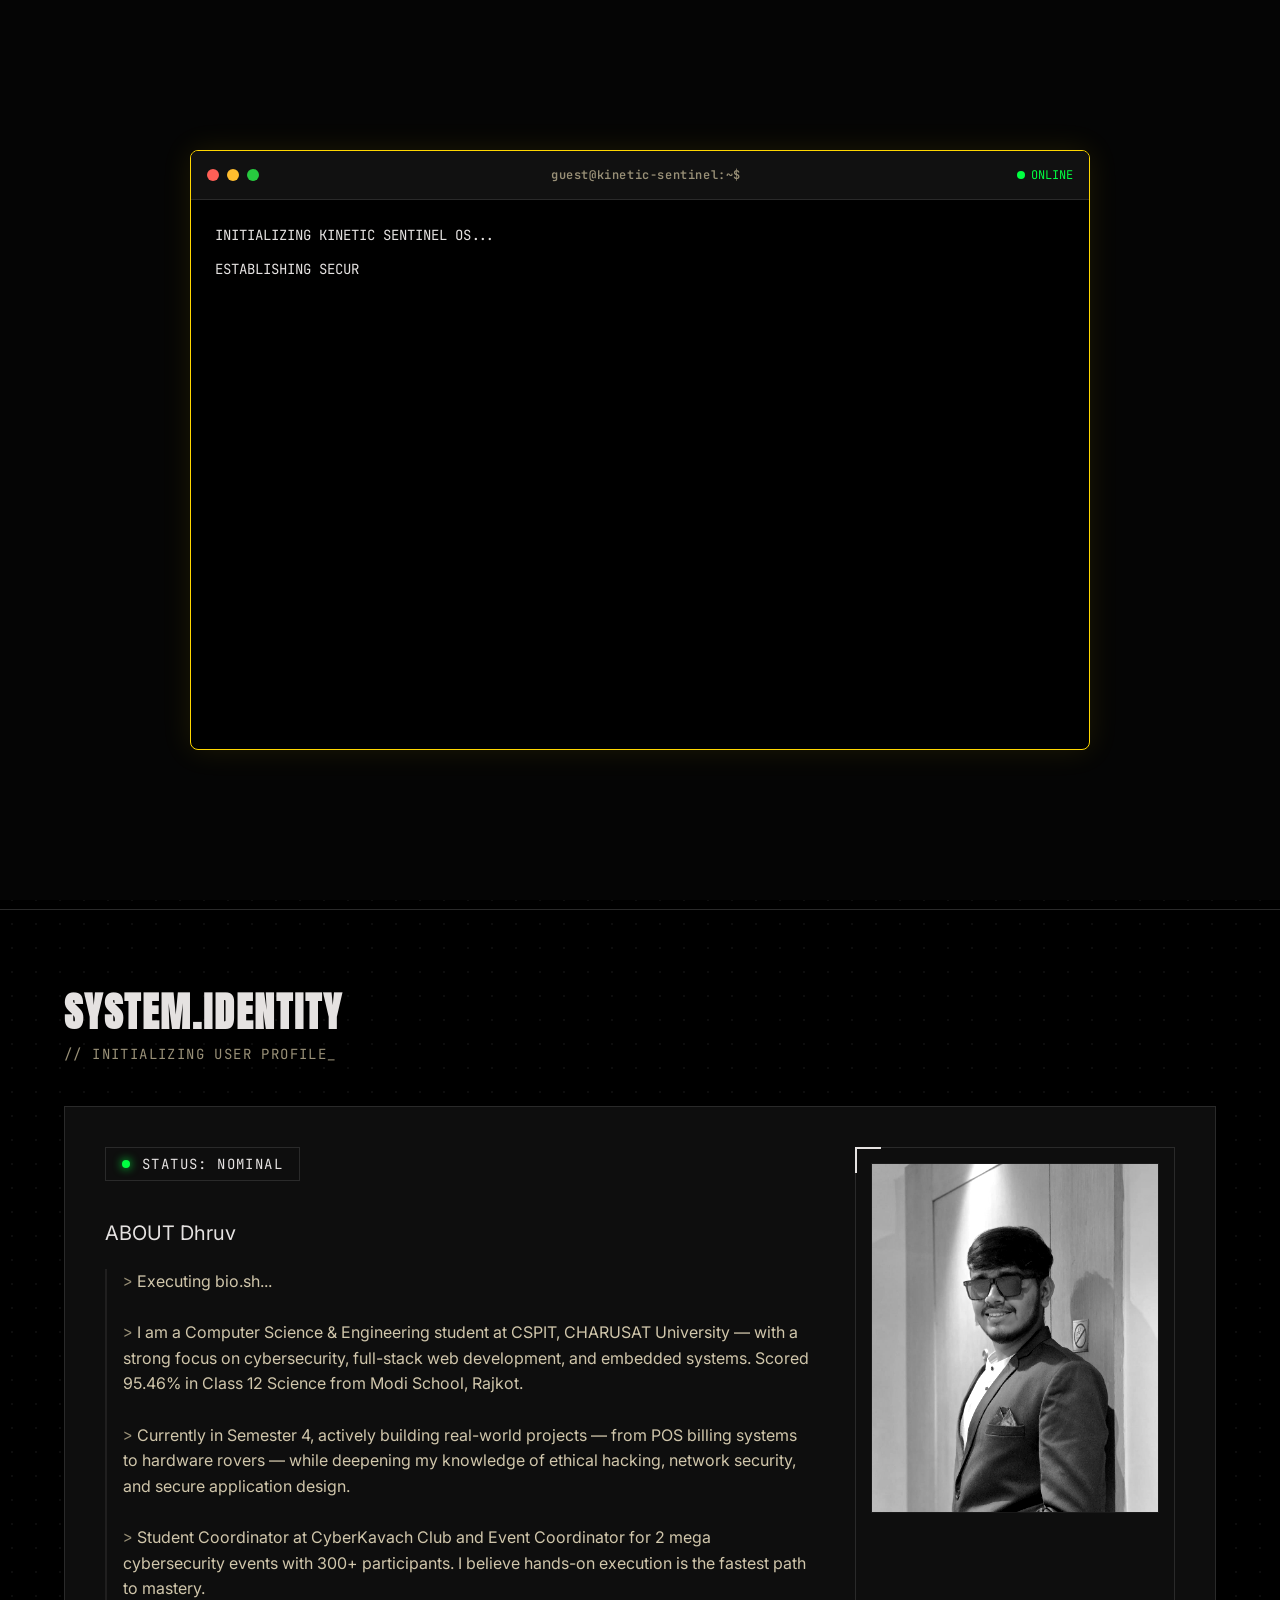
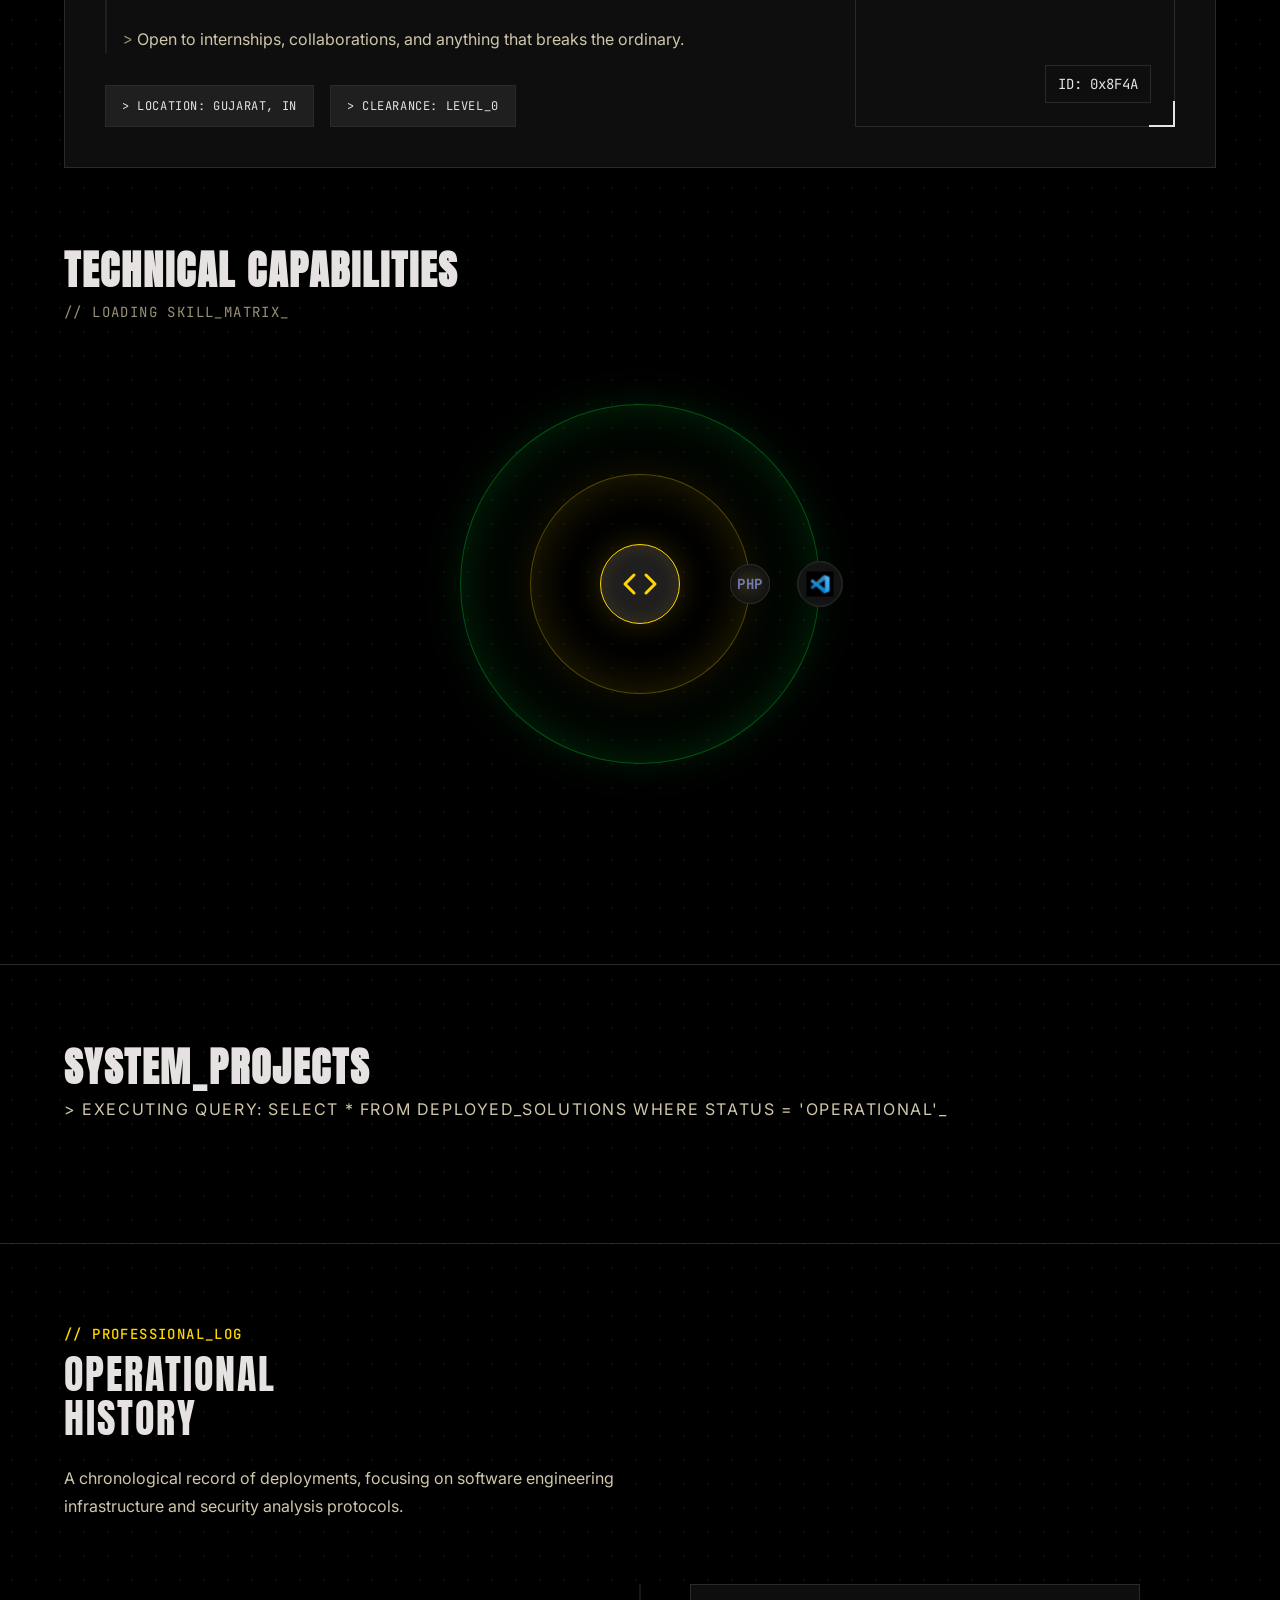
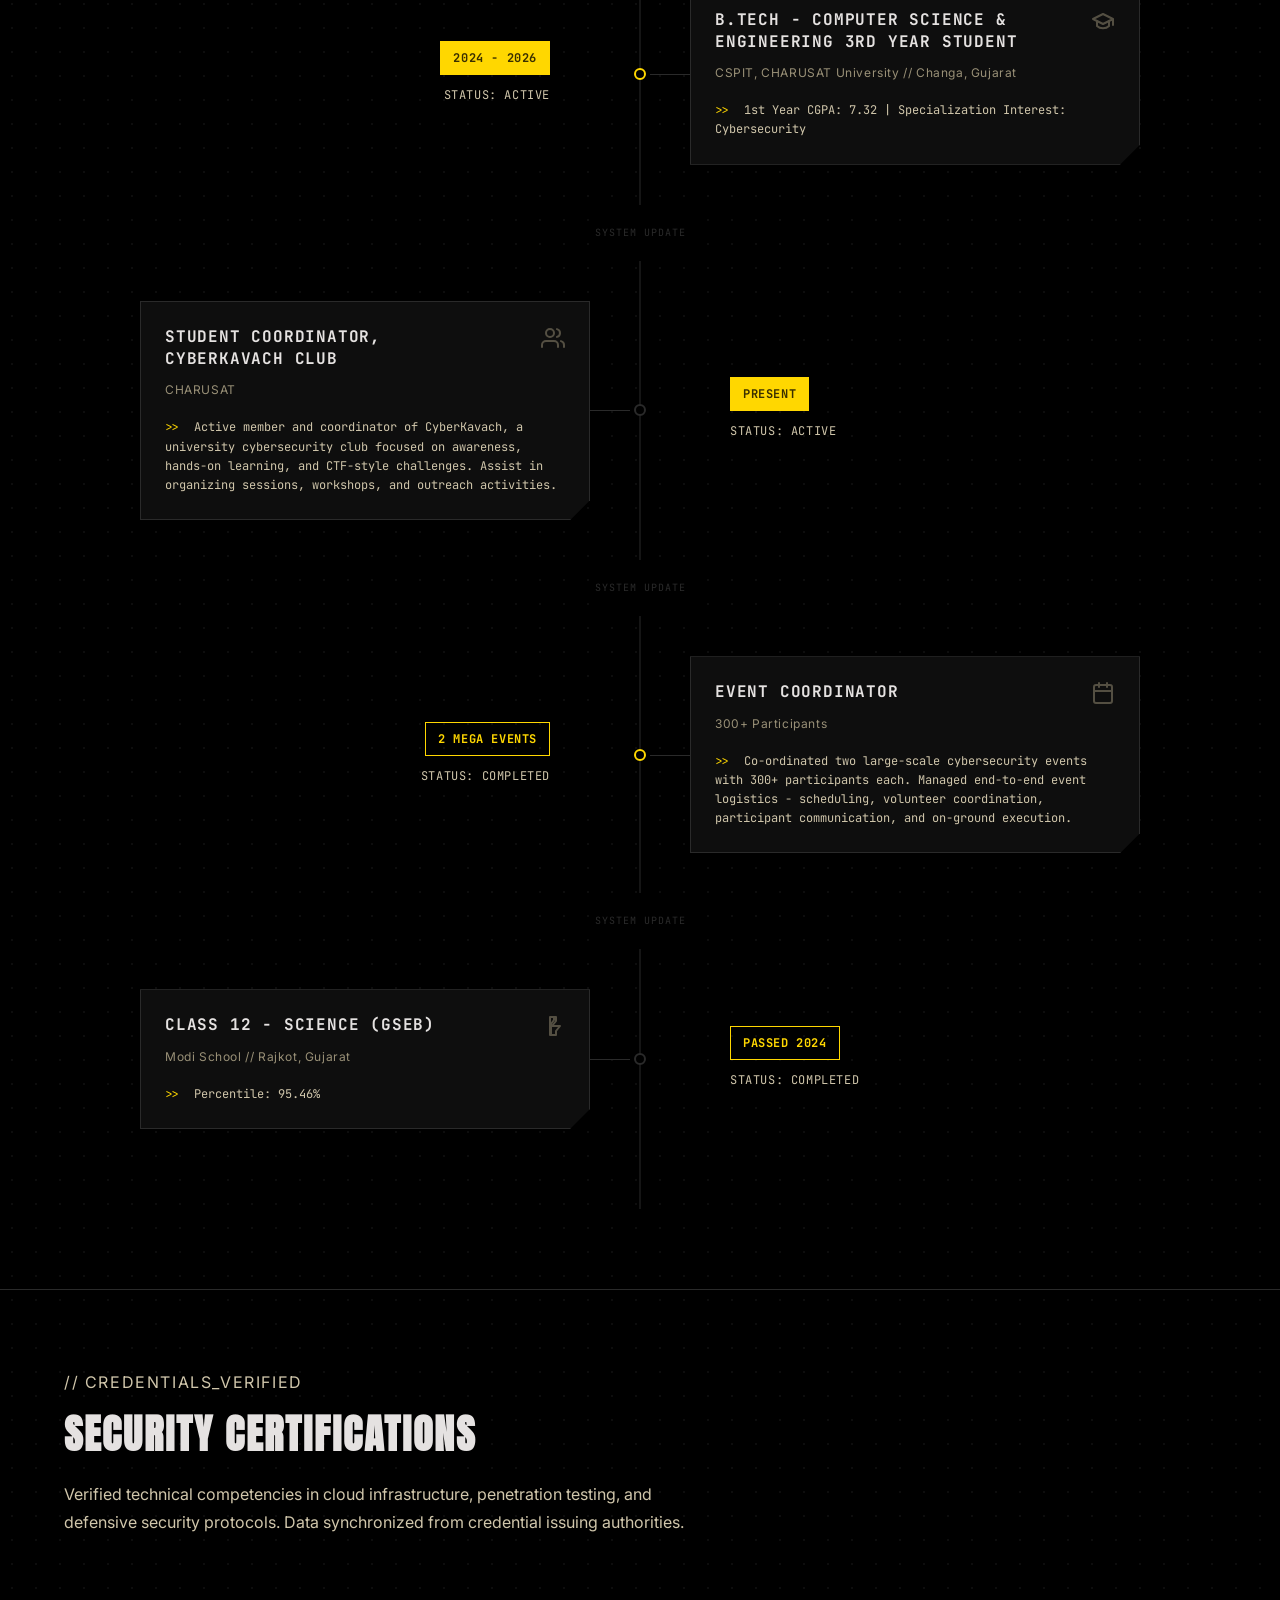
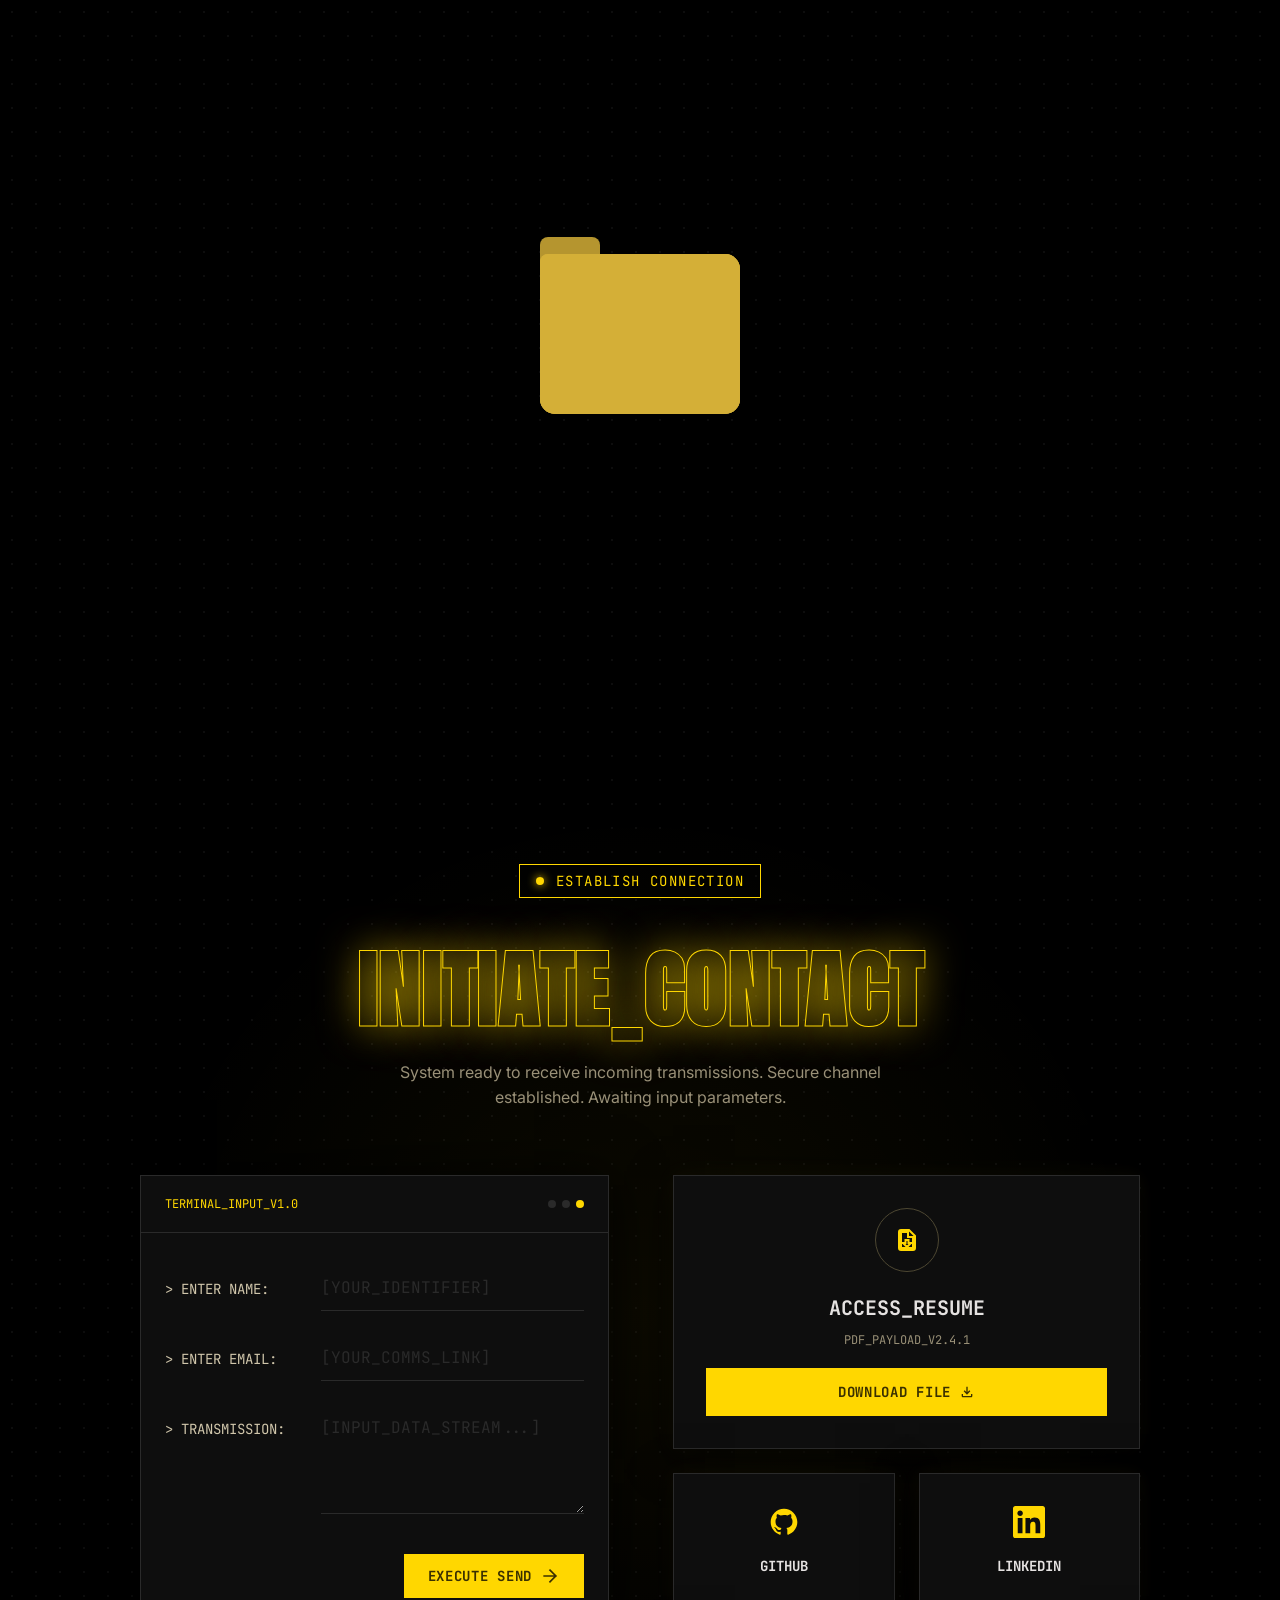
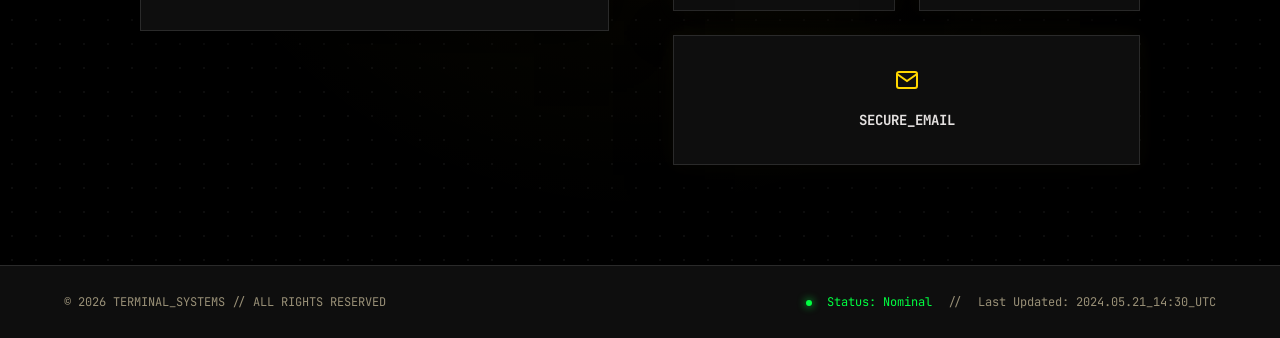
==== commit f96d6dd3: "Simplify vercel routing and add client-side console logging for form submissions" ====
--- a/index.html
+++ b/index.html
@@ -626,6 +626,7 @@
                         }
                     })
                     .catch(error => {
+                        console.error("Transmission Error Details:", error);
                         btn.innerHTML = 'TRANSMISSION FAILED';
                         btn.style.backgroundColor = 'var(--tertiary)';
                         btn.style.color = 'var(--on-tertiary)';
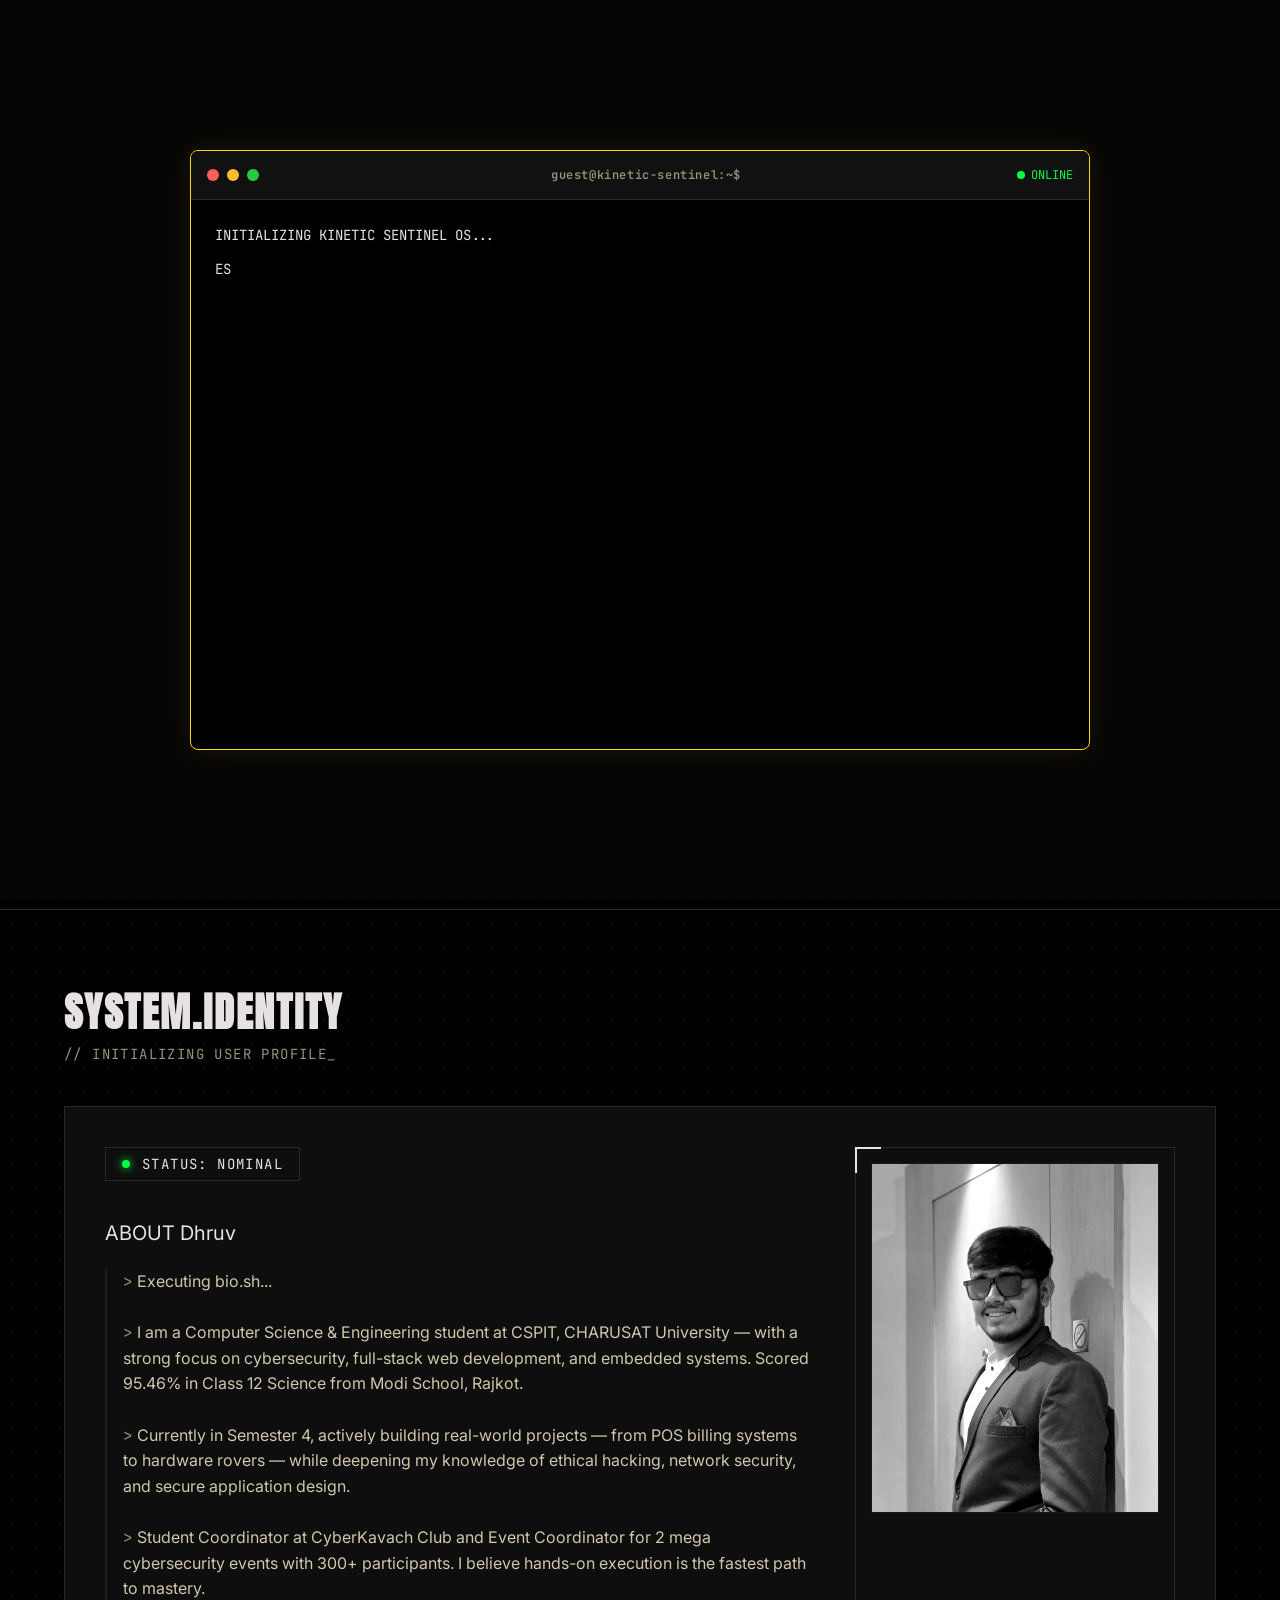
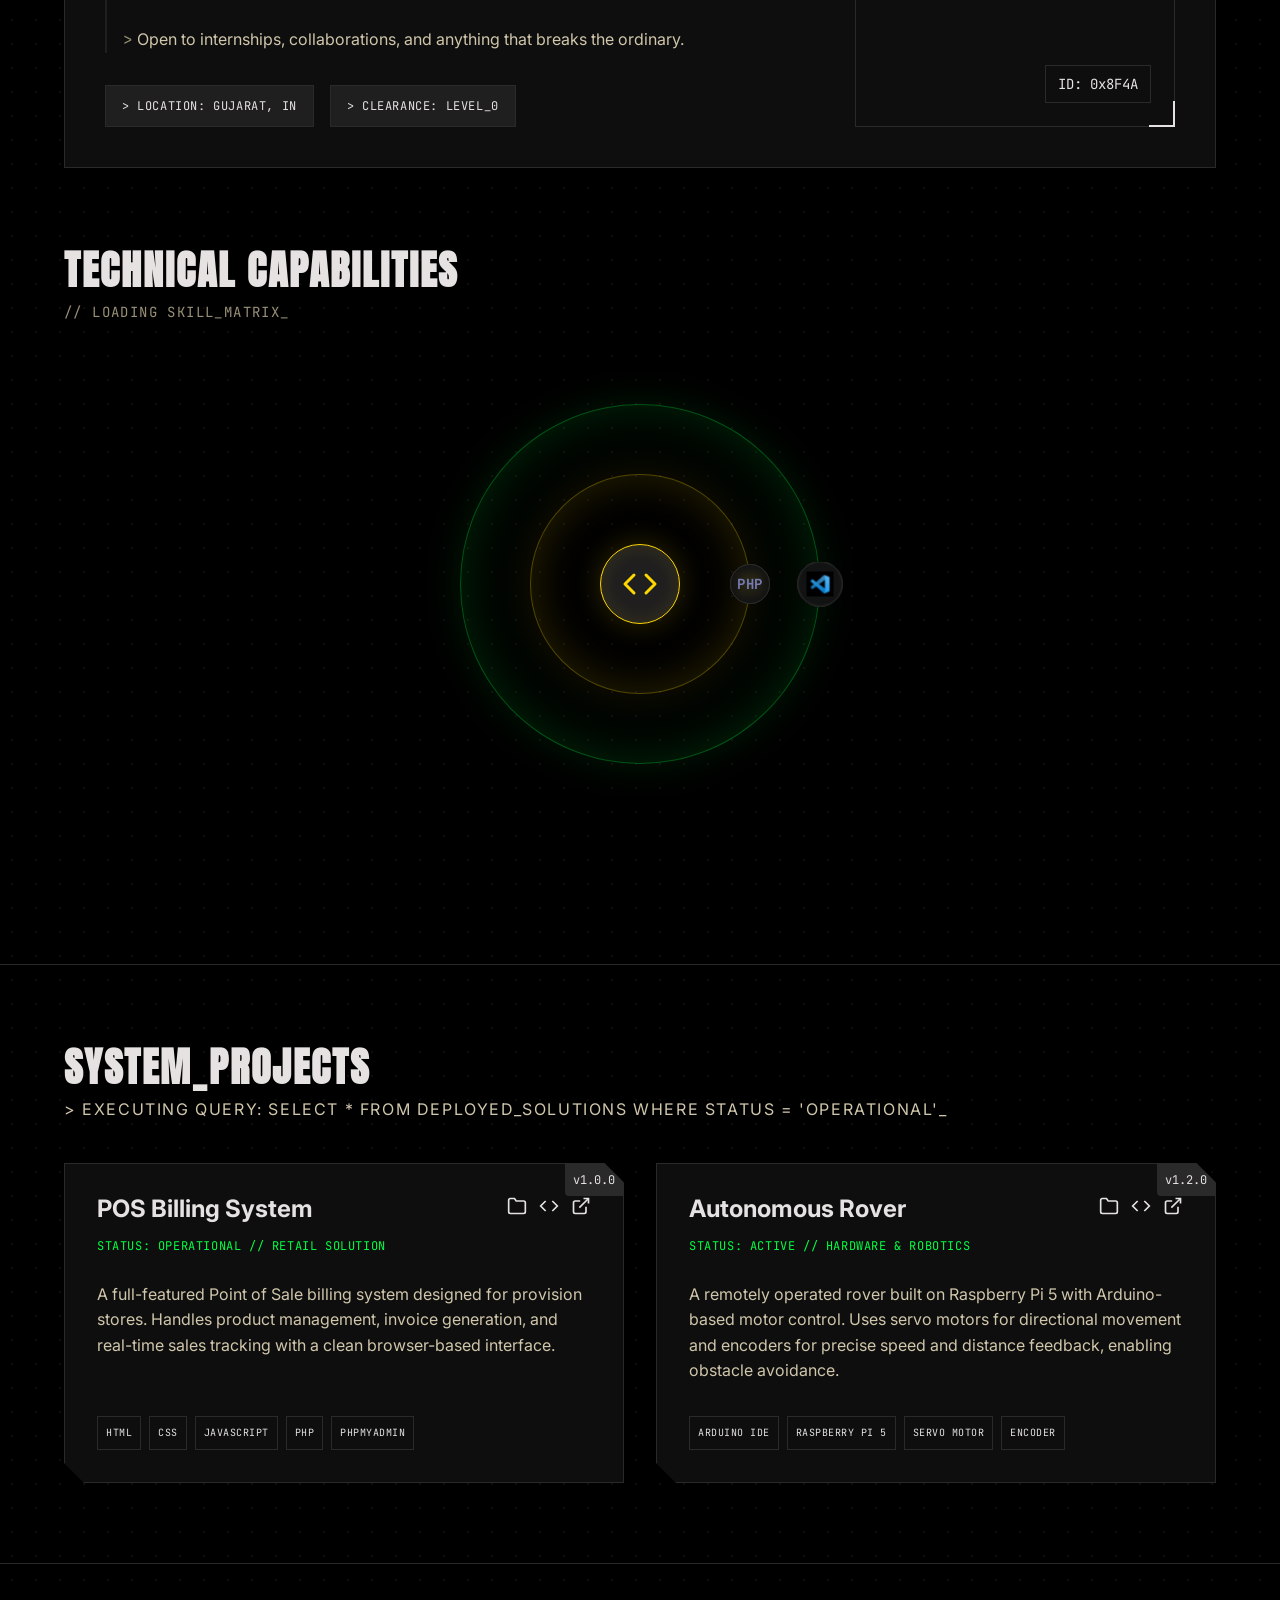
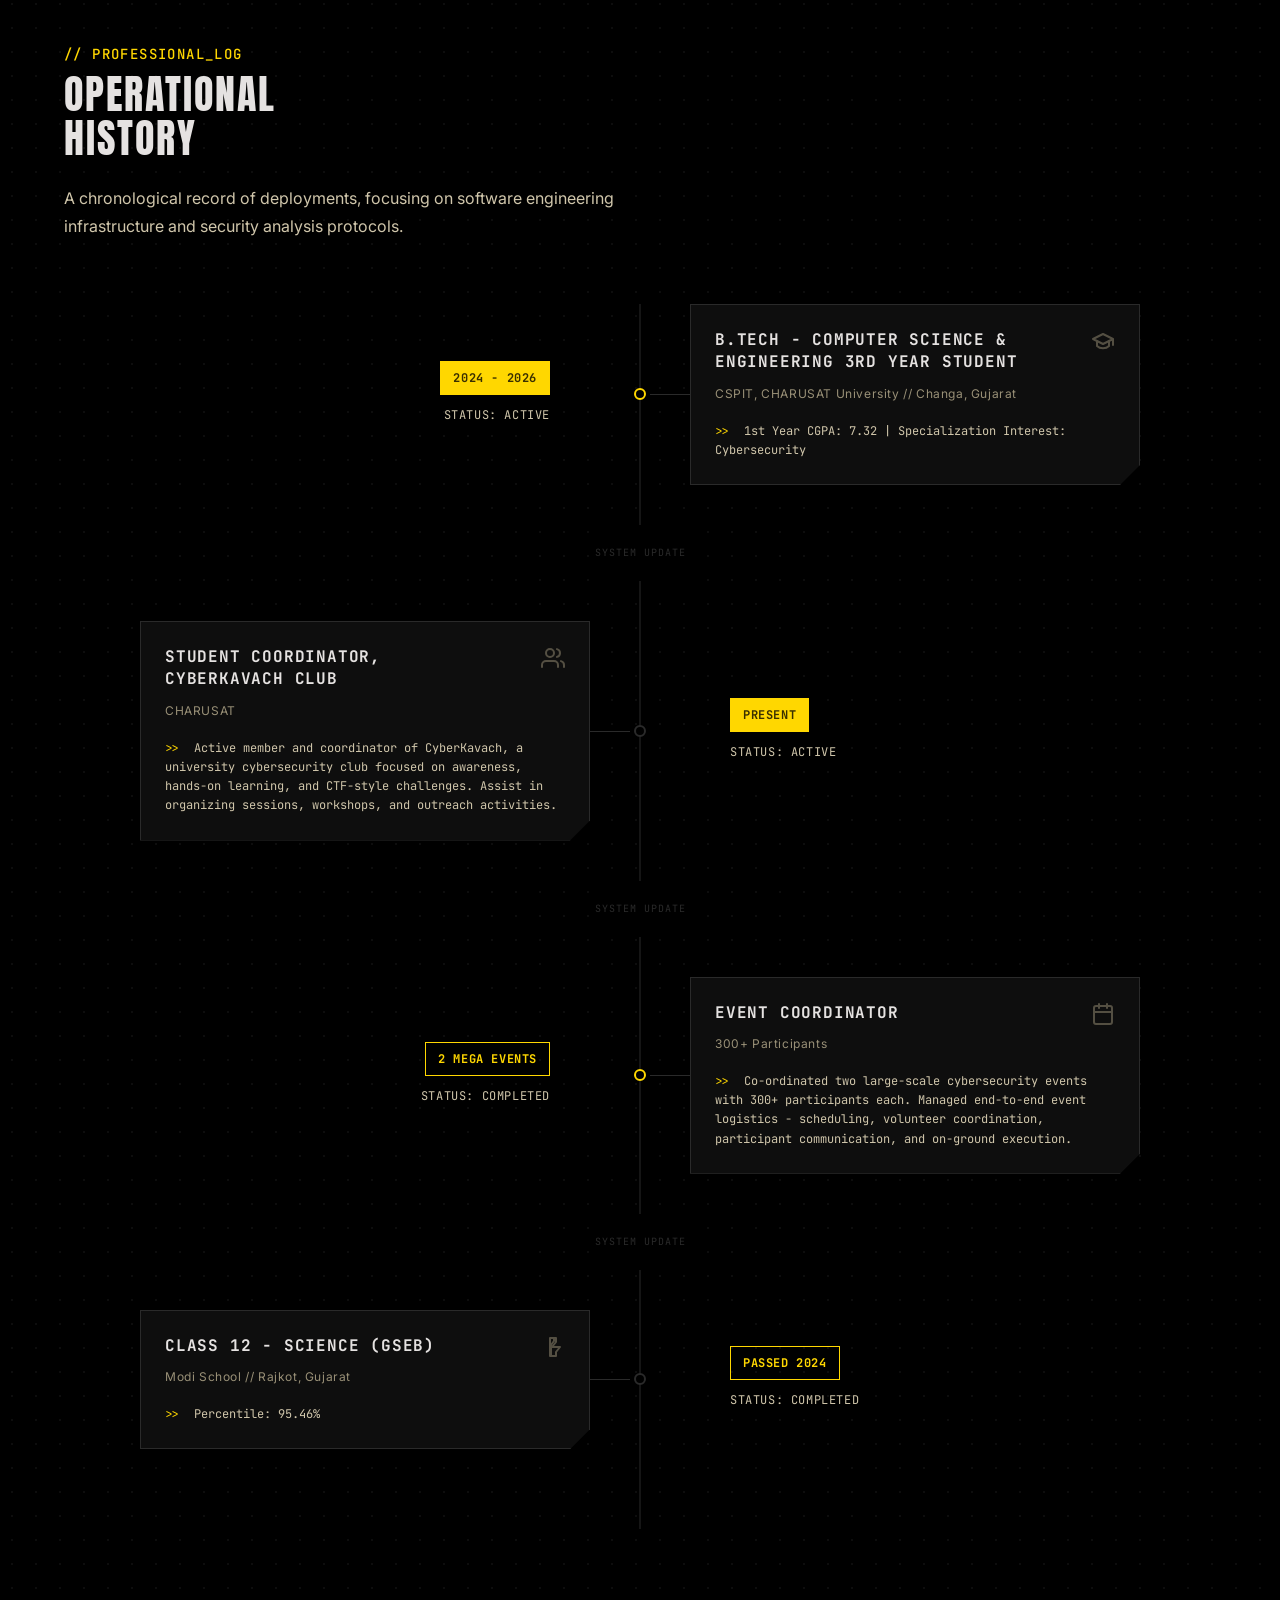
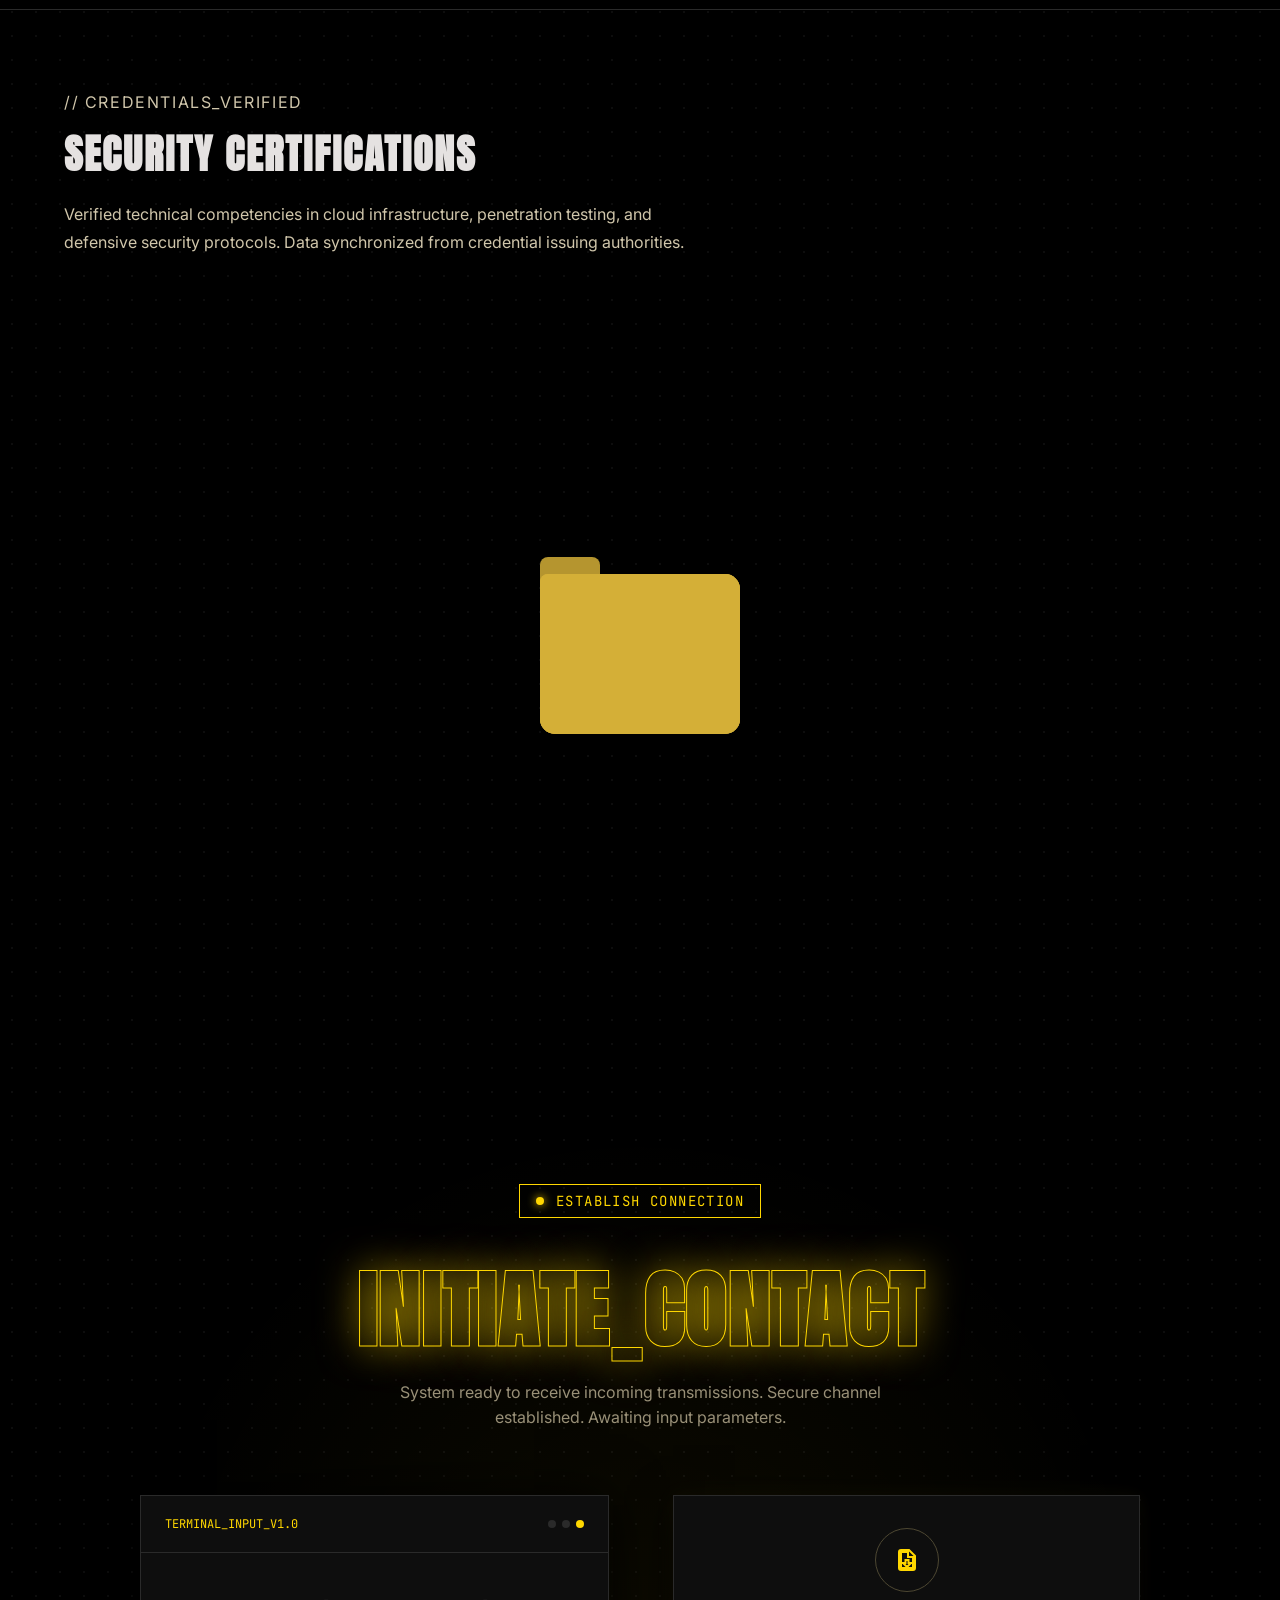
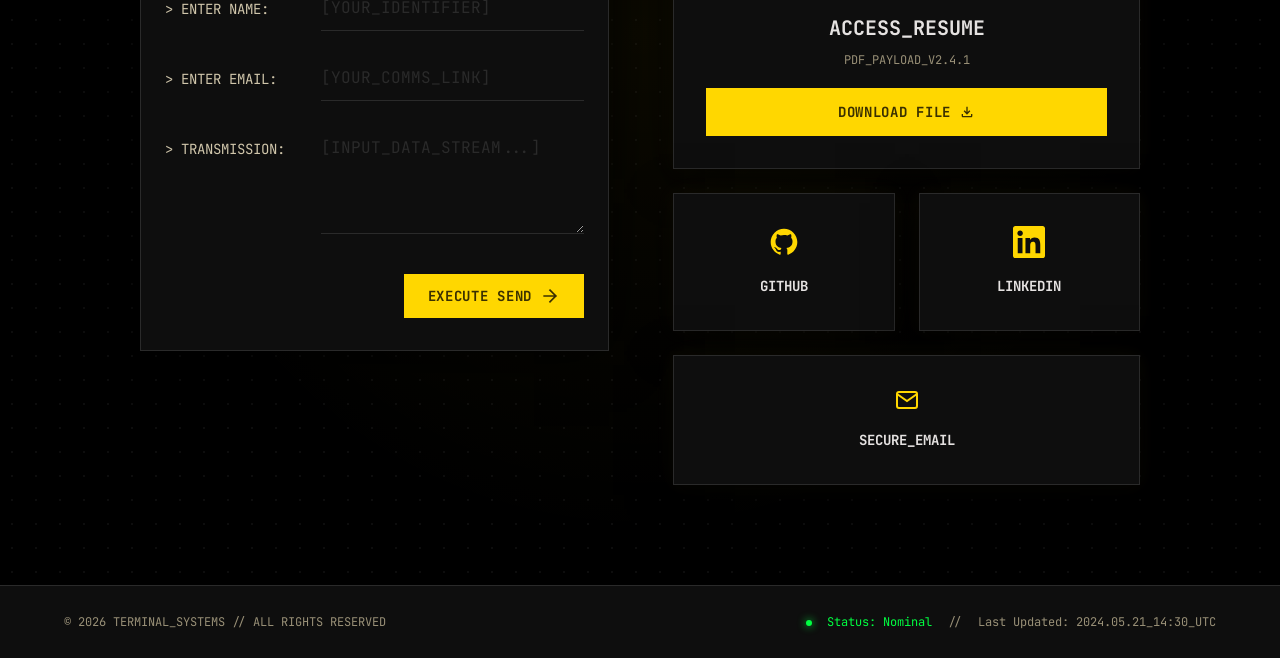
==== commit 48defaca: "fix: remove button animations and state changes from contact form" ====
--- a/index.html
+++ b/index.html
@@ -606,7 +606,6 @@
                     
                     btn.innerHTML = 'EXECUTING...';
                     btn.style.opacity = '0.7';
-                    btn.style.transition = 'all 0.3s';
 
                     const formData = new FormData(terminalForm);
 
@@ -617,39 +616,19 @@
                     .then(response => response.json())
                     .then(data => {
                         if (data.success) {
-                            btn.innerHTML = 'TRANSMISSION COMPLETE';
-                            btn.style.backgroundColor = 'var(--secondary)';
-                            btn.style.color = 'var(--on-secondary)';
-                            btn.style.opacity = '1';
+                            alert("Message sent successfully!");
+                            terminalForm.reset();
                         } else {
                             throw new Error(data.message || 'API Error');
                         }
                     })
                     .catch(error => {
                         console.error("Transmission Error Details:", error);
-                        btn.innerHTML = 'TRANSMISSION FAILED';
-                        btn.style.backgroundColor = 'var(--tertiary)';
-                        btn.style.color = 'var(--on-tertiary)';
-                        btn.style.opacity = '1';
-                        
-                        // Shake animation for error
-                        btn.animate([
-                            { transform: 'translateX(0)' },
-                            { transform: 'translateX(-10px)' },
-                            { transform: 'translateX(10px)' },
-                            { transform: 'translateX(-10px)' },
-                            { transform: 'translateX(10px)' },
-                            { transform: 'translateX(0)' }
-                        ], { duration: 400, easing: 'ease-in-out' });
+                        alert("Transmission failed. Please check your database connection or try again.");
                     })
                     .finally(() => {
-                        setTimeout(() => {
-                            btn.innerHTML = originalText;
-                            btn.style = '';
-                            if (btn.innerHTML === 'TRANSMISSION COMPLETE') {
-                                terminalForm.reset();
-                            }
-                        }, 3000);
+                        btn.innerHTML = originalText;
+                        btn.style.opacity = '1';
                     });
                 });
             }
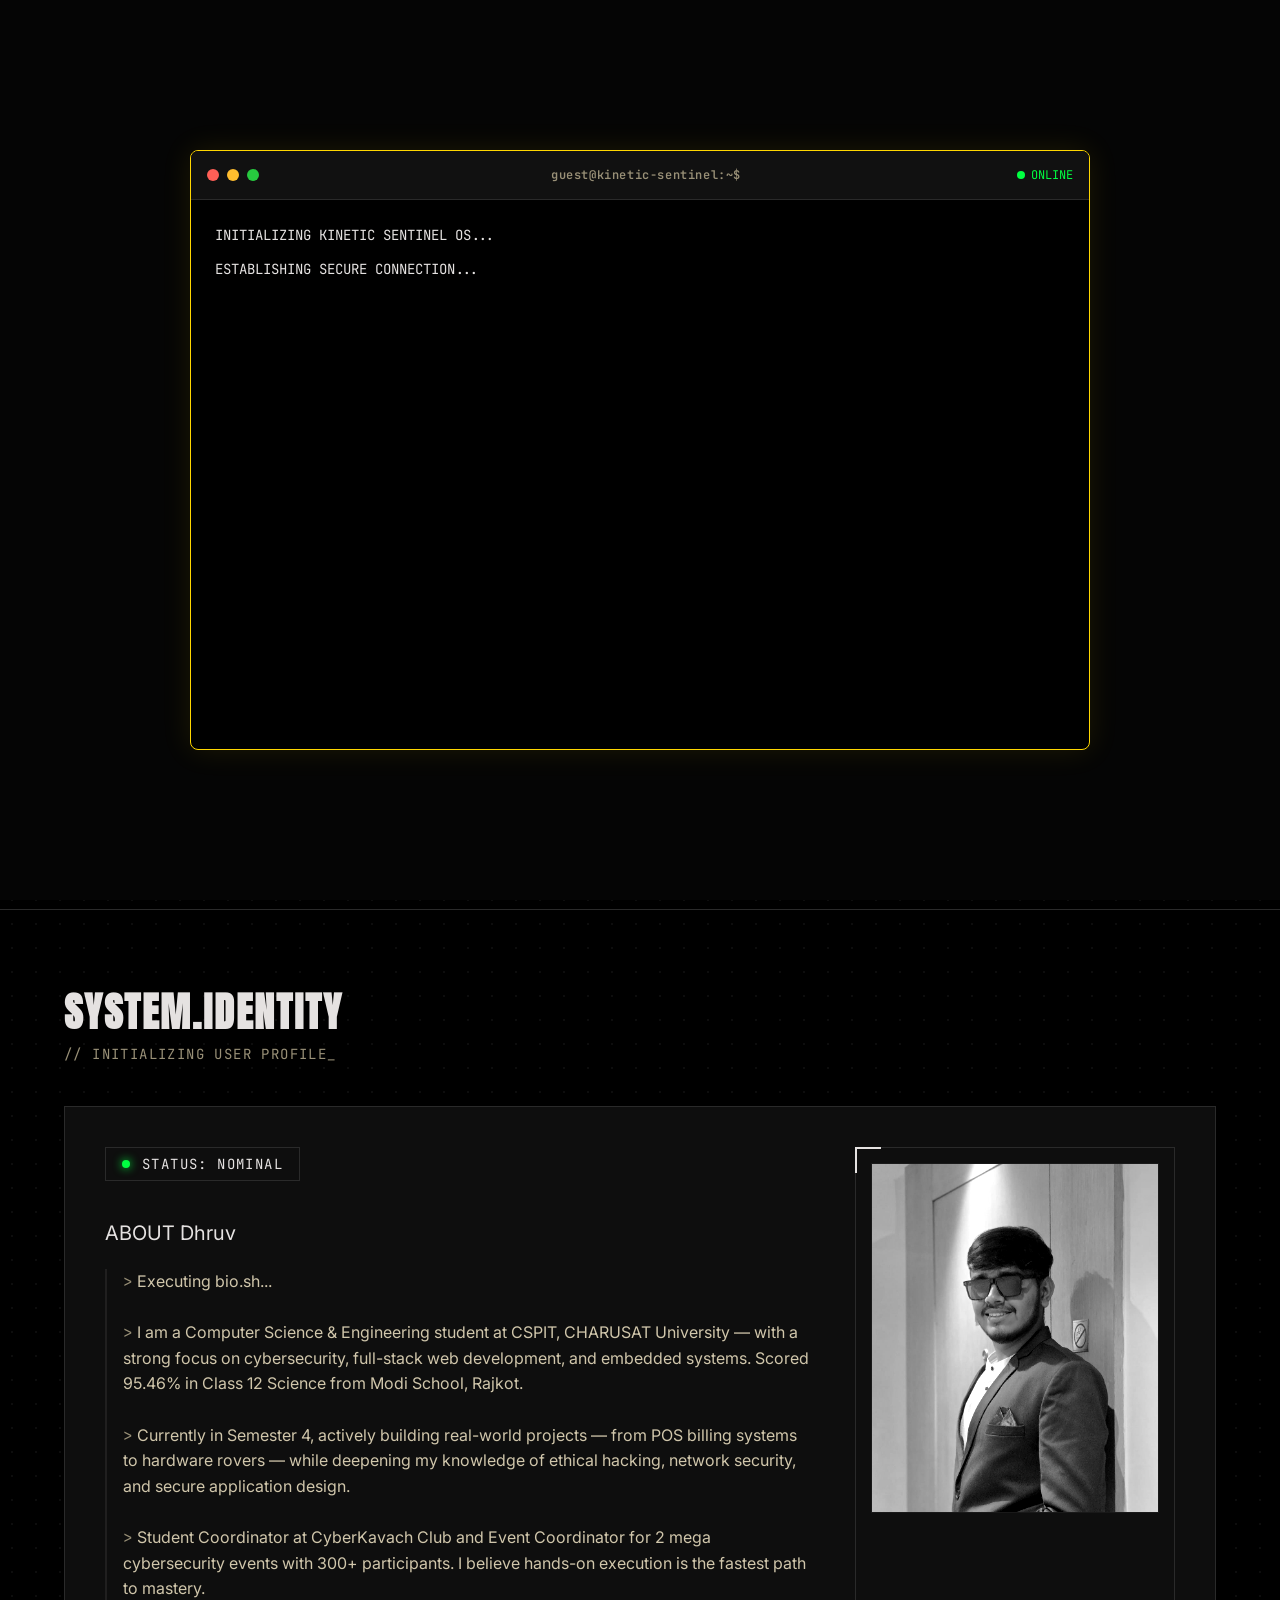
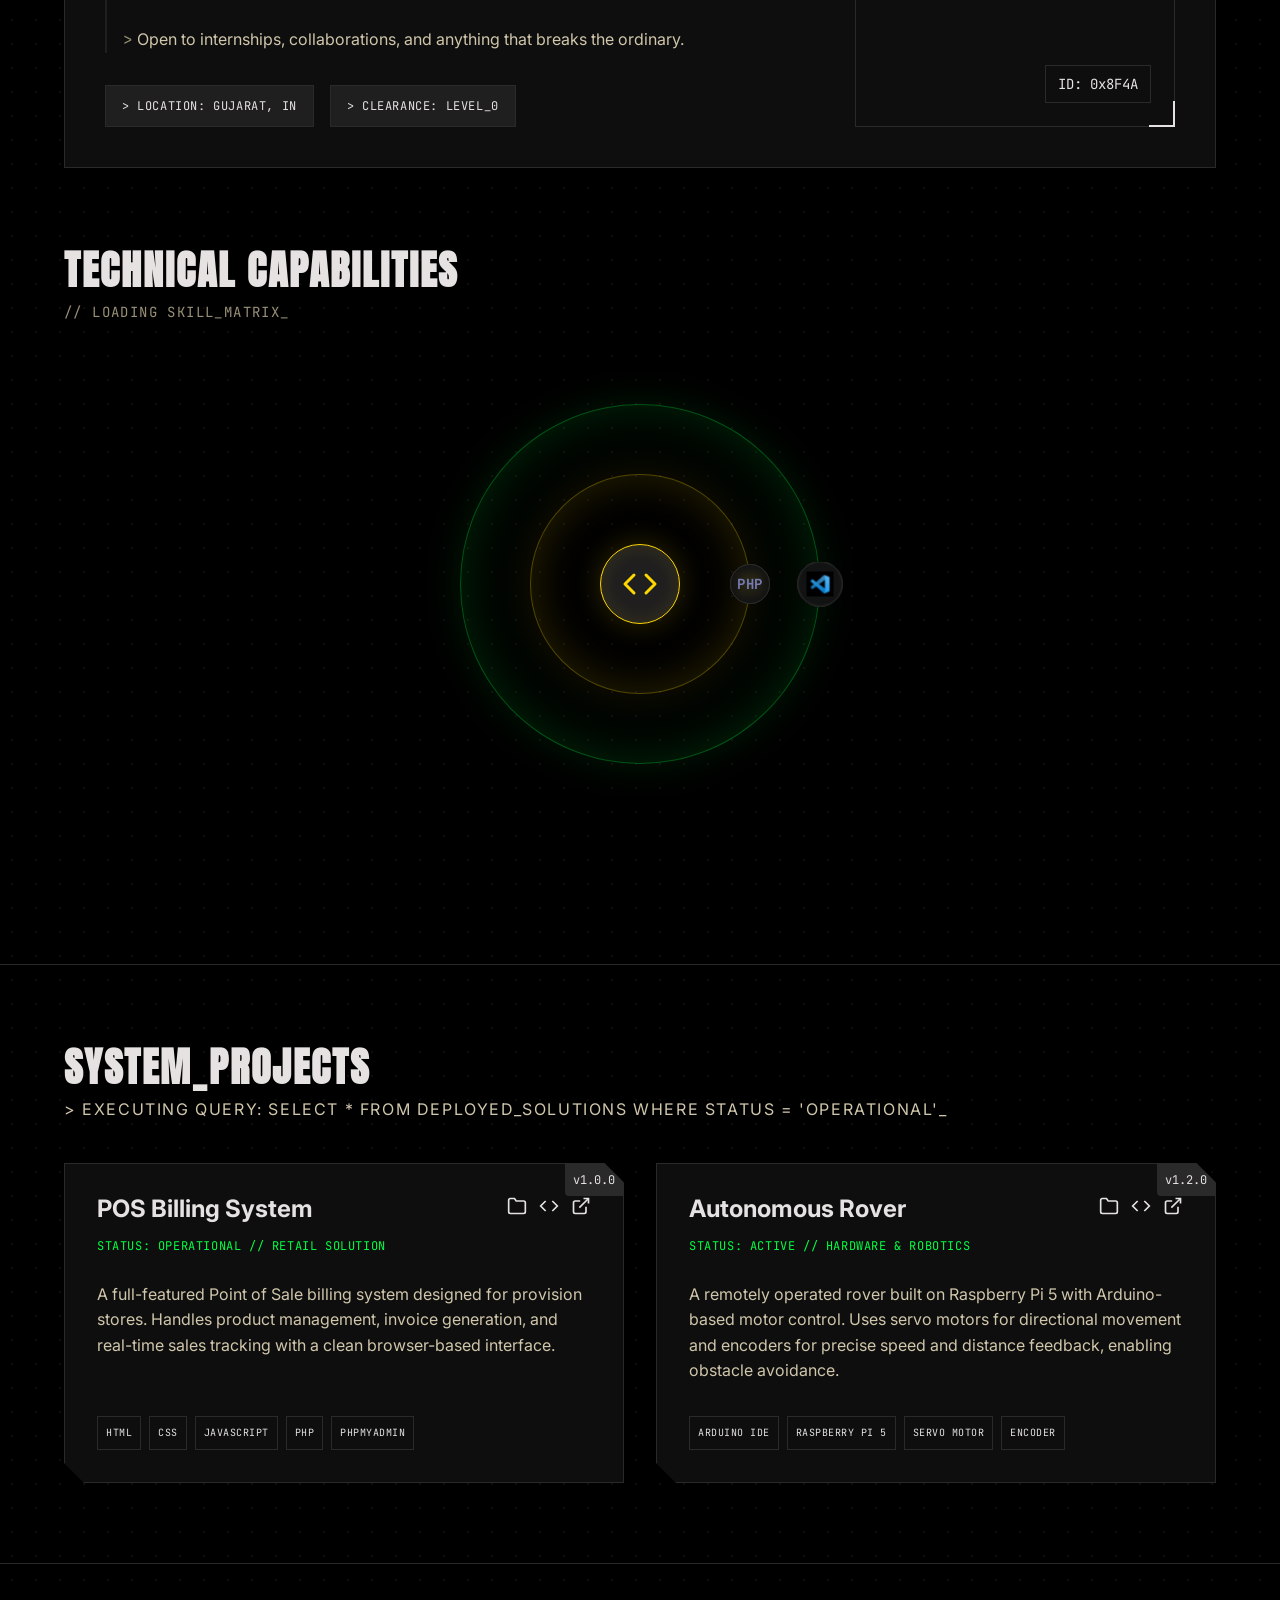
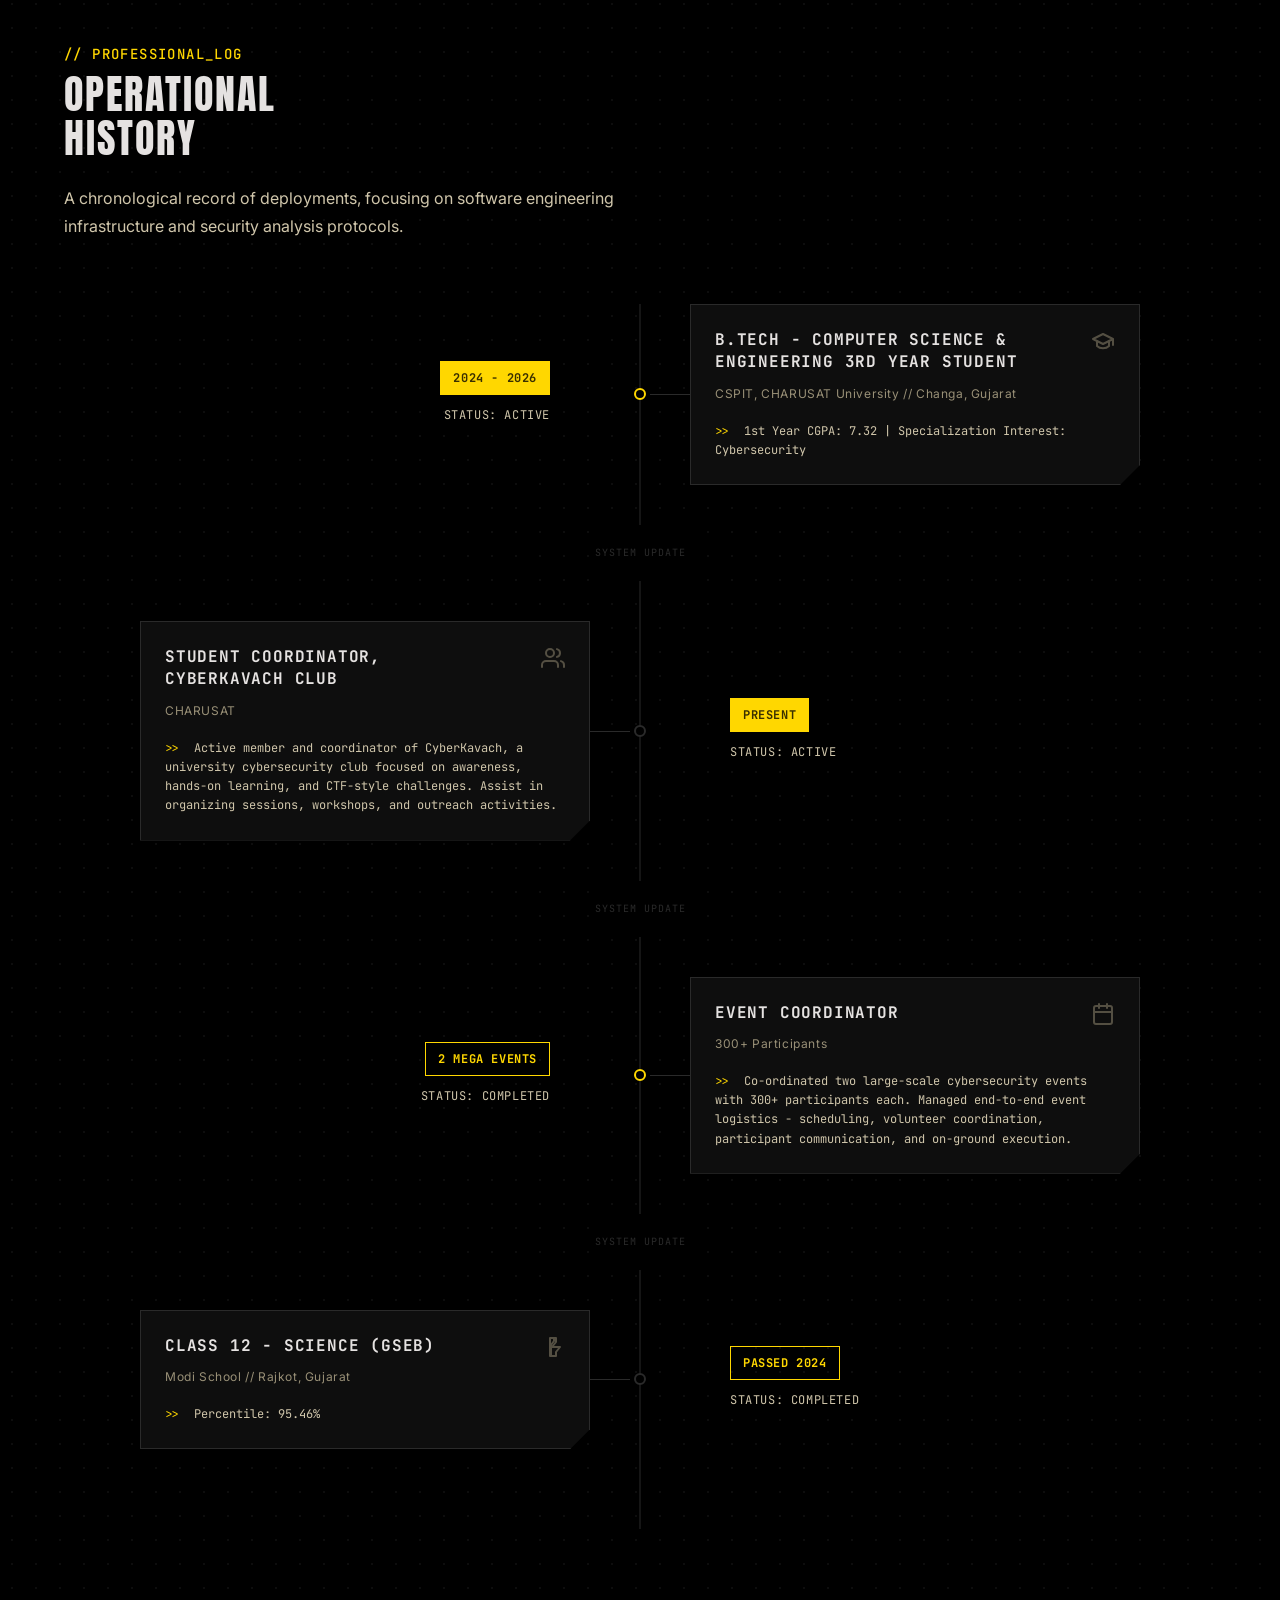
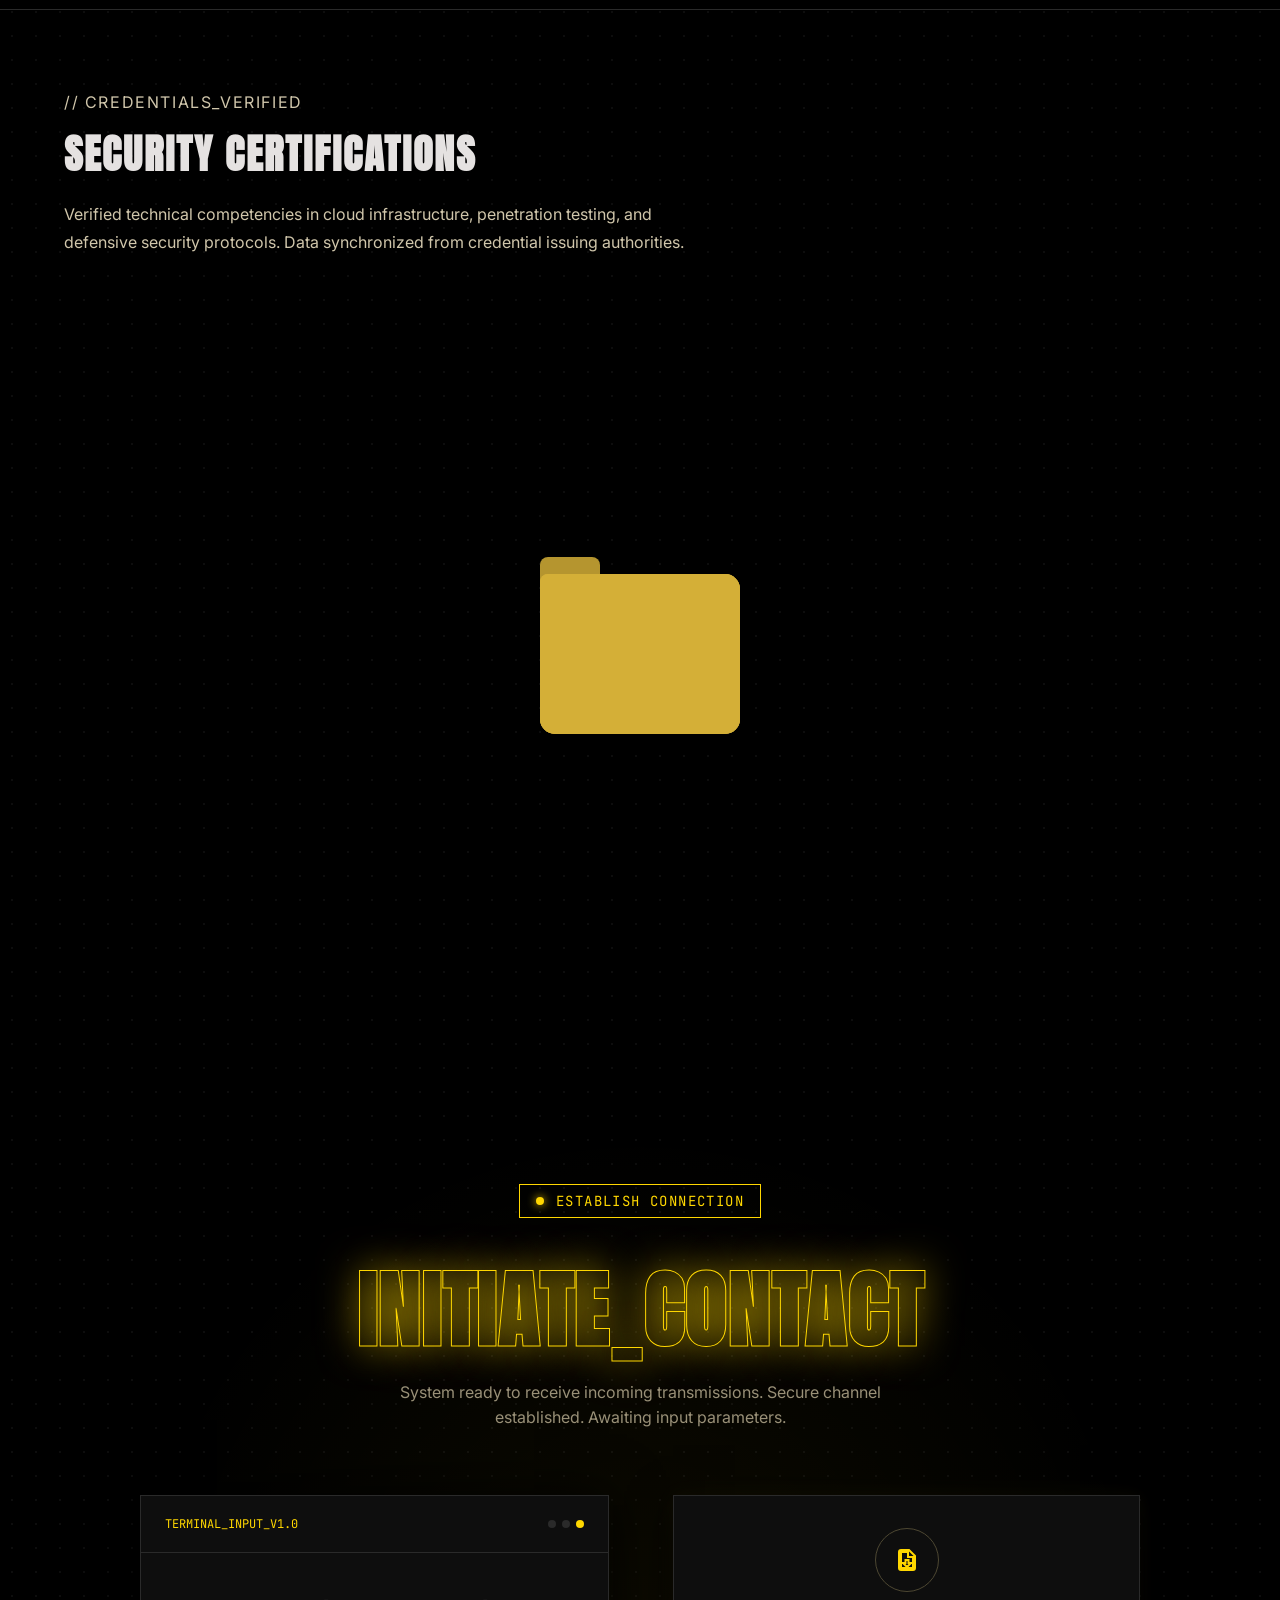
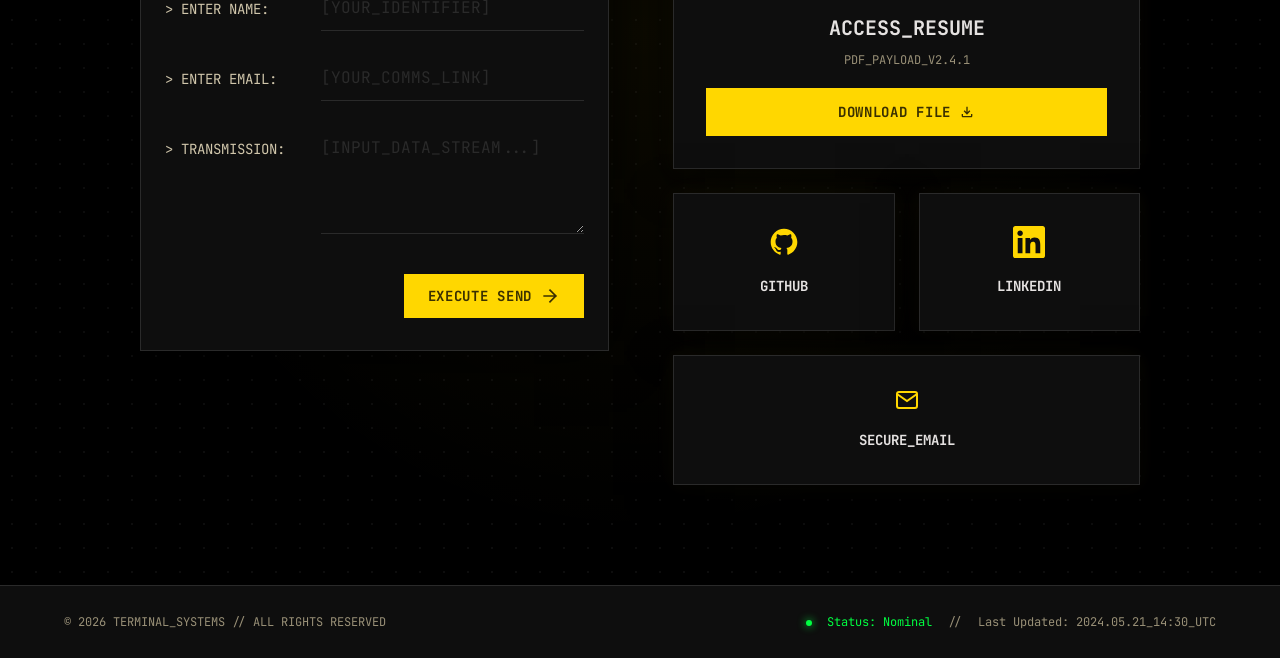
==== commit 13edbb89: "fix: remove alert notifications on contact form submit" ====
--- a/index.html
+++ b/index.html
@@ -616,7 +616,6 @@
                     .then(response => response.json())
                     .then(data => {
                         if (data.success) {
-                            alert("Message sent successfully!");
                             terminalForm.reset();
                         } else {
                             throw new Error(data.message || 'API Error');
@@ -624,7 +623,6 @@
                     })
                     .catch(error => {
                         console.error("Transmission Error Details:", error);
-                        alert("Transmission failed. Please check your database connection or try again.");
                     })
                     .finally(() => {
                         btn.innerHTML = originalText;
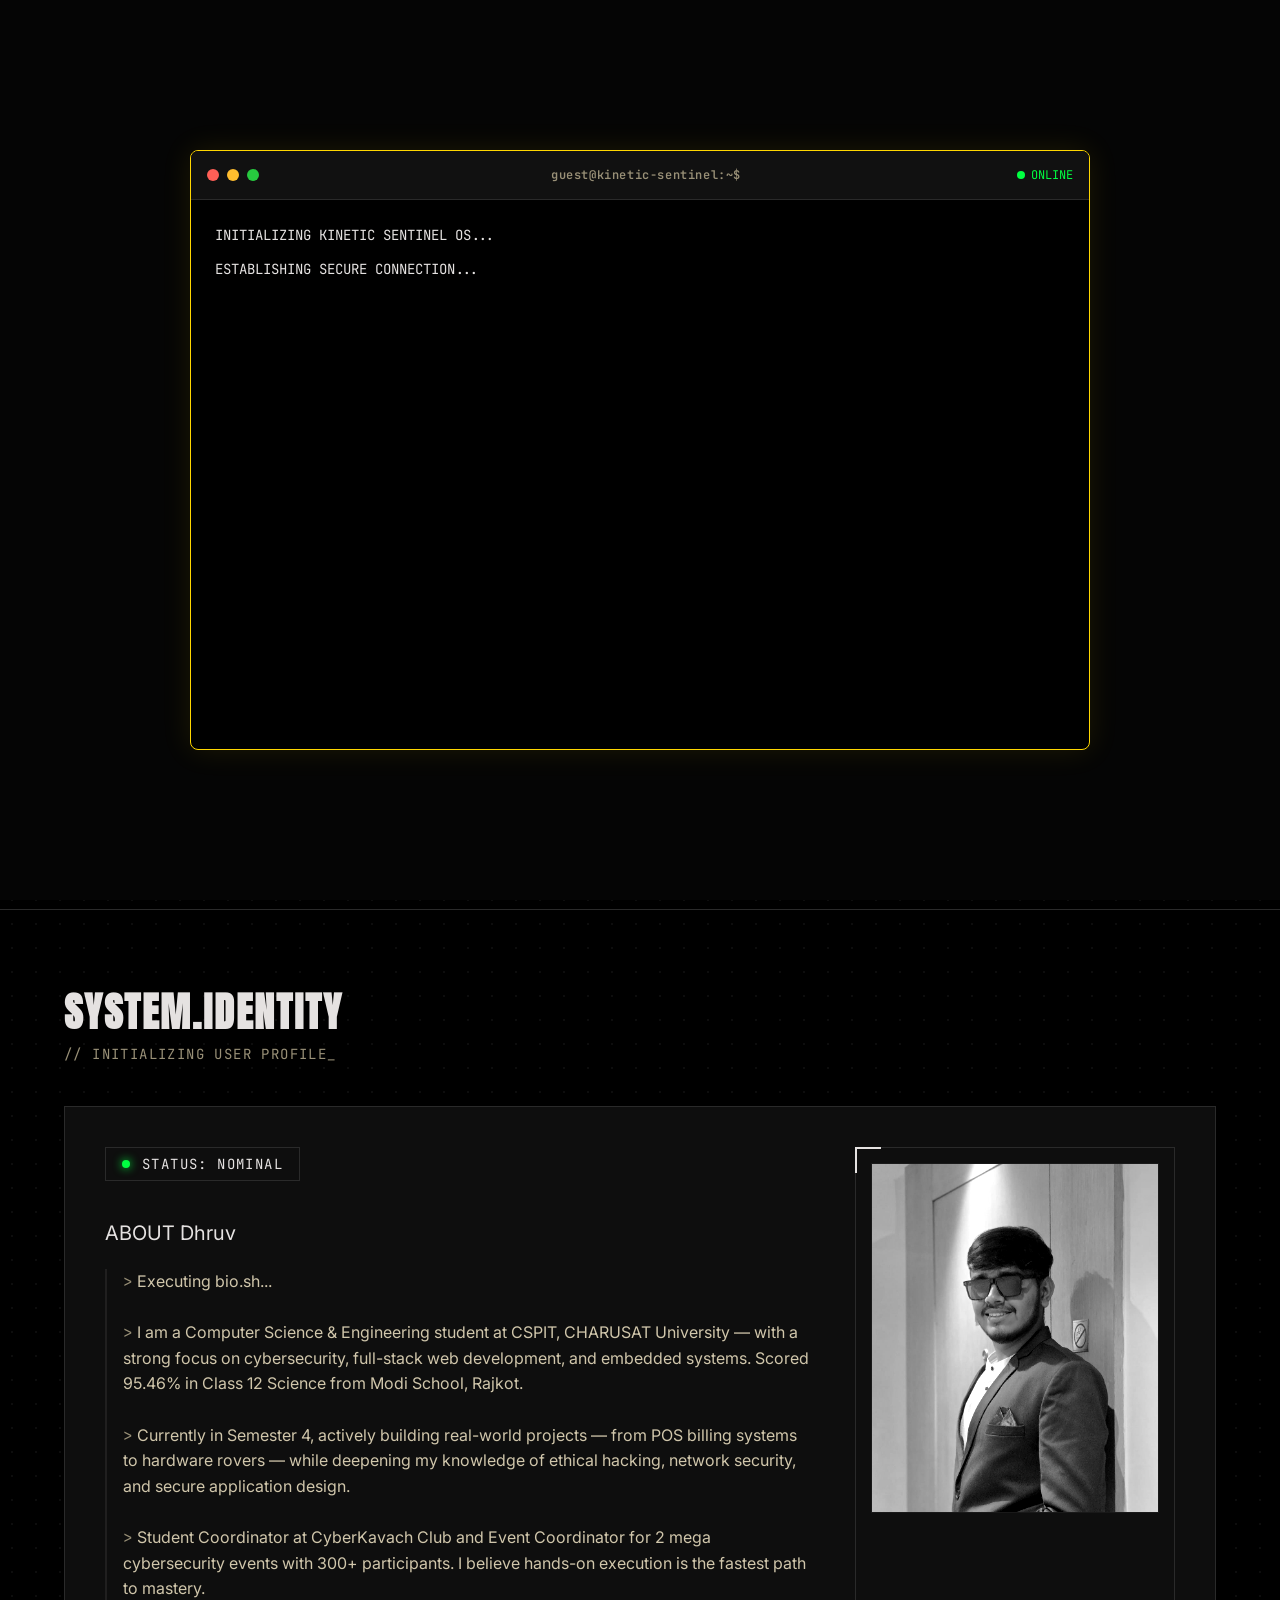
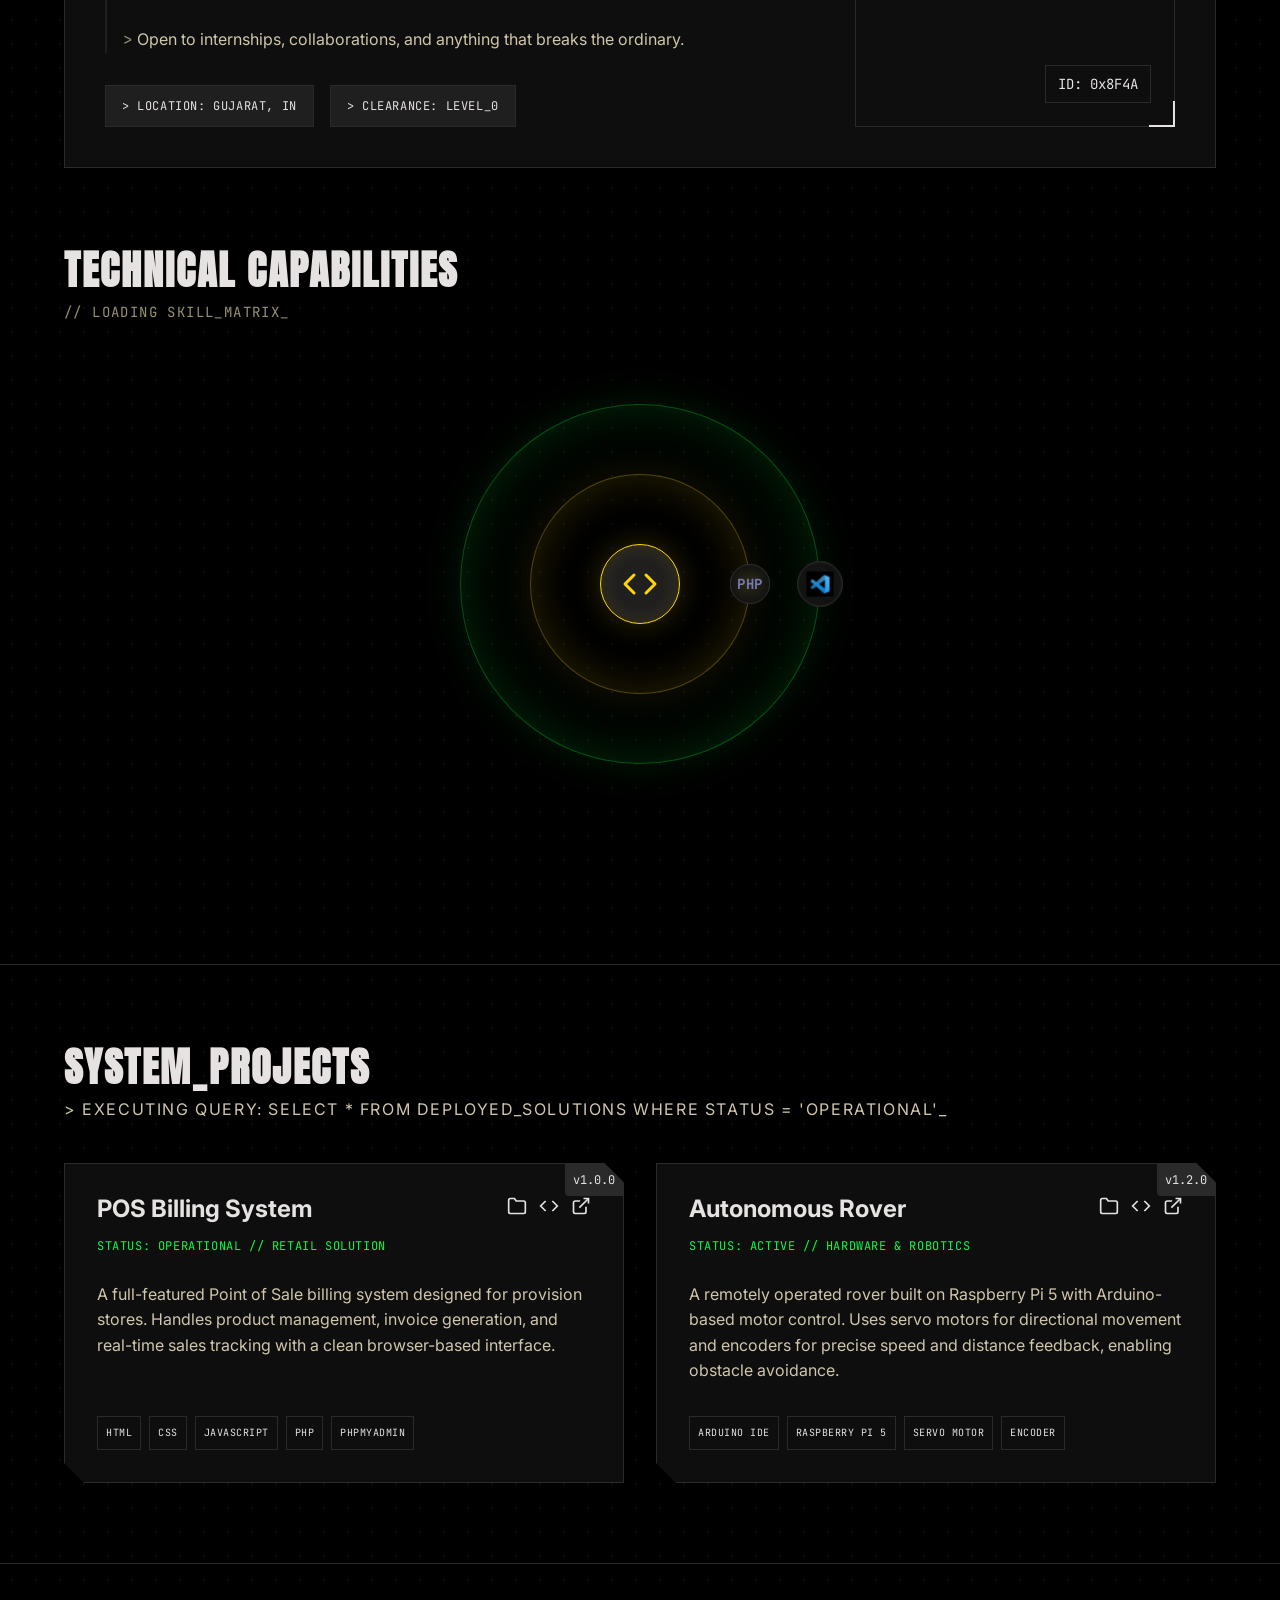
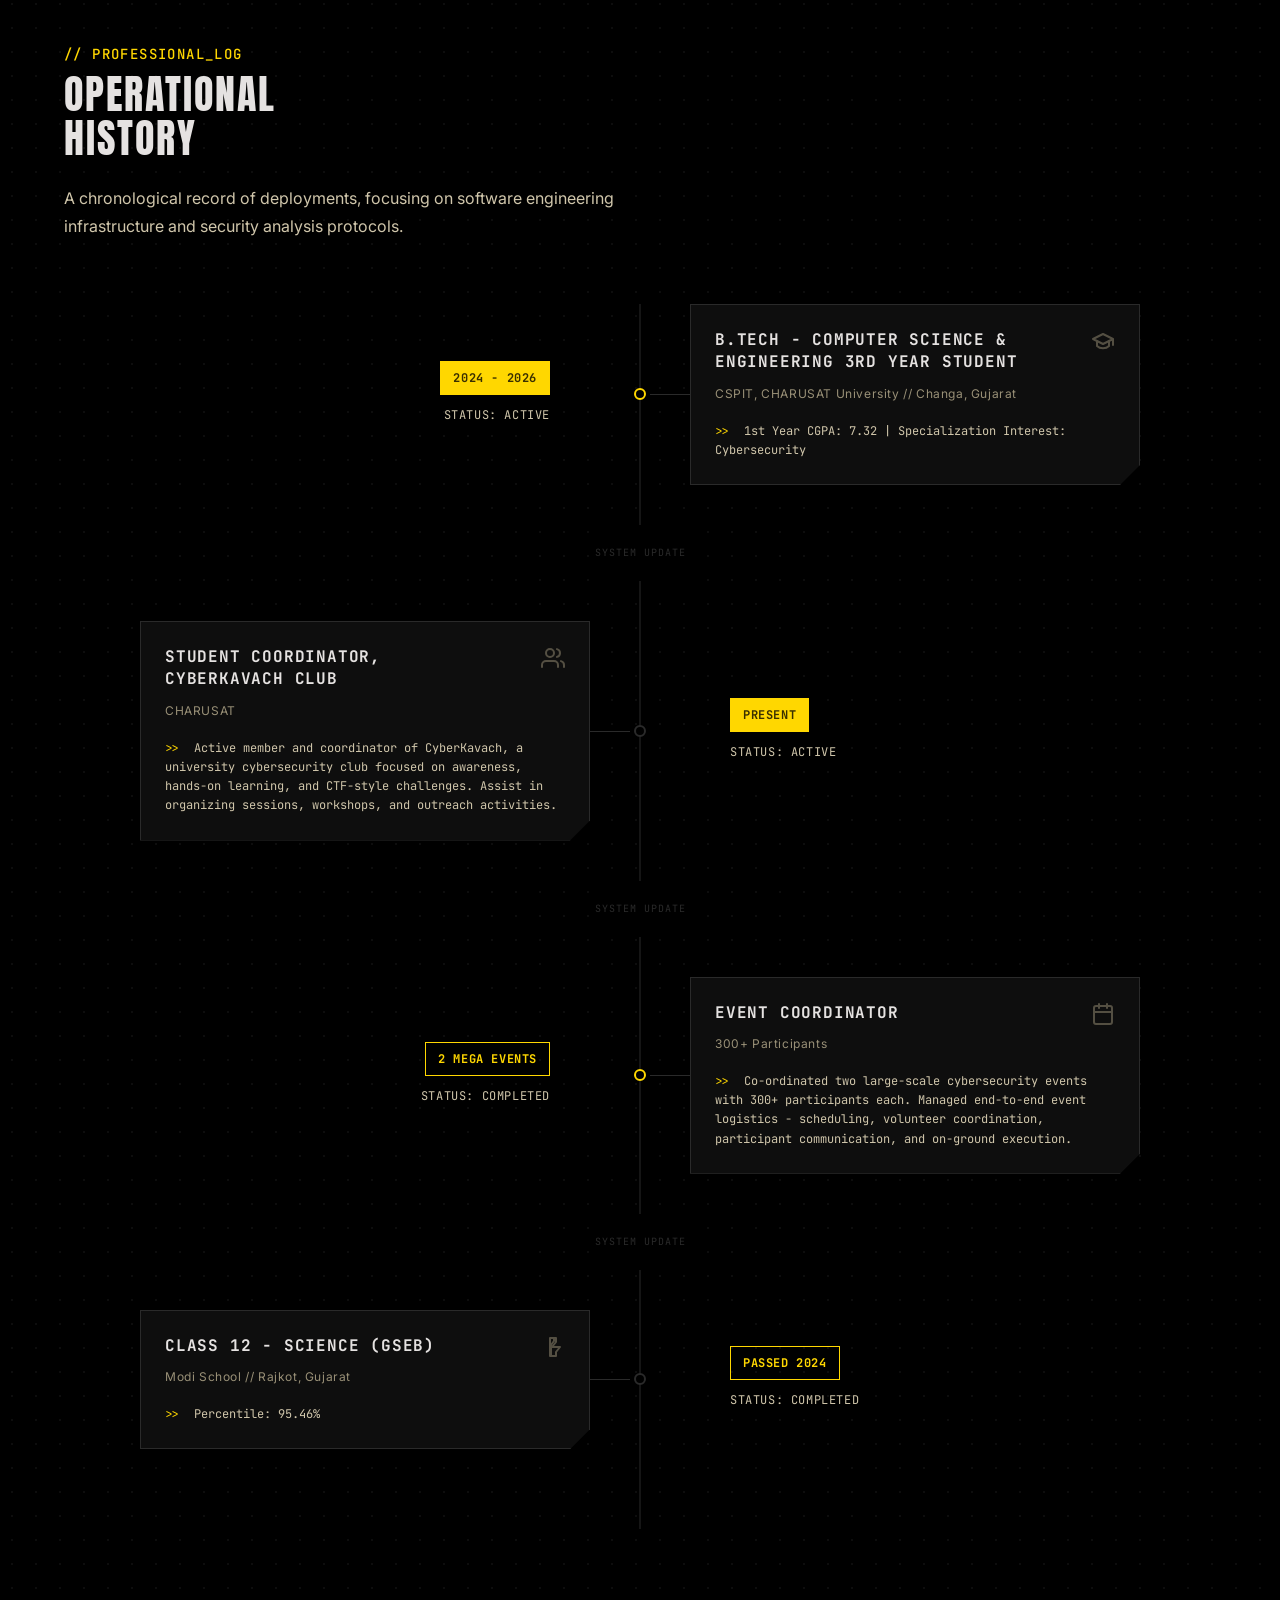
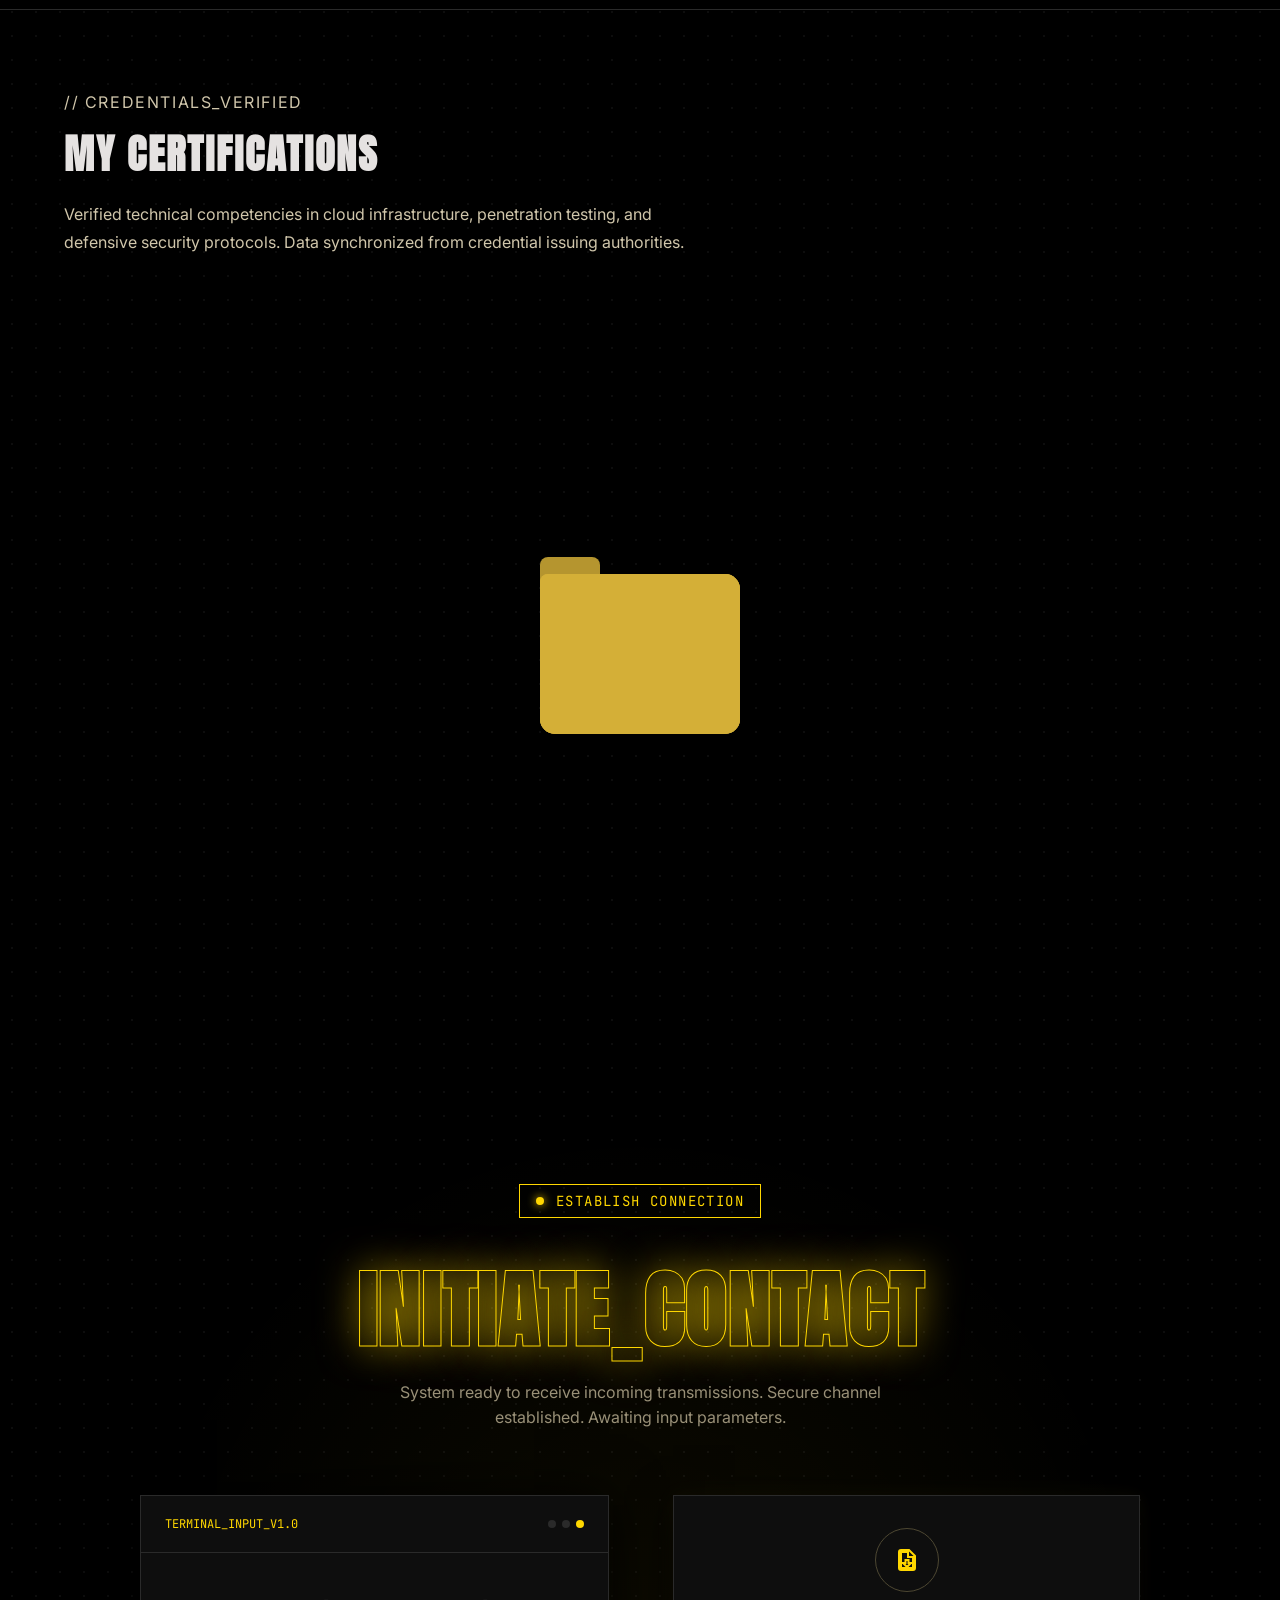
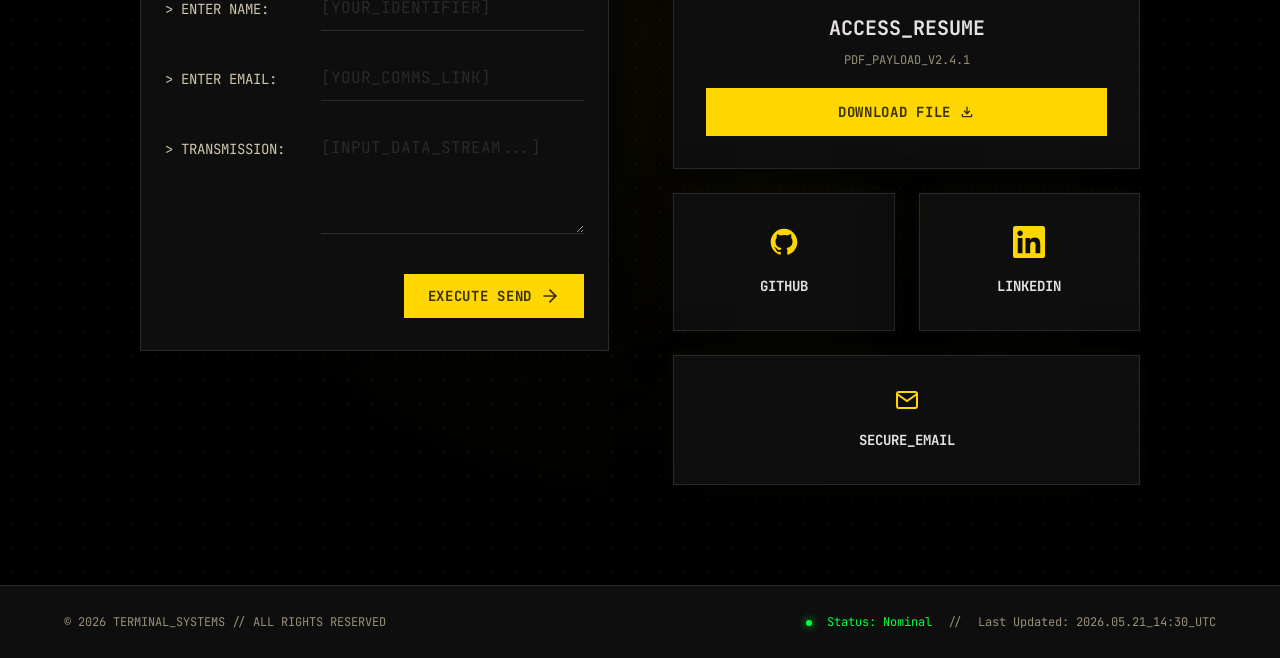
==== commit dddf39ac: "Update certification title and last updated date" ====
--- a/index.html
+++ b/index.html
@@ -84,10 +84,7 @@
                 </div>
             </div>
 
-            <div class="scroll-prompt">
-                <span class="scroll-text">SCROLL TO DECRYPT</span>
-                <svg width="24" height="24" viewBox="0 0 24 24" fill="none" xmlns="http://www.w3.org/2000/svg"><path d="M7.41 8.59L12 13.17L16.59 8.59L18 10L12 16L6 10L7.41 8.59Z" fill="#888"/></svg>
-            </div>
+            
         </section>
 
         <!-- About & Skills Section -->
@@ -425,7 +422,7 @@
         <section id="certifications" class="credentials-section">
             <div class="section-header">
                 <p class="section-subtitle terminal-text" style="border: none; padding-left: 0; margin-bottom: 16px;">// CREDENTIALS_VERIFIED</p>
-                <h2 class="section-title" style="font-family: 'Anton', sans-serif; font-size: 40px; margin-top: 8px;">SECURITY CERTIFICATIONS</h2>
+                <h2 class="section-title" style="font-family: 'Anton', sans-serif; font-size: 40px; margin-top: 8px;">MY CERTIFICATIONS</h2>
                 <p class="hero-description" style="border: none; padding: 0; font-size: 16px; margin-top: 24px; max-width: 650px;">Verified technical competencies in cloud infrastructure, penetration testing, and defensive security protocols. Data synchronized from credential issuing authorities.</p>
             </div>
 
@@ -526,7 +523,7 @@
             <div class="footer-right">
                 <span style="color: var(--secondary);"><span class="status-dot"></span> Status: Nominal</span>
                 <span class="divider">//</span>
-                <span>Last Updated: 2024.05.21_14:30_UTC</span>
+                <span>Last Updated: 2026.05.21_14:30_UTC</span>
             </div>
         </div>
     </footer>
@@ -606,6 +603,7 @@
                     
                     btn.innerHTML = 'EXECUTING...';
                     btn.style.opacity = '0.7';
+                    btn.style.transition = 'all 0.3s';
 
                     const formData = new FormData(terminalForm);
 
@@ -616,17 +614,39 @@
                     .then(response => response.json())
                     .then(data => {
                         if (data.success) {
-                            terminalForm.reset();
+                            btn.innerHTML = 'TRANSMISSION COMPLETE';
+                            btn.style.backgroundColor = 'var(--secondary)';
+                            btn.style.color = 'var(--on-secondary)';
+                            btn.style.opacity = '1';
                         } else {
                             throw new Error(data.message || 'API Error');
                         }
                     })
                     .catch(error => {
                         console.error("Transmission Error Details:", error);
+                        btn.innerHTML = 'TRANSMISSION FAILED';
+                        btn.style.backgroundColor = 'var(--tertiary)';
+                        btn.style.color = 'var(--on-tertiary)';
+                        btn.style.opacity = '1';
+                        
+                        // Shake animation for error
+                        btn.animate([
+                            { transform: 'translateX(0)' },
+                            { transform: 'translateX(-10px)' },
+                            { transform: 'translateX(10px)' },
+                            { transform: 'translateX(-10px)' },
+                            { transform: 'translateX(10px)' },
+                            { transform: 'translateX(0)' }
+                        ], { duration: 400, easing: 'ease-in-out' });
                     })
                     .finally(() => {
-                        btn.innerHTML = originalText;
-                        btn.style.opacity = '1';
+                        setTimeout(() => {
+                            btn.innerHTML = originalText;
+                            btn.style = '';
+                            if (btn.innerHTML === 'TRANSMISSION COMPLETE') {
+                                terminalForm.reset();
+                            }
+                        }, 3000);
                     });
                 });
             }
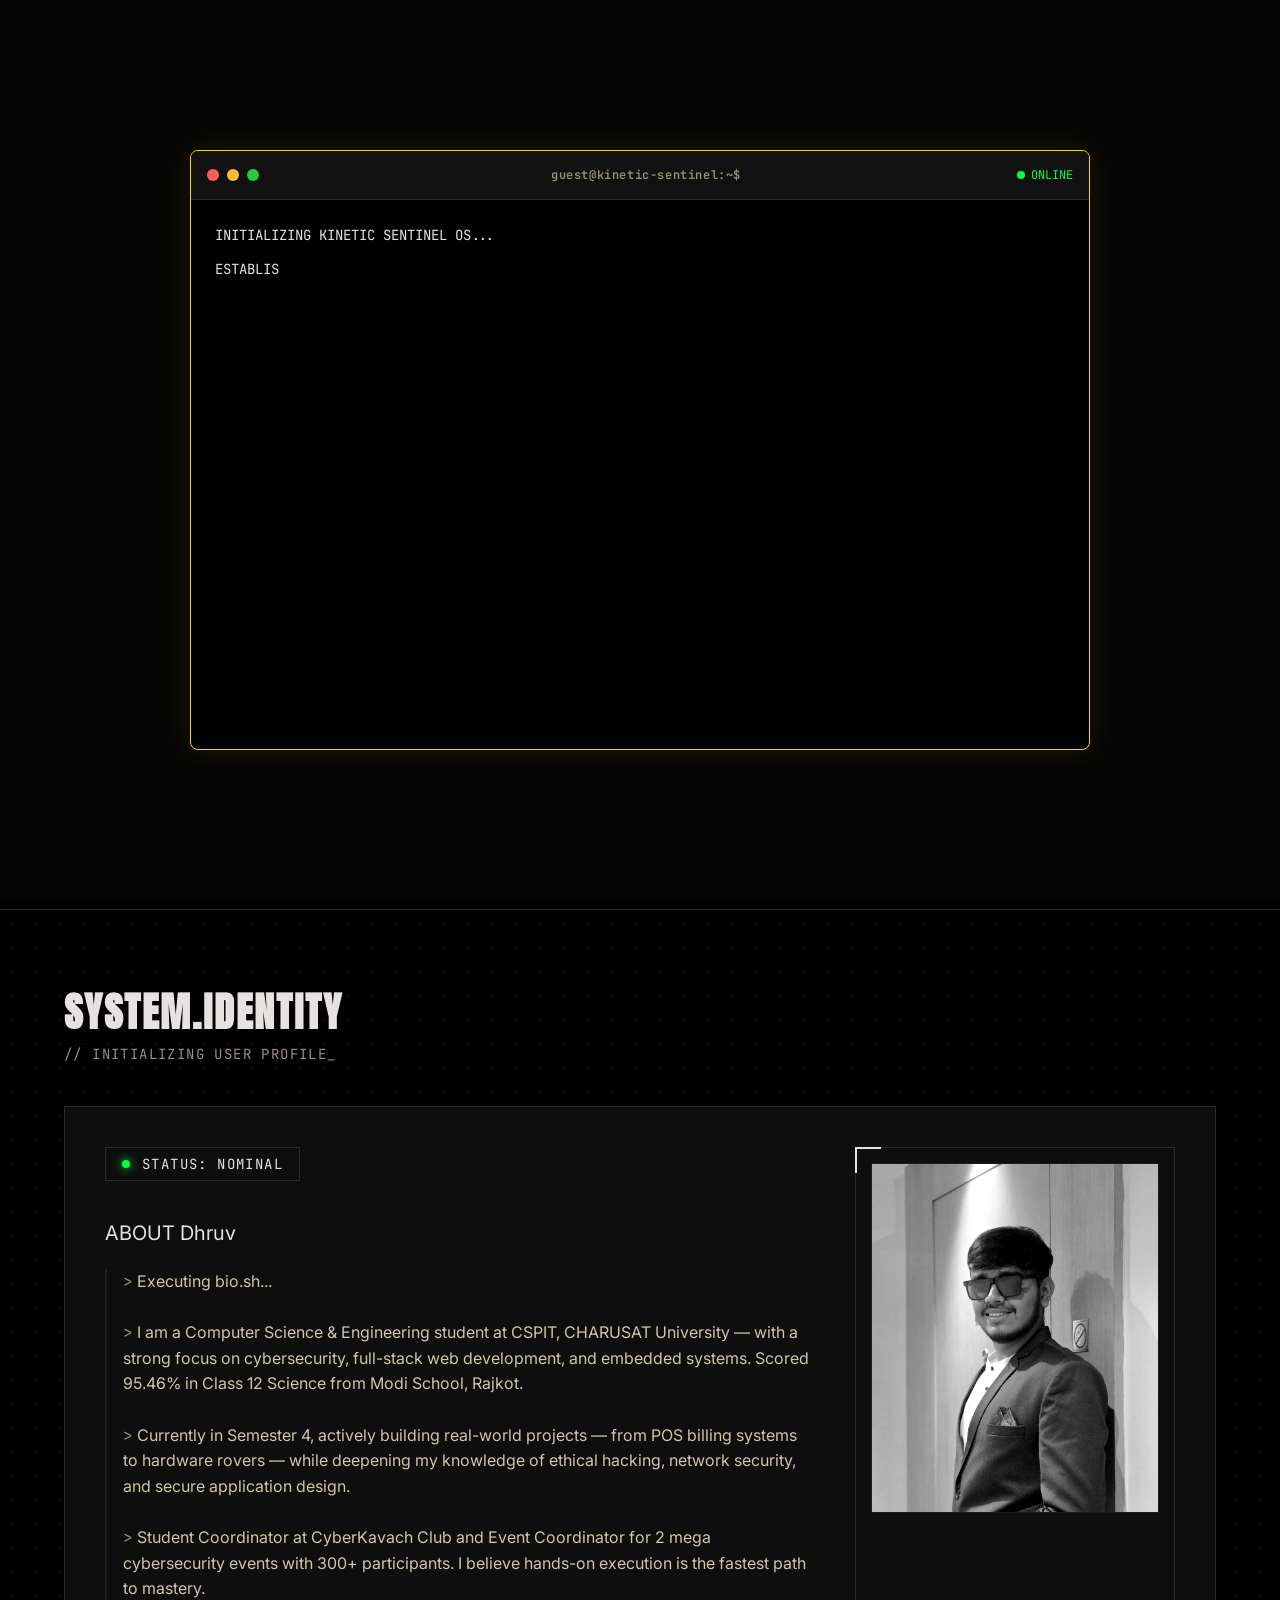
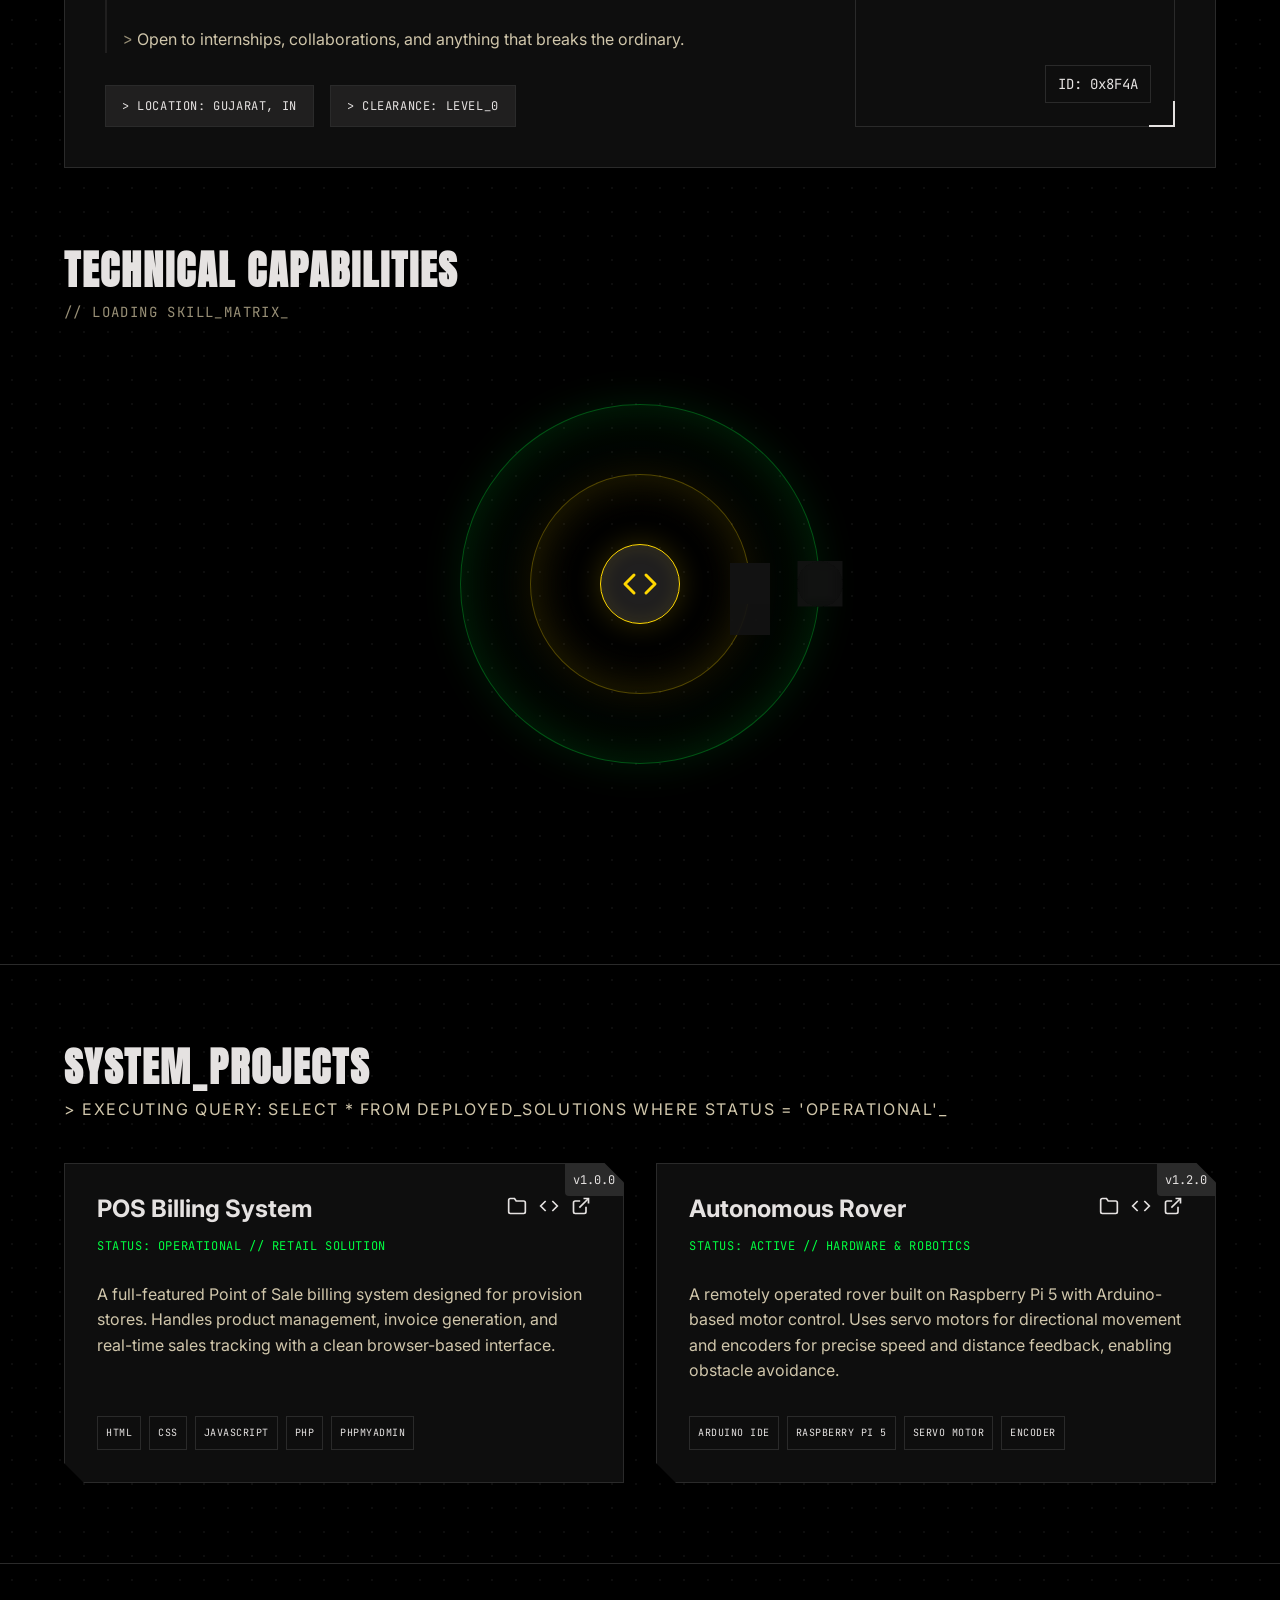
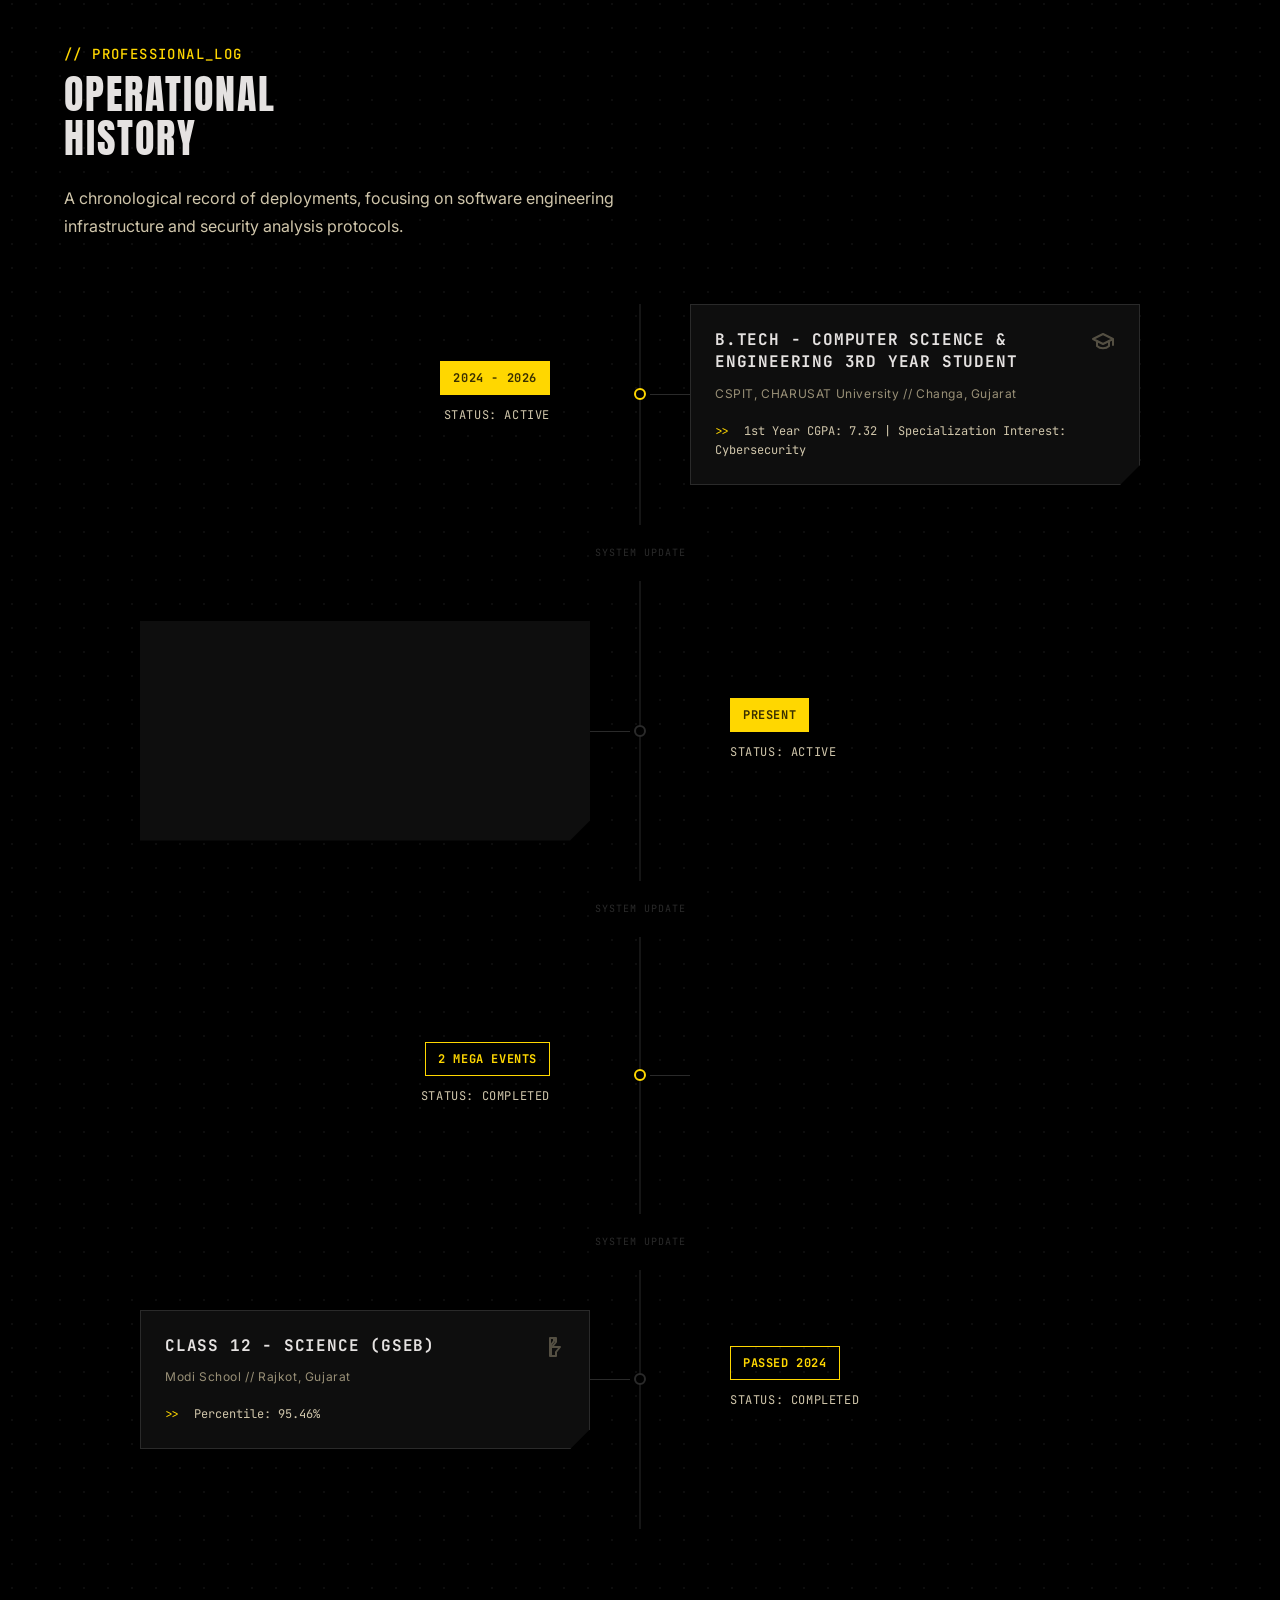
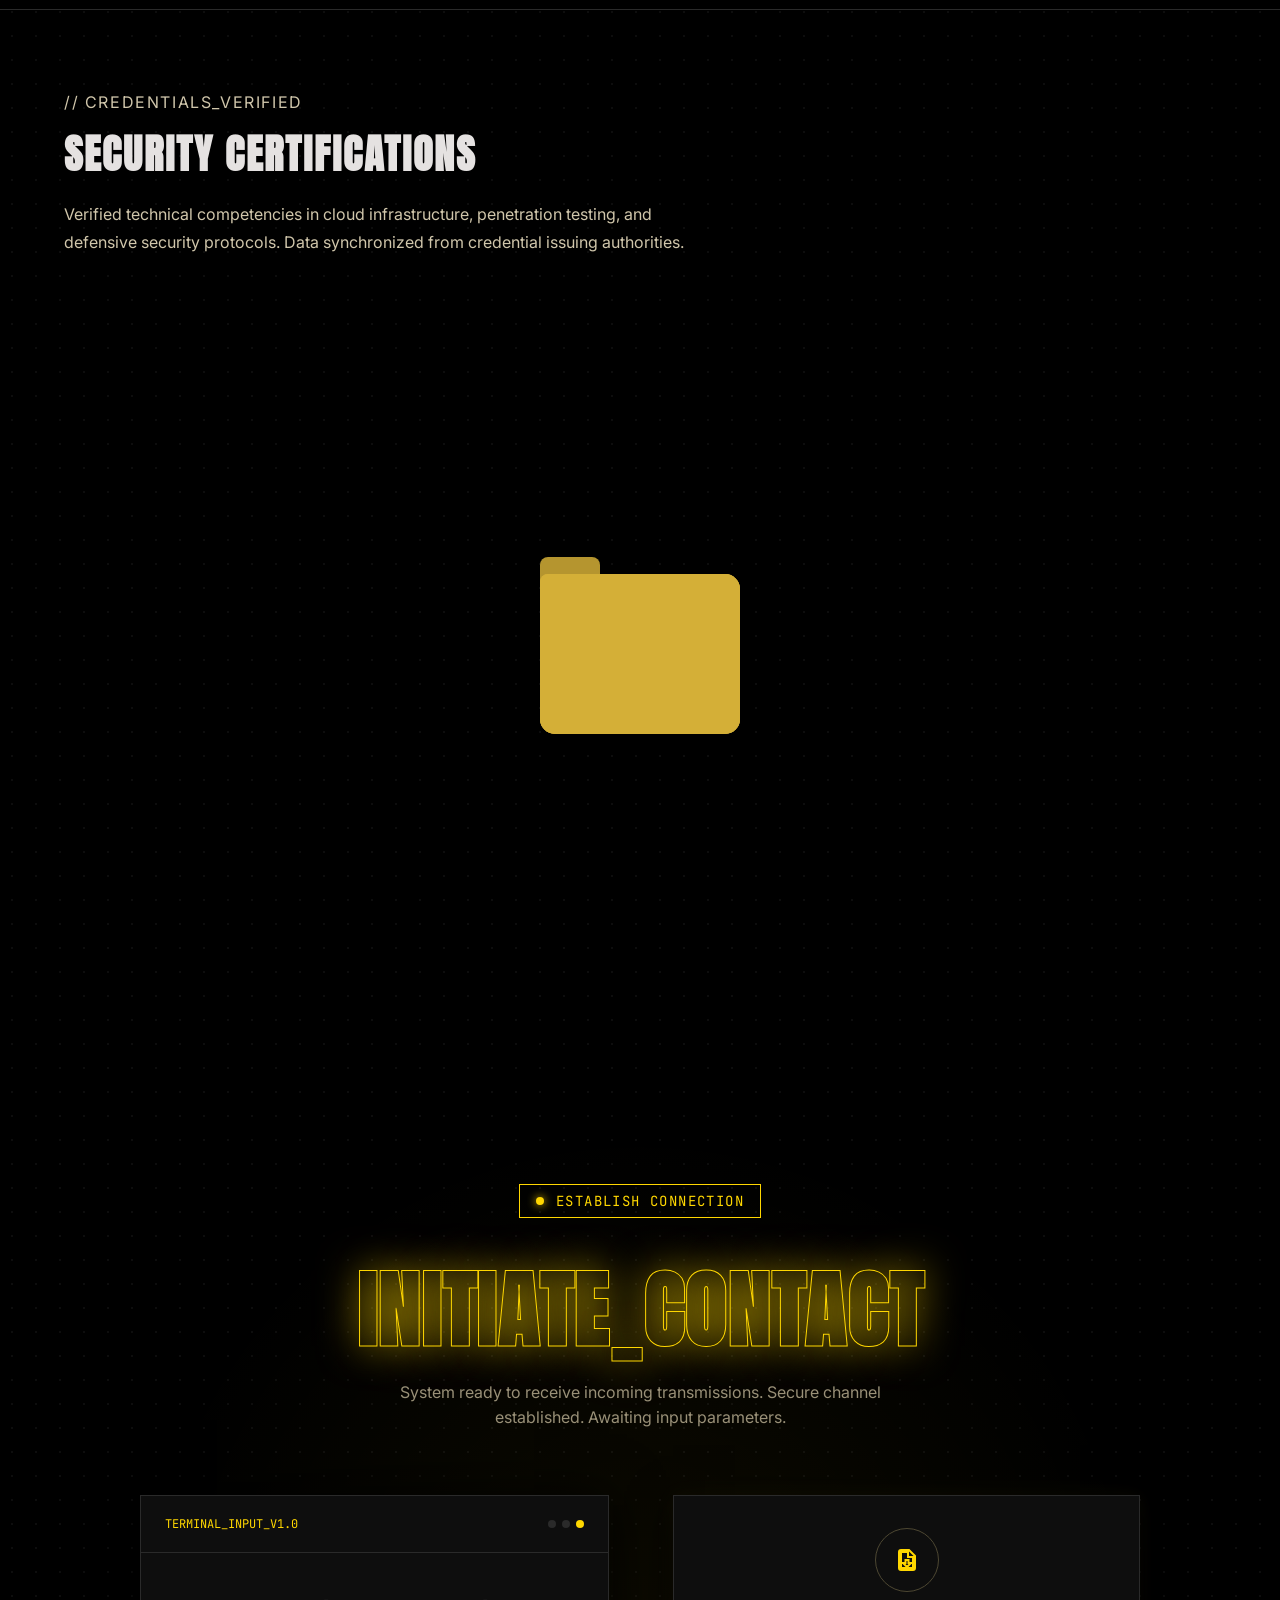
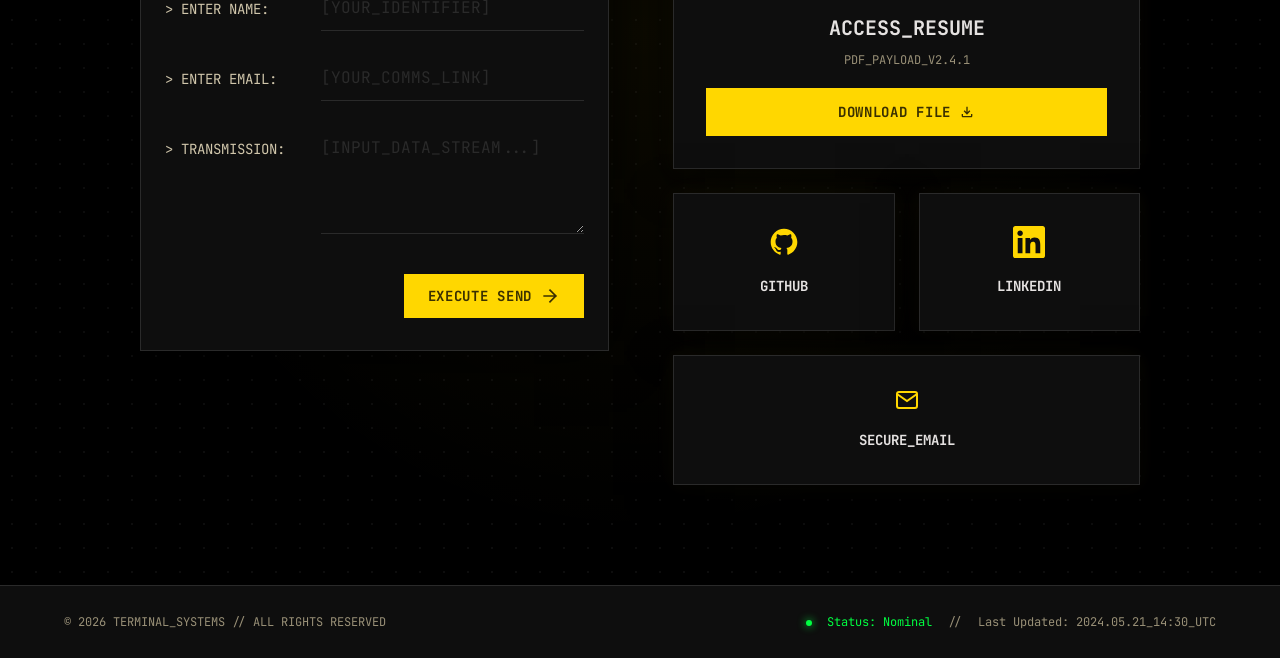
==== commit 330d6ec9: "fix: bump script version and make tag splitting safe against null/undefined" ====
--- a/index.html
+++ b/index.html
@@ -12,7 +12,7 @@
     <link rel="stylesheet" href="folder.css?v=7">
     <script src="https://cdnjs.cloudflare.com/ajax/libs/three.js/r128/three.min.js"></script>
     <script src="certificates-data.js?v=2"></script>
-    <script src="script.js?v=6"></script>
+    <script src="script.js?v=7"></script>
 </head>
 <body>
     <!-- Terminal Intro Overlay -->
@@ -84,7 +84,10 @@
                 </div>
             </div>
 
-            
+            <div class="scroll-prompt">
+                <span class="scroll-text">SCROLL TO DECRYPT</span>
+                <svg width="24" height="24" viewBox="0 0 24 24" fill="none" xmlns="http://www.w3.org/2000/svg"><path d="M7.41 8.59L12 13.17L16.59 8.59L18 10L12 16L6 10L7.41 8.59Z" fill="#888"/></svg>
+            </div>
         </section>
 
         <!-- About & Skills Section -->
@@ -422,7 +425,7 @@
         <section id="certifications" class="credentials-section">
             <div class="section-header">
                 <p class="section-subtitle terminal-text" style="border: none; padding-left: 0; margin-bottom: 16px;">// CREDENTIALS_VERIFIED</p>
-                <h2 class="section-title" style="font-family: 'Anton', sans-serif; font-size: 40px; margin-top: 8px;">MY CERTIFICATIONS</h2>
+                <h2 class="section-title" style="font-family: 'Anton', sans-serif; font-size: 40px; margin-top: 8px;">SECURITY CERTIFICATIONS</h2>
                 <p class="hero-description" style="border: none; padding: 0; font-size: 16px; margin-top: 24px; max-width: 650px;">Verified technical competencies in cloud infrastructure, penetration testing, and defensive security protocols. Data synchronized from credential issuing authorities.</p>
             </div>
 
@@ -523,7 +526,7 @@
             <div class="footer-right">
                 <span style="color: var(--secondary);"><span class="status-dot"></span> Status: Nominal</span>
                 <span class="divider">//</span>
-                <span>Last Updated: 2026.05.21_14:30_UTC</span>
+                <span>Last Updated: 2024.05.21_14:30_UTC</span>
             </div>
         </div>
     </footer>
@@ -603,7 +606,6 @@
                     
                     btn.innerHTML = 'EXECUTING...';
                     btn.style.opacity = '0.7';
-                    btn.style.transition = 'all 0.3s';
 
                     const formData = new FormData(terminalForm);
 
@@ -614,39 +616,17 @@
                     .then(response => response.json())
                     .then(data => {
                         if (data.success) {
-                            btn.innerHTML = 'TRANSMISSION COMPLETE';
-                            btn.style.backgroundColor = 'var(--secondary)';
-                            btn.style.color = 'var(--on-secondary)';
-                            btn.style.opacity = '1';
+                            terminalForm.reset();
                         } else {
                             throw new Error(data.message || 'API Error');
                         }
                     })
                     .catch(error => {
                         console.error("Transmission Error Details:", error);
-                        btn.innerHTML = 'TRANSMISSION FAILED';
-                        btn.style.backgroundColor = 'var(--tertiary)';
-                        btn.style.color = 'var(--on-tertiary)';
-                        btn.style.opacity = '1';
-                        
-                        // Shake animation for error
-                        btn.animate([
-                            { transform: 'translateX(0)' },
-                            { transform: 'translateX(-10px)' },
-                            { transform: 'translateX(10px)' },
-                            { transform: 'translateX(-10px)' },
-                            { transform: 'translateX(10px)' },
-                            { transform: 'translateX(0)' }
-                        ], { duration: 400, easing: 'ease-in-out' });
                     })
                     .finally(() => {
-                        setTimeout(() => {
-                            btn.innerHTML = originalText;
-                            btn.style = '';
-                            if (btn.innerHTML === 'TRANSMISSION COMPLETE') {
-                                terminalForm.reset();
-                            }
-                        }, 3000);
+                        btn.innerHTML = originalText;
+                        btn.style.opacity = '1';
                     });
                 });
             }
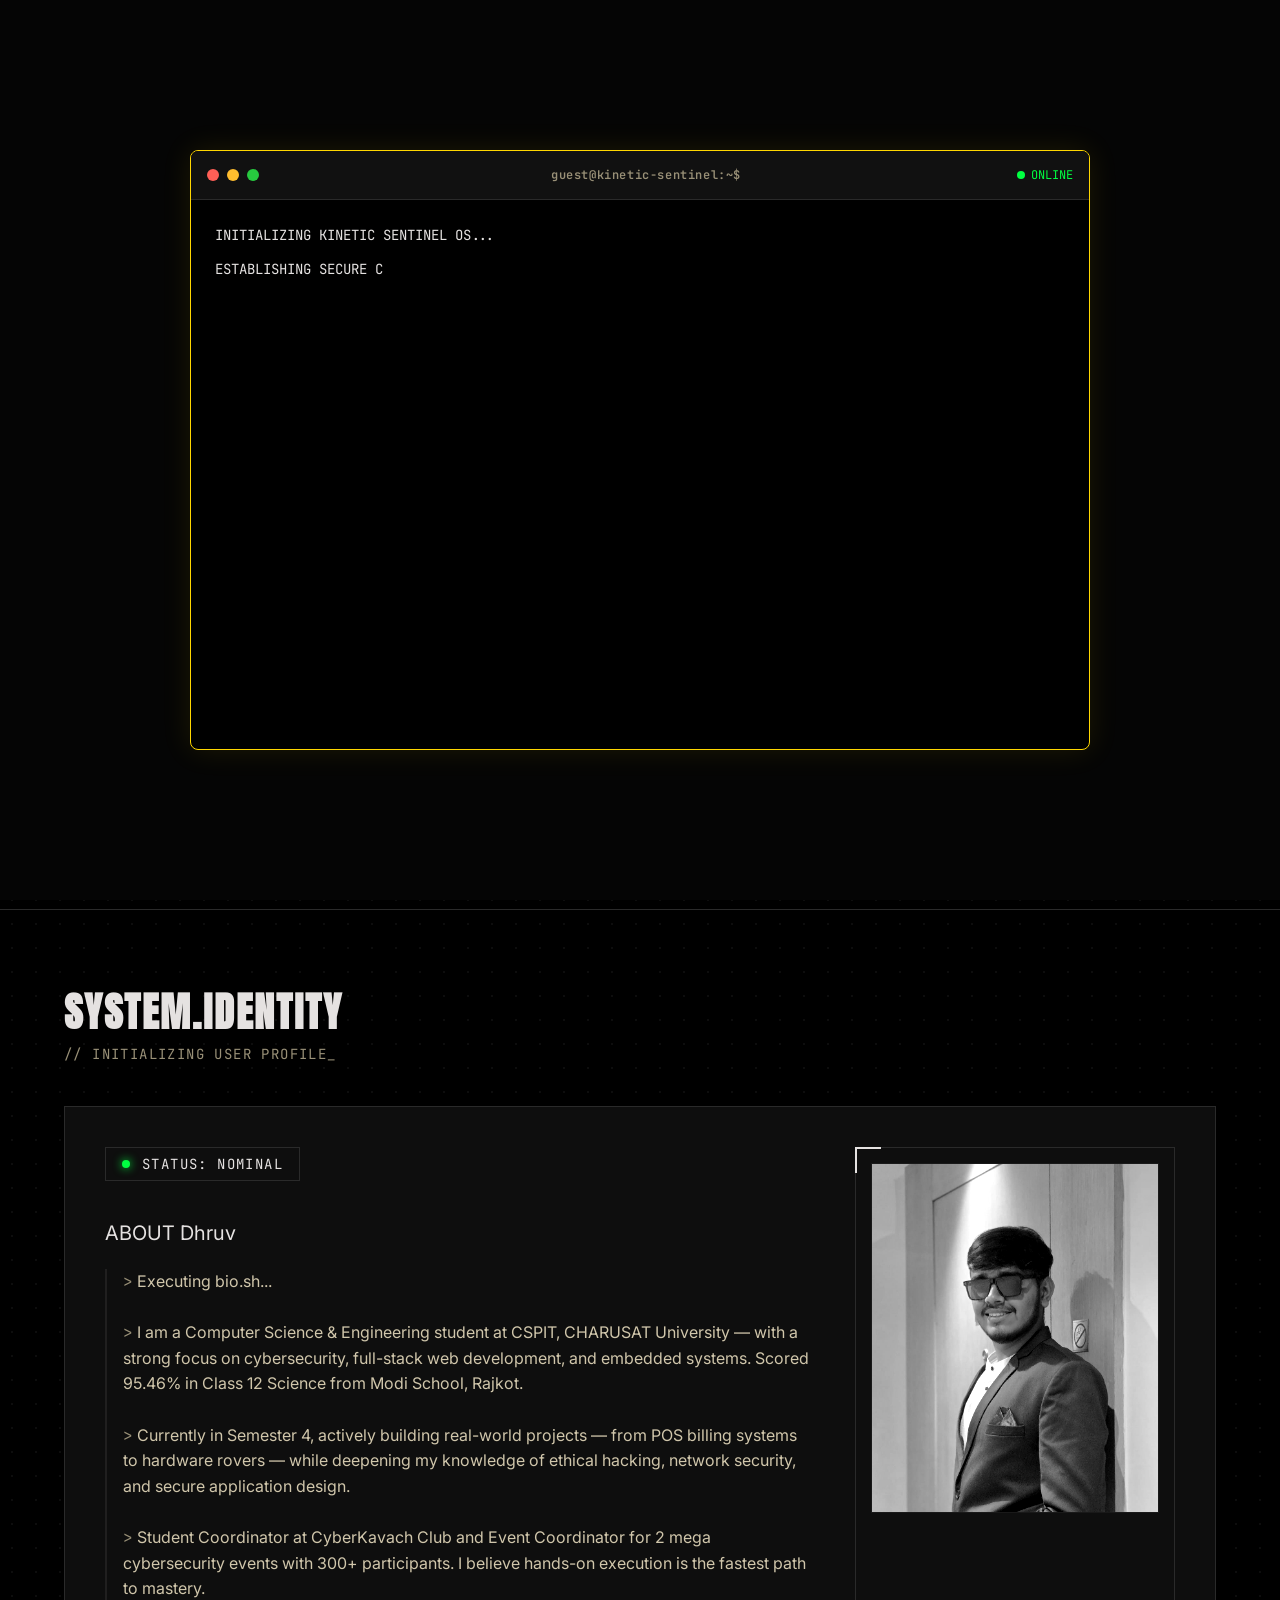
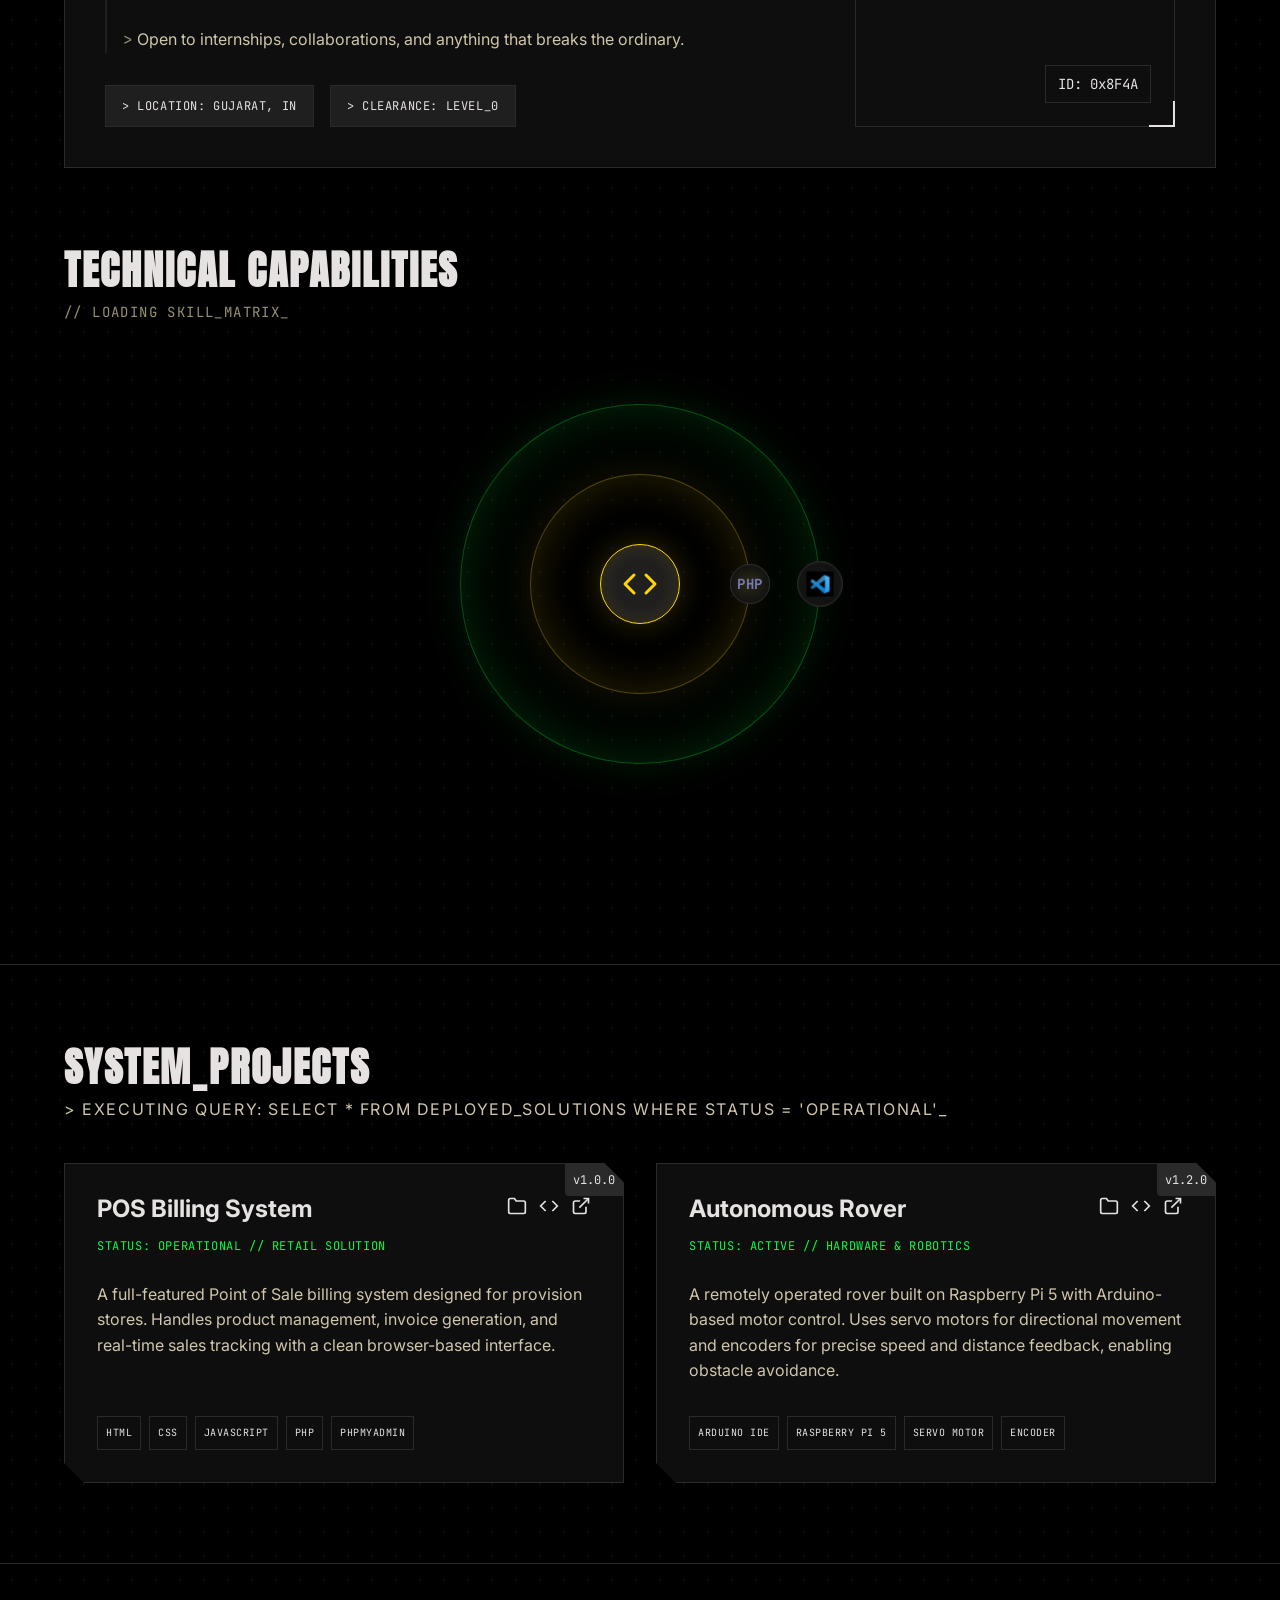
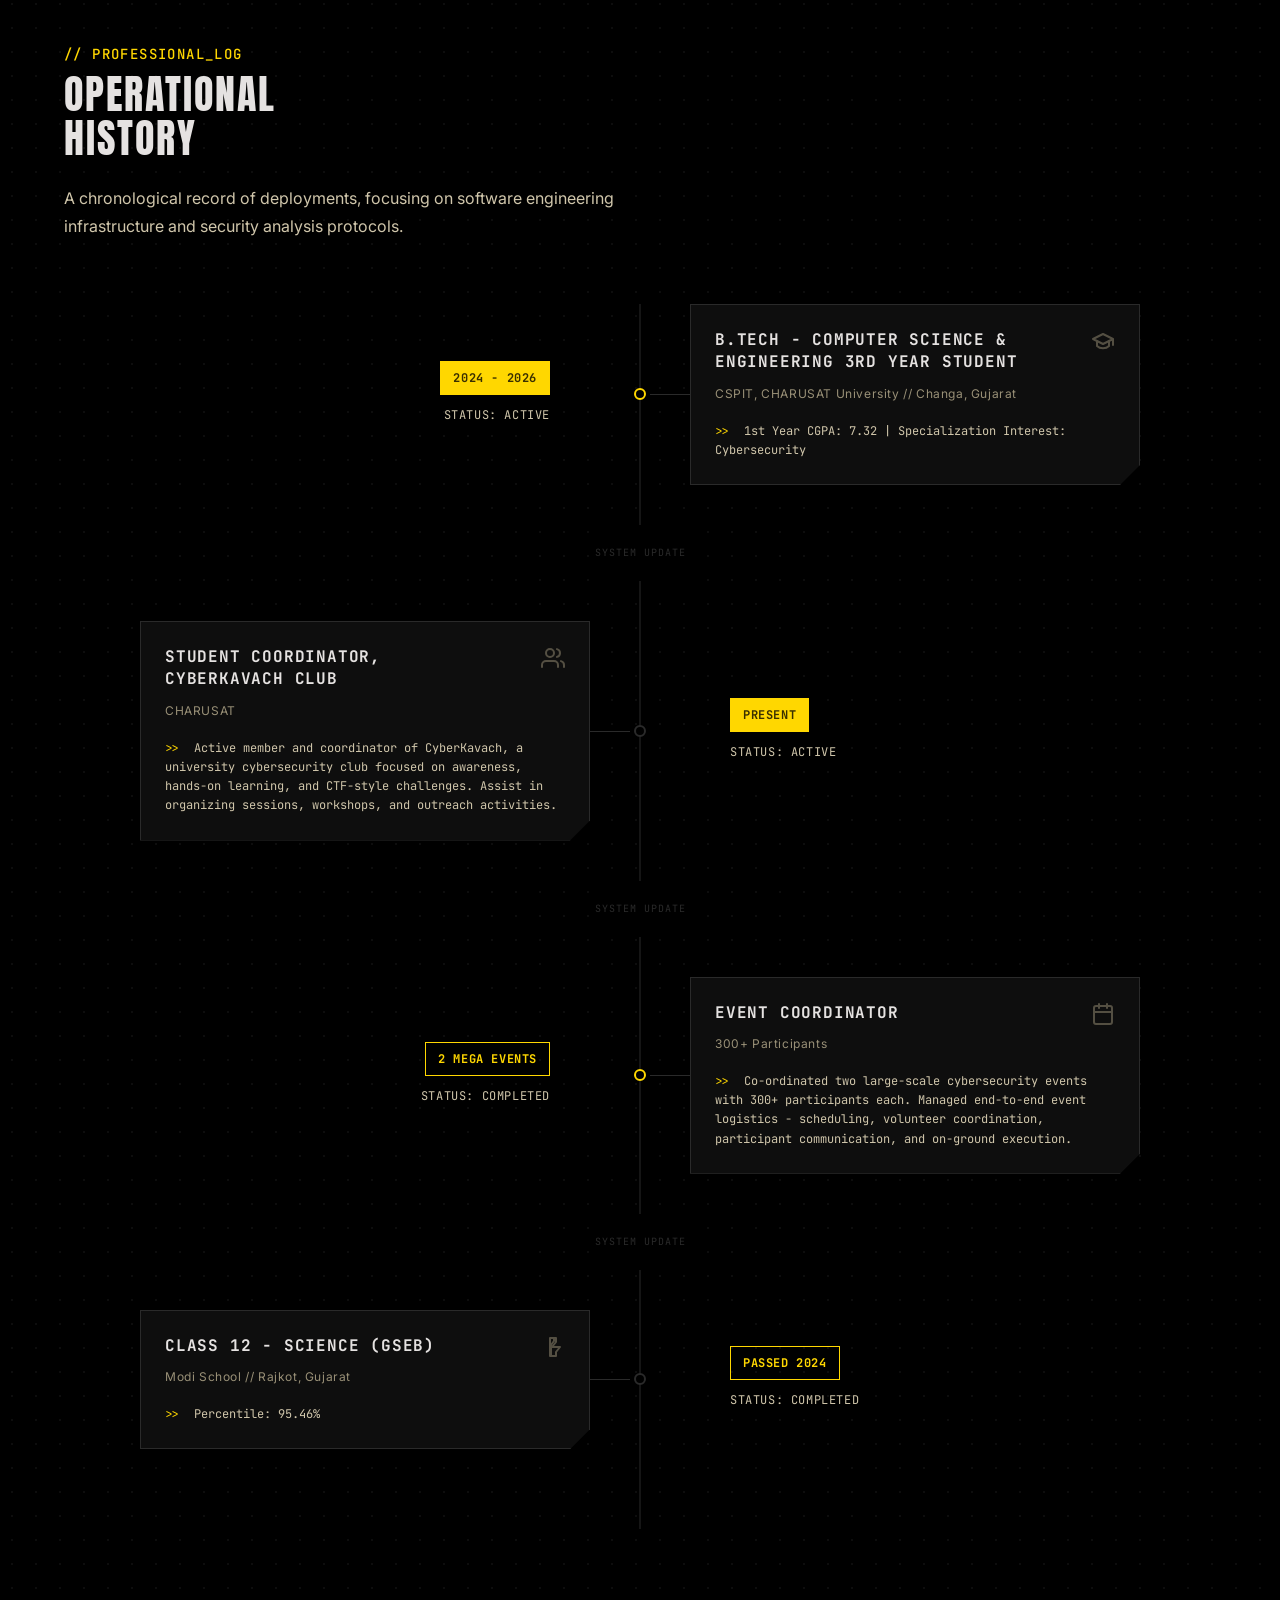
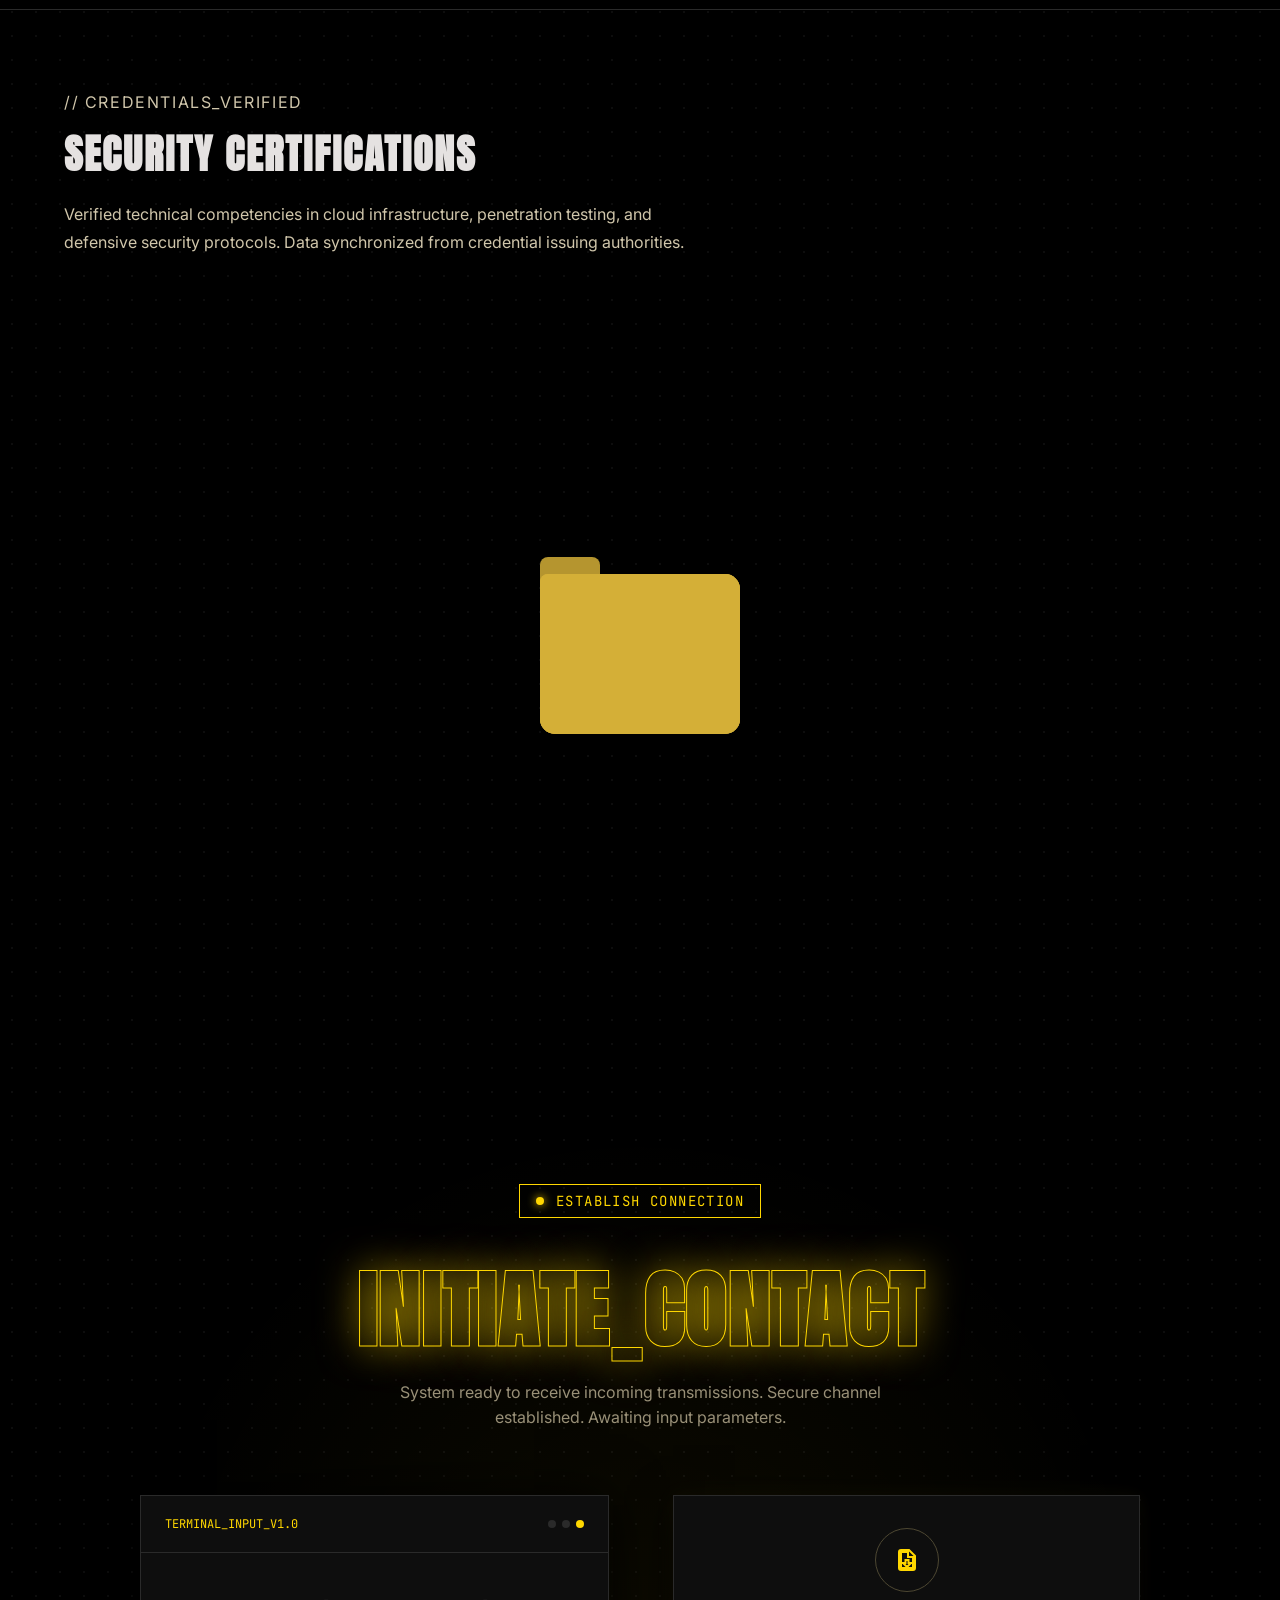
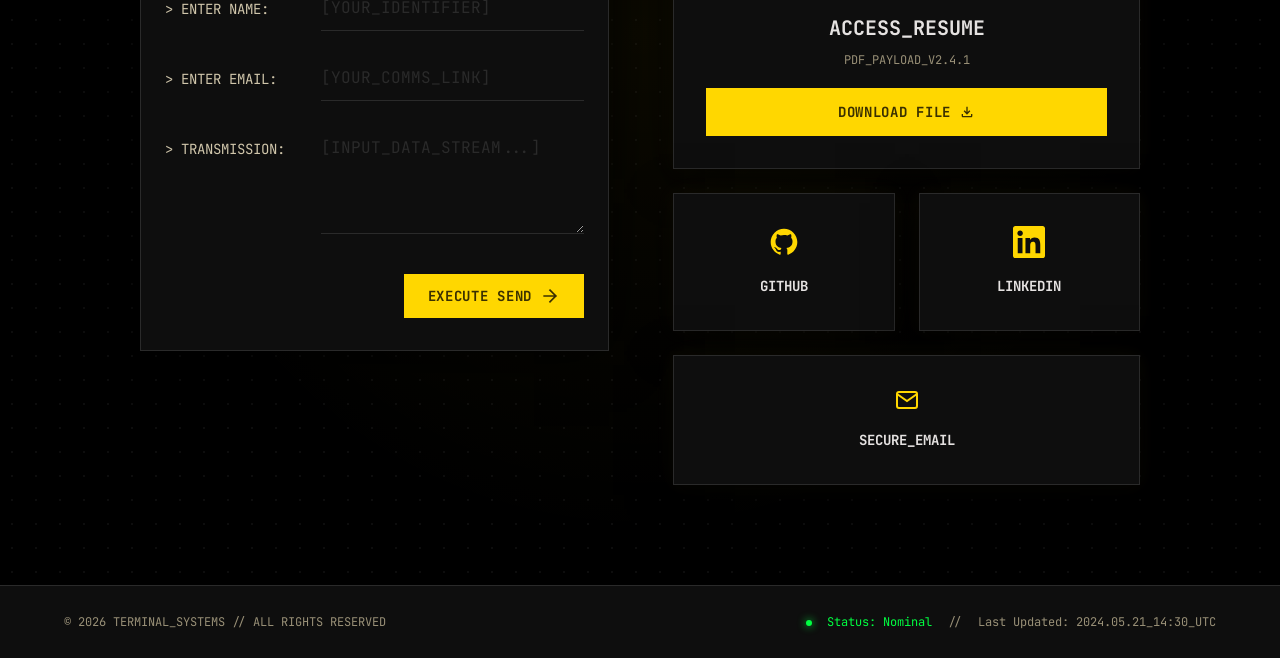
==== commit 37e35847: "Fix: unbalanced HTML tags, certificates loading logic, and unified modal system" ====
--- a/index.html
+++ b/index.html
@@ -443,8 +443,9 @@
                         <button id="next-cert-btn" class="btn-ghost" style="padding: 8px 16px;">
                             NEXT <svg width="20" height="20" viewBox="0 0 24 24" fill="none" style="vertical-align: middle; margin-left: 8px;" xmlns="http://www.w3.org/2000/svg"><path d="M9 5L16 12L9 19" stroke="currentColor" stroke-width="2" stroke-linecap="round" stroke-linejoin="round"/></svg>
                         </button>
-                    </div>
-                </div>
+                </div>
+            </div>
+        </div>
         </section>
 
         <!-- Contact Section -->
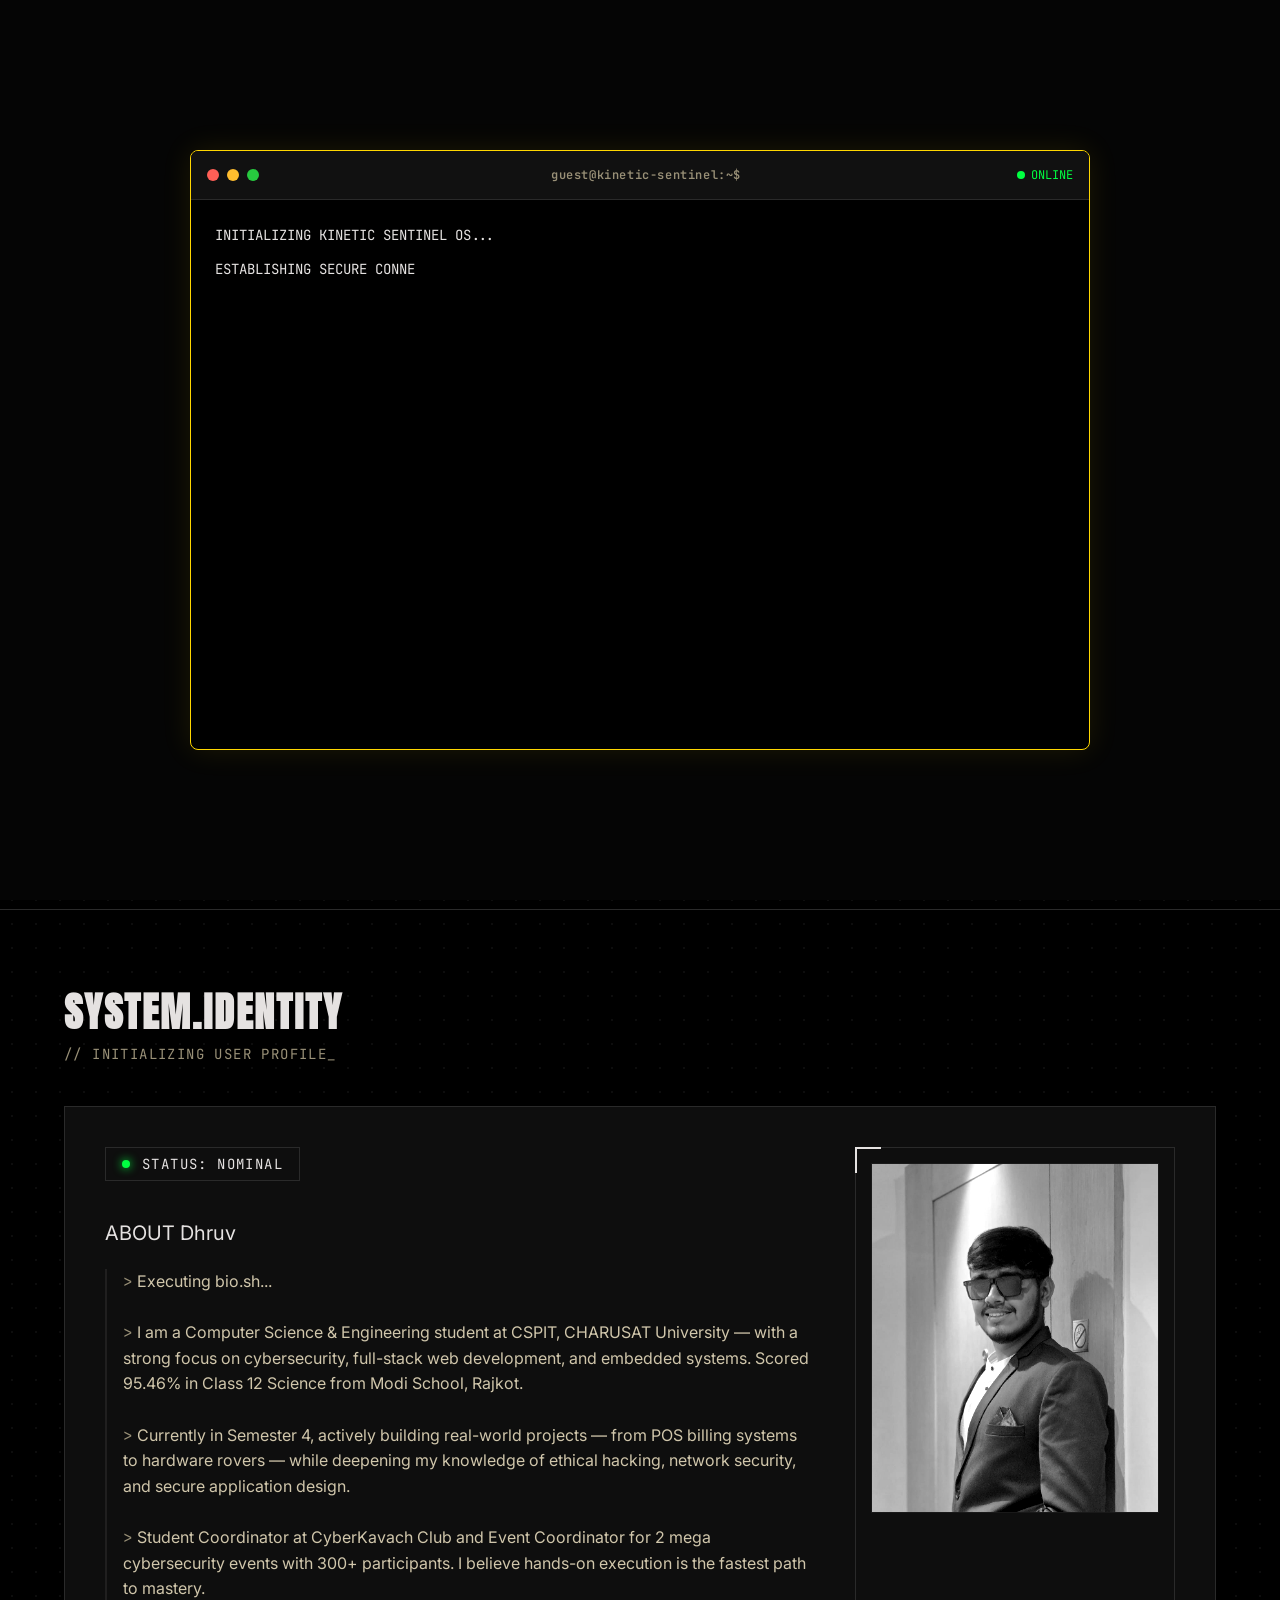
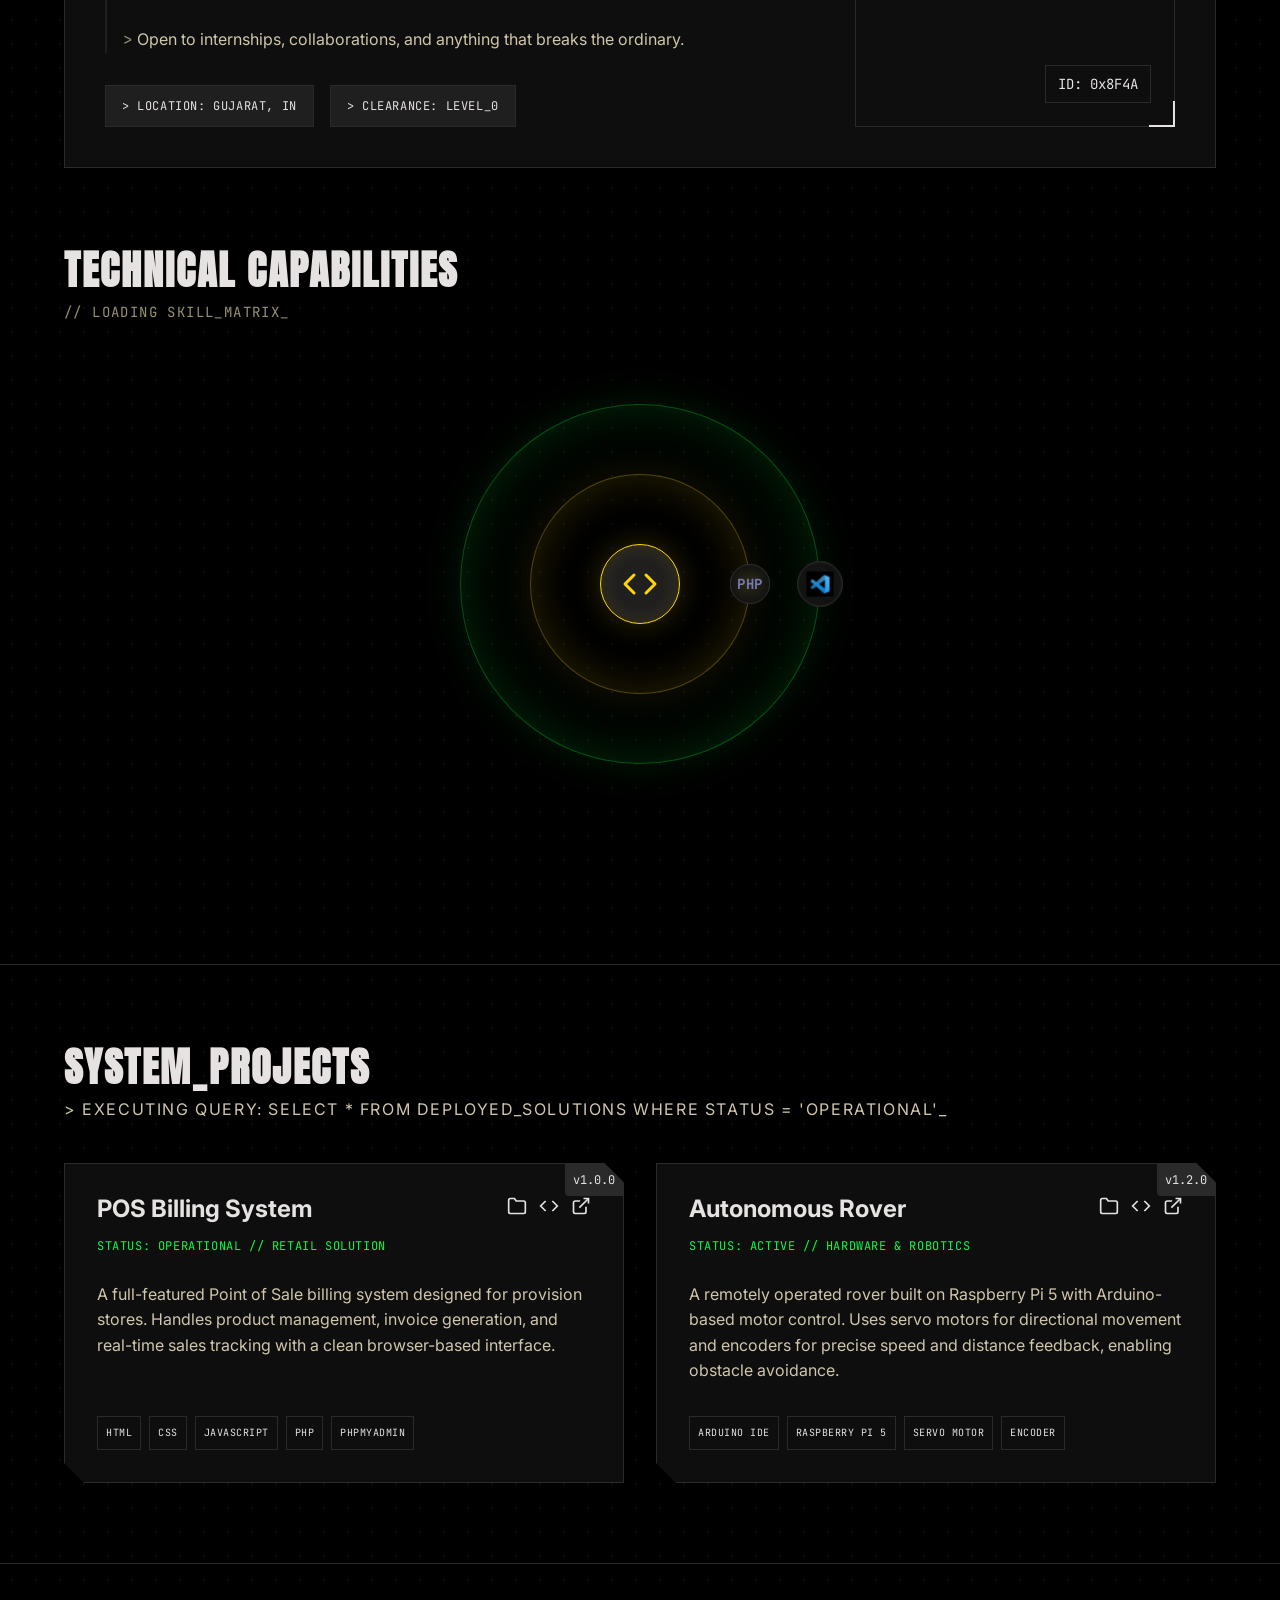
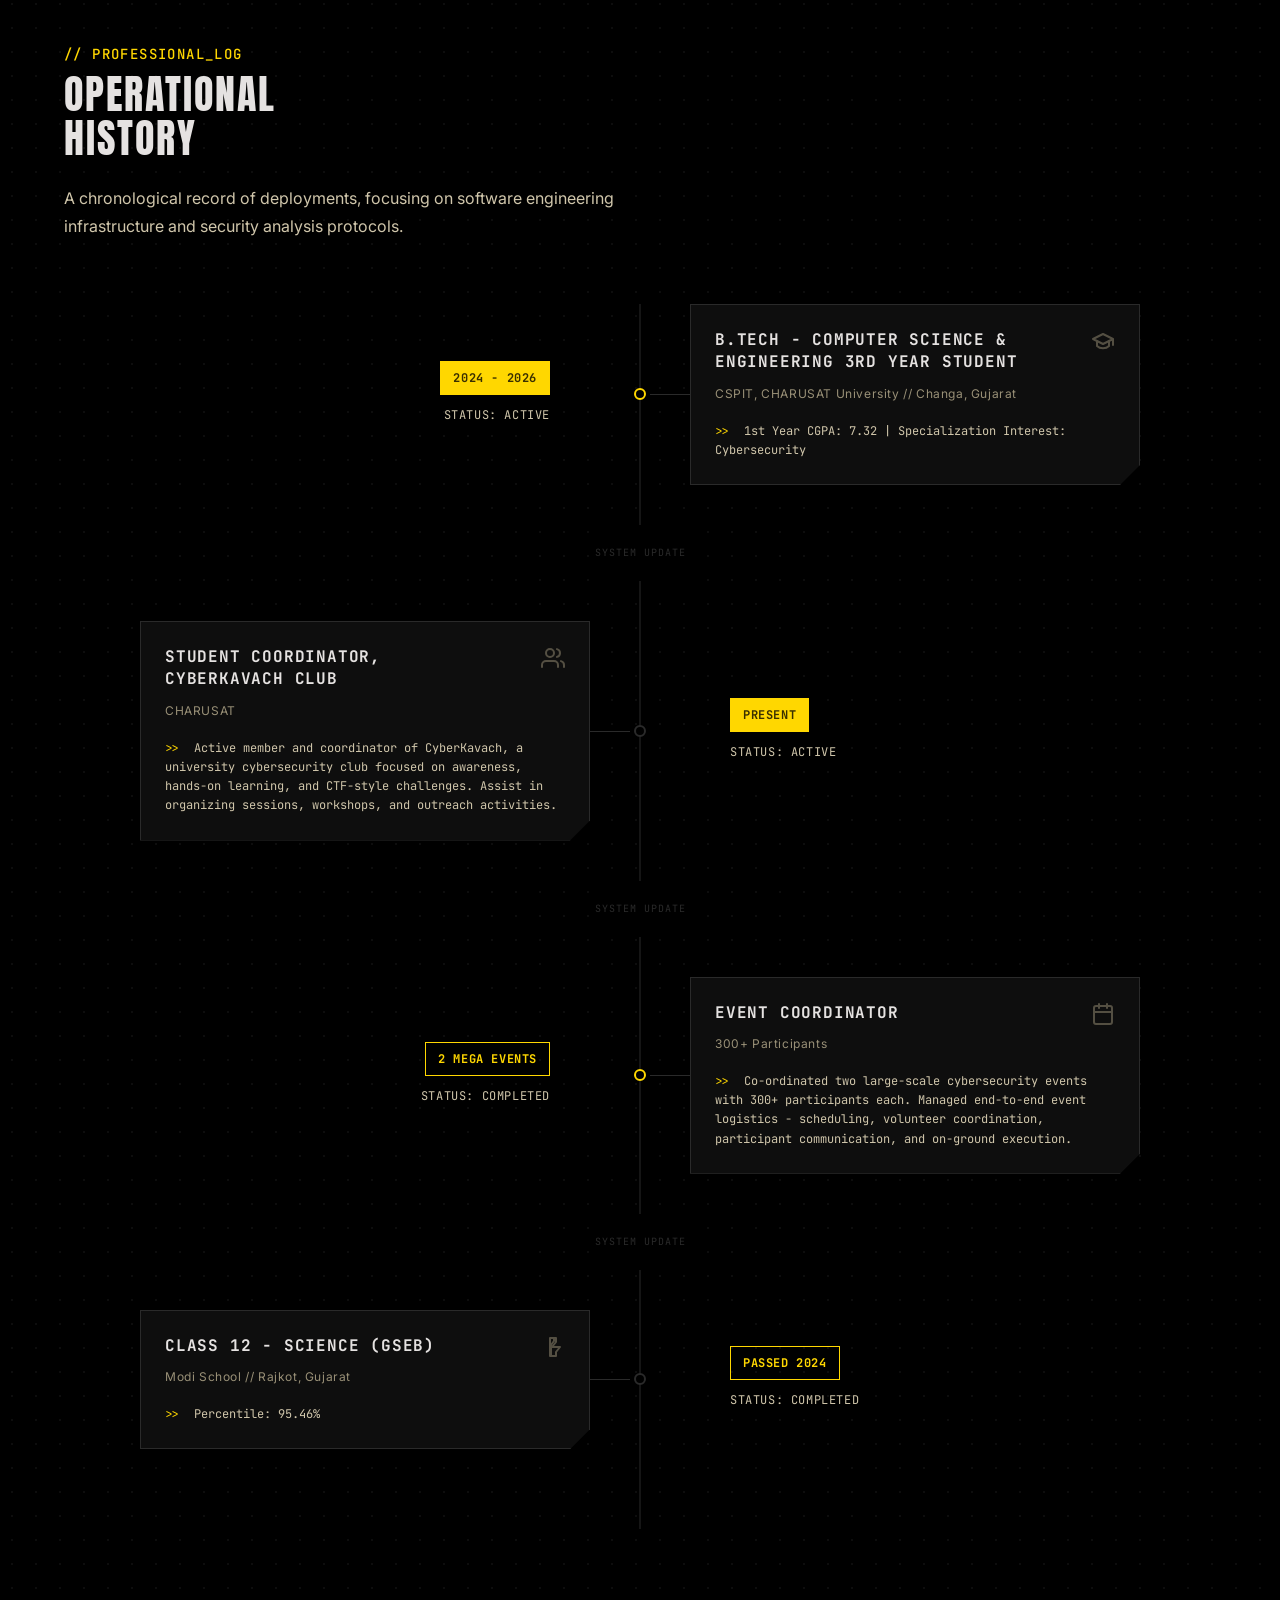
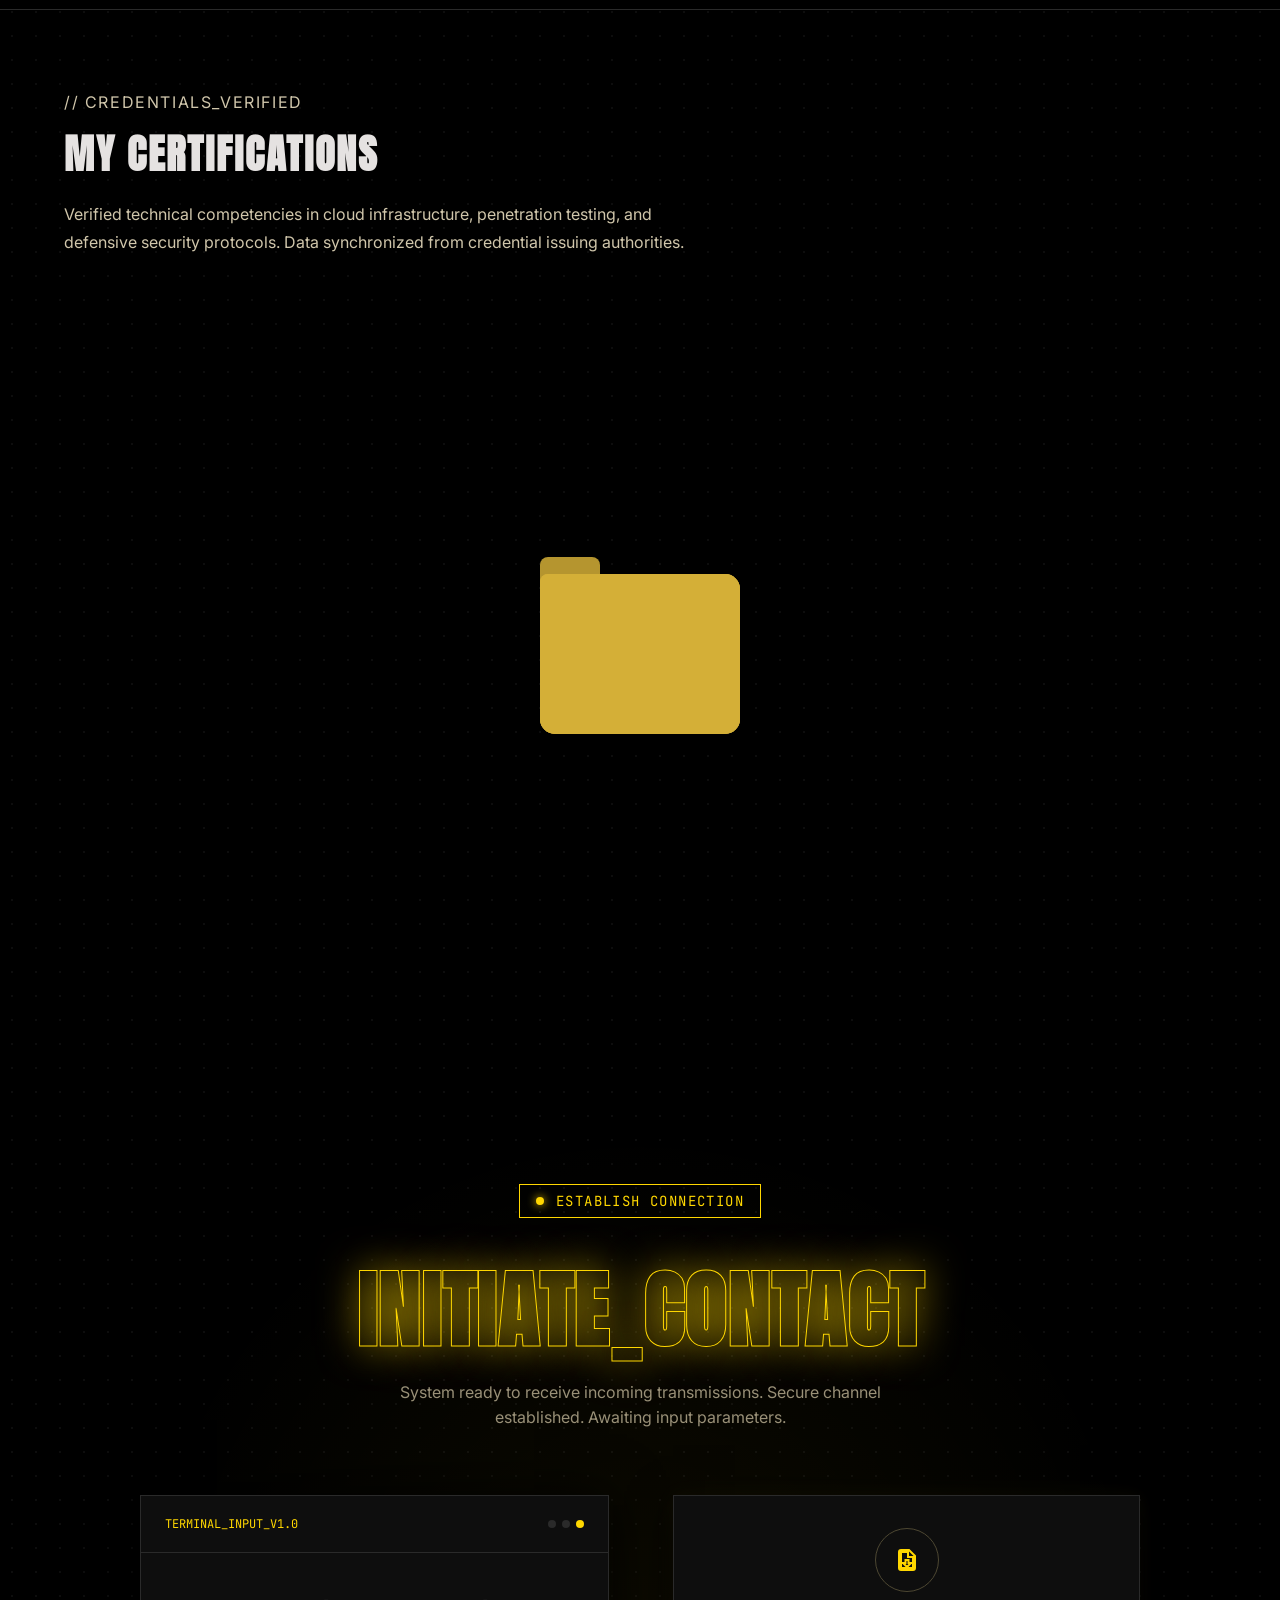
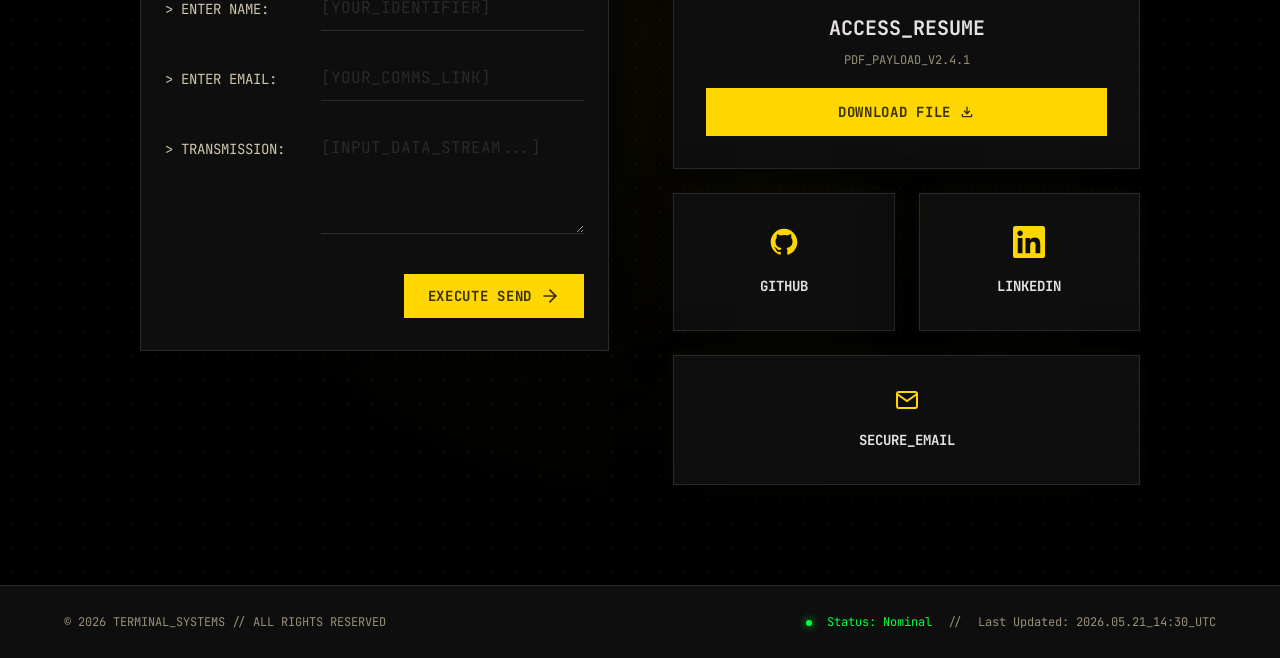
==== commit dc310ad5: "Merge 6189d8ba2423f5e988060f31e95e8658b06a6581 into 5c665b35e3f2f9d4fca53a24e474e28fcabc6726" ====
--- a/index.html
+++ b/index.html
@@ -84,10 +84,7 @@
                 </div>
             </div>
 
-            <div class="scroll-prompt">
-                <span class="scroll-text">SCROLL TO DECRYPT</span>
-                <svg width="24" height="24" viewBox="0 0 24 24" fill="none" xmlns="http://www.w3.org/2000/svg"><path d="M7.41 8.59L12 13.17L16.59 8.59L18 10L12 16L6 10L7.41 8.59Z" fill="#888"/></svg>
-            </div>
+            
         </section>
 
         <!-- About & Skills Section -->
@@ -425,7 +422,7 @@
         <section id="certifications" class="credentials-section">
             <div class="section-header">
                 <p class="section-subtitle terminal-text" style="border: none; padding-left: 0; margin-bottom: 16px;">// CREDENTIALS_VERIFIED</p>
-                <h2 class="section-title" style="font-family: 'Anton', sans-serif; font-size: 40px; margin-top: 8px;">SECURITY CERTIFICATIONS</h2>
+                <h2 class="section-title" style="font-family: 'Anton', sans-serif; font-size: 40px; margin-top: 8px;">MY CERTIFICATIONS</h2>
                 <p class="hero-description" style="border: none; padding: 0; font-size: 16px; margin-top: 24px; max-width: 650px;">Verified technical competencies in cloud infrastructure, penetration testing, and defensive security protocols. Data synchronized from credential issuing authorities.</p>
             </div>
 
@@ -527,7 +524,7 @@
             <div class="footer-right">
                 <span style="color: var(--secondary);"><span class="status-dot"></span> Status: Nominal</span>
                 <span class="divider">//</span>
-                <span>Last Updated: 2024.05.21_14:30_UTC</span>
+                <span>Last Updated: 2026.05.21_14:30_UTC</span>
             </div>
         </div>
     </footer>
